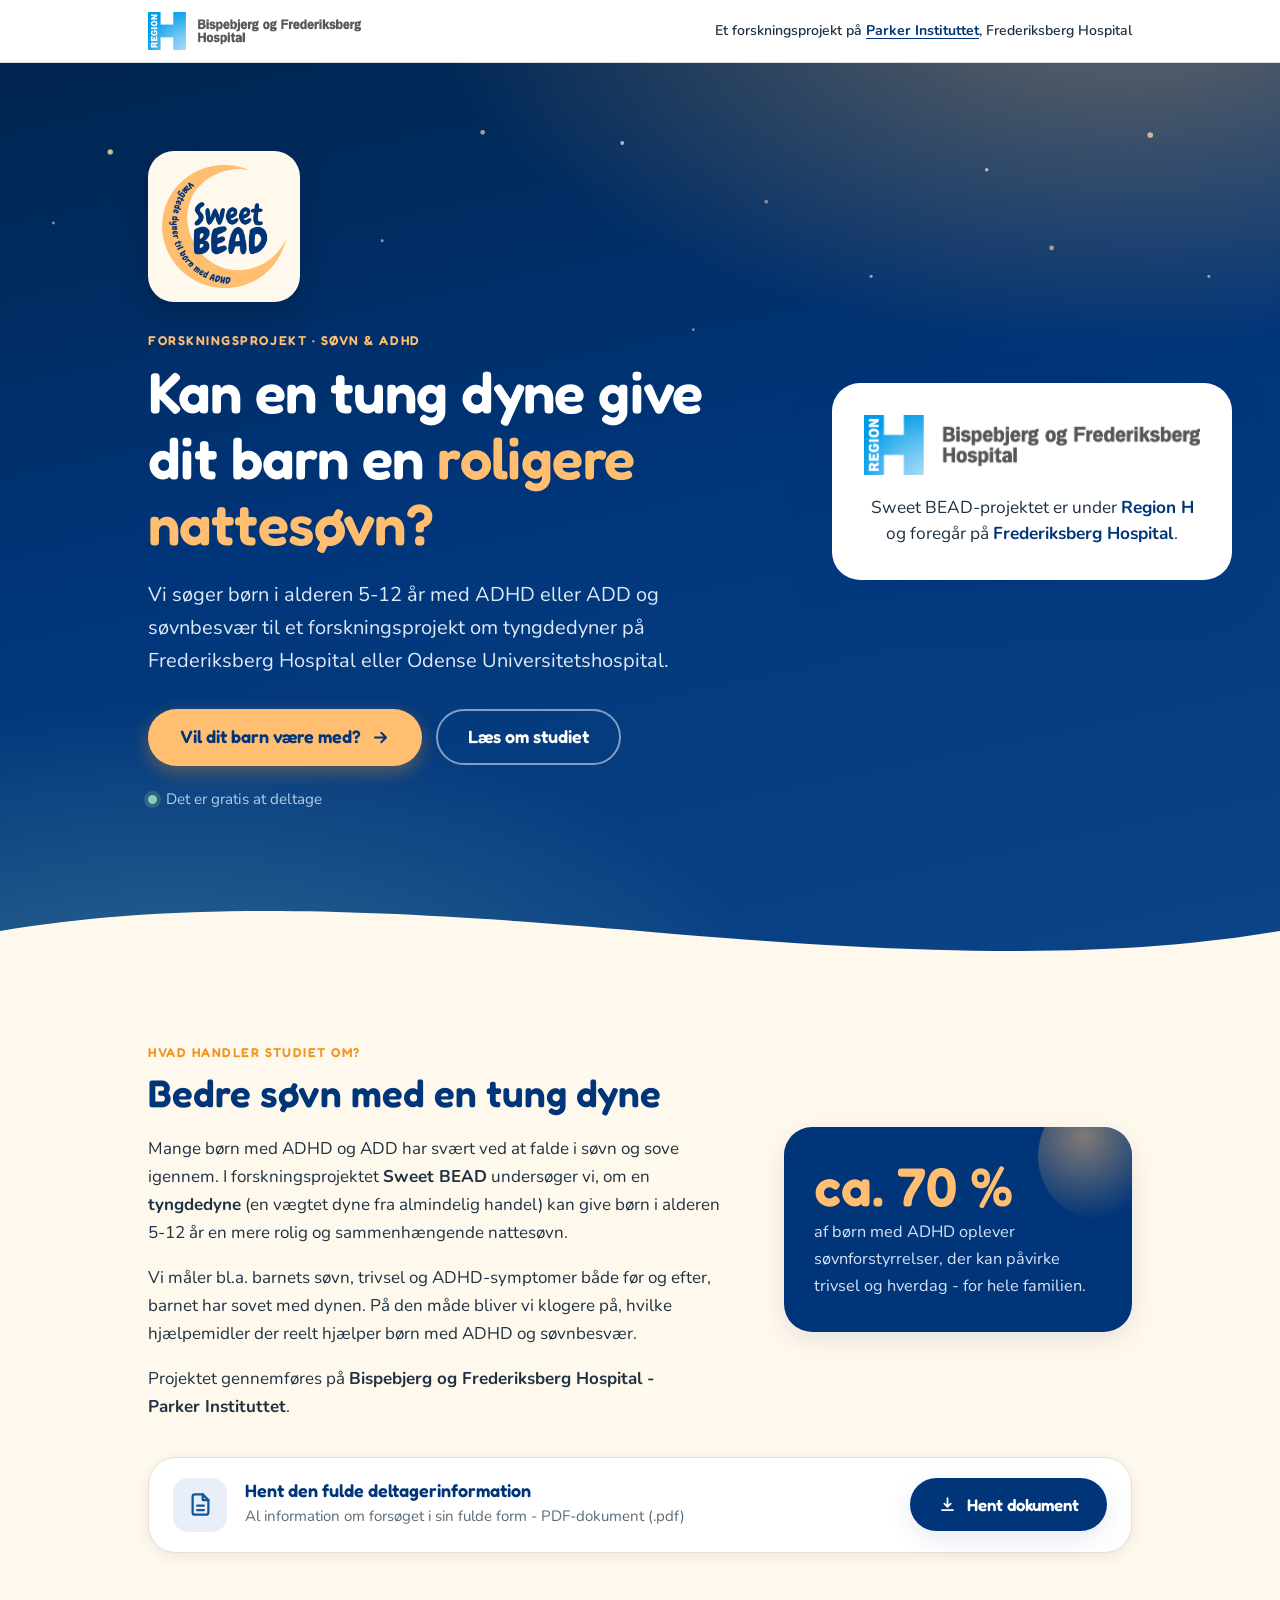
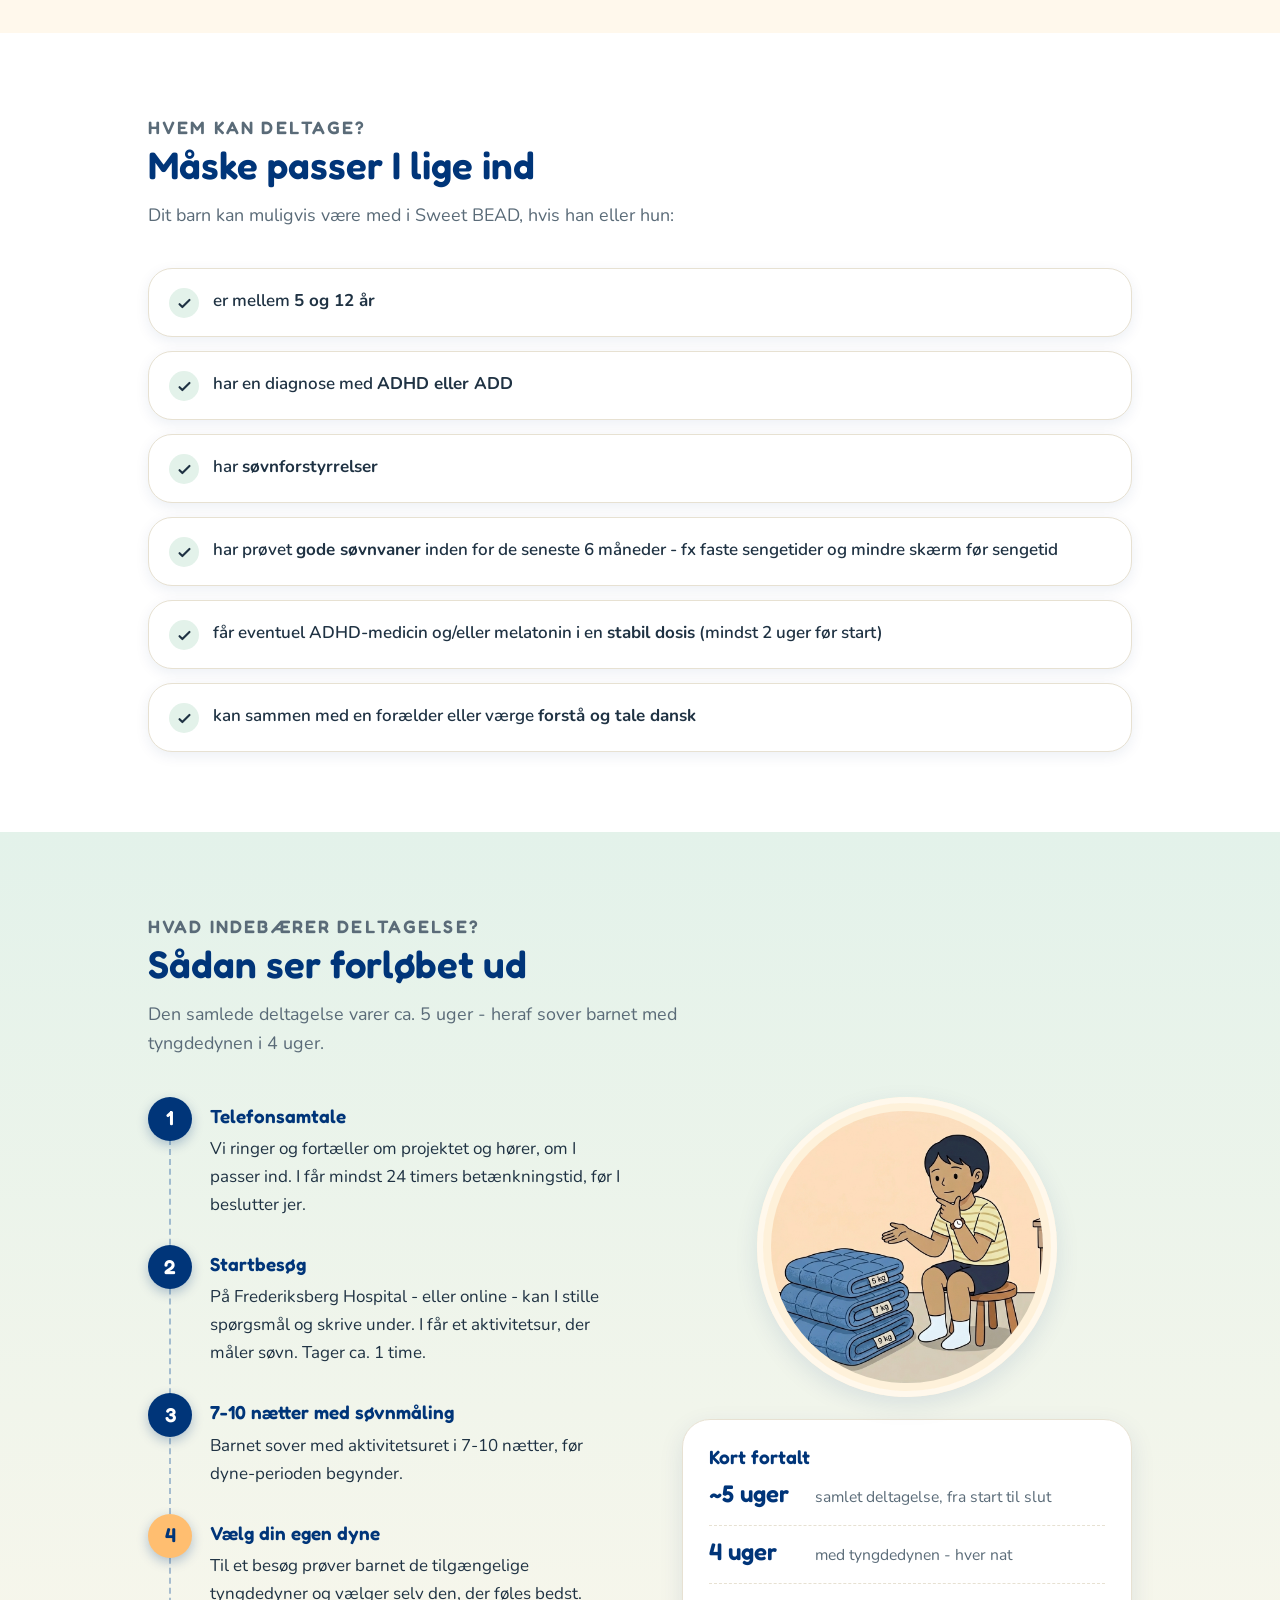
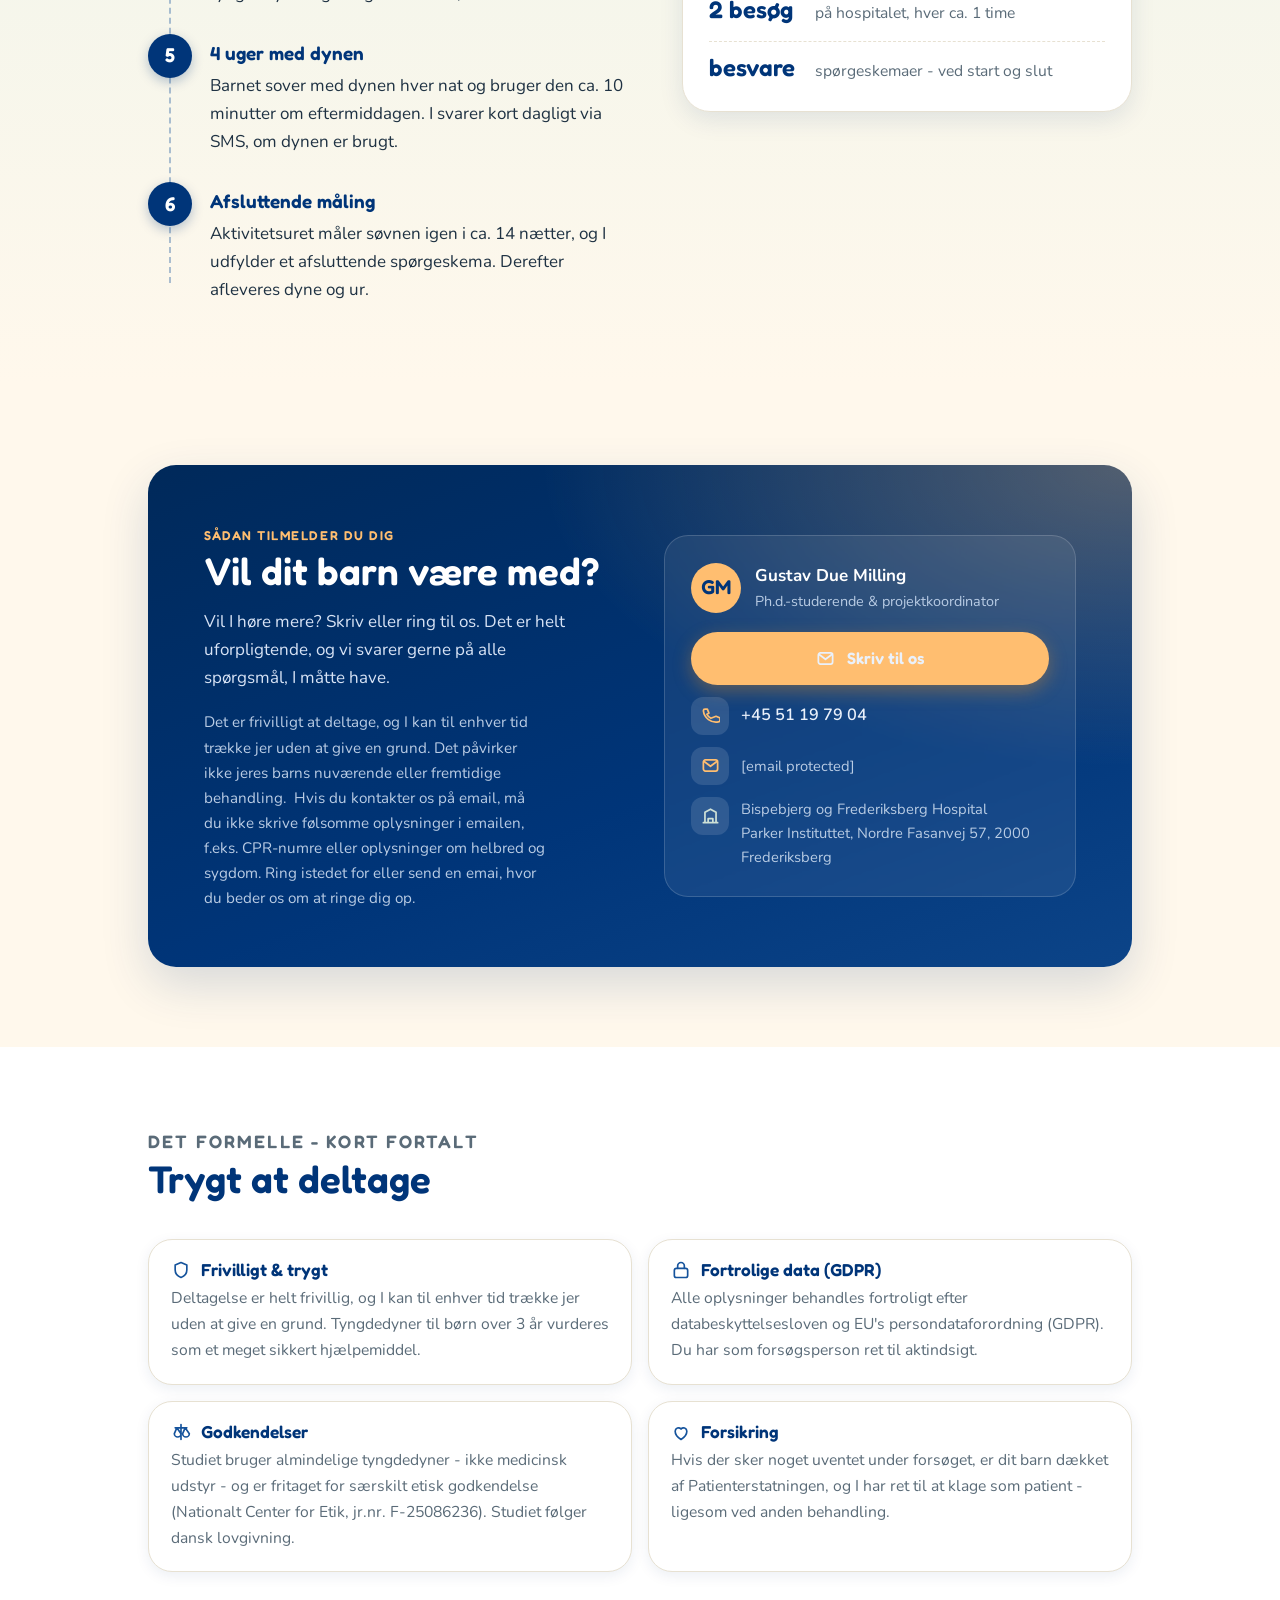
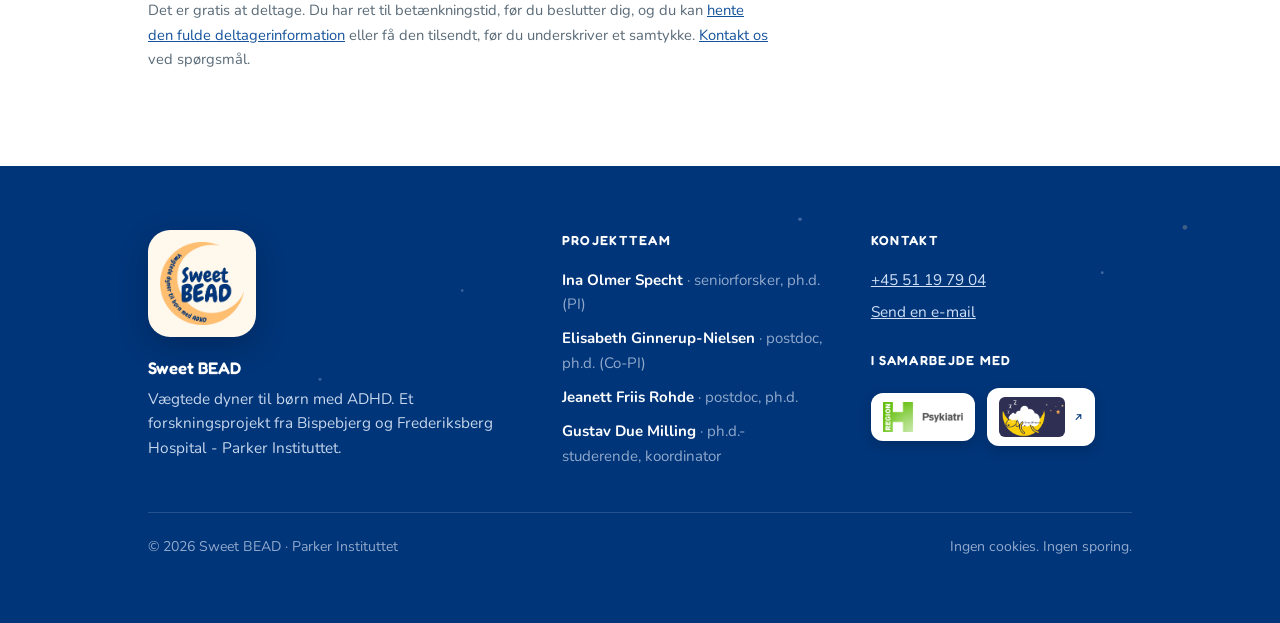
==== index.html @ 0e463bea "Add files via upload" ====
<!DOCTYPE html>
<html lang="da">
<head>
  <meta charset="UTF-8">
  <meta name="viewport" content="width=device-width, initial-scale=1.0">
  <title>Sweet BEAD - Forskningsprojekt om tyngdedyner til børn med ADHD</title>
  <meta name="description" content="Kan en tyngdedyne forbedre søvnen hos børn med ADHD? Sweet BEAD søger børn i alderen 5-12 år til et forskningsprojekt på Bispebjerg og Frederiksberg Hospital. Læs mere og tilmeld dig.">
  <meta name="color-scheme" content="light">
  <meta property="og:title" content="Sweet BEAD - vil dit barn være med?">
  <meta property="og:description" content="Forskningsprojekt om tyngdedyner og søvn hos børn med ADHD (5-12 år).">
  <meta property="og:type" content="website">
  <link rel="icon" href="assets/sweetbead-logo.png">
  <link rel="preconnect" href="https://fonts.googleapis.com">
  <link rel="preconnect" href="https://fonts.gstatic.com" crossorigin>
  <link href="https://fonts.googleapis.com/css2?family=Fredoka:wght@400;500;600;700&family=Nunito:ital,wght@0,400;0,600;0,700;0,800;1,400&display=swap" rel="stylesheet">
  <link rel="stylesheet" href="style.css">
</head>
<body>
  <a class="skip-link" href="#tilmeld">Spring til tilmelding</a>

  <!-- Co-brand strip -->
  <div class="cobrand">
    <div class="wrap" style="font-size: 16px">
      <img src="assets/bispebjerg-frederiksberg.png" alt="Bispebjerg og Frederiksberg Hospital">
      <span>Et forskningsprojekt på <a href="https://www.frederiksberghospital.dk/afdelinger-og-klinikker/parker-instituttet/Sider/default.aspx" target="_blank" rel="noopener noreferrer">Parker Instituttet</a>, Frederiksberg Hospital</span>
    </div>
  </div>

  <!-- Hero -->
  <header class="hero">
    <svg class="hero__stars" viewBox="0 0 1440 520" preserveAspectRatio="xMidYMid slice" aria-hidden="true" focusable="false">
      <g fill="#ffd9a6">
        <circle cx="124" cy="100" r="3" opacity=".9"/>
        <circle cx="1294" cy="81" r="3.2" opacity=".85"/>
        <circle cx="1183" cy="208" r="2.6" opacity=".7"/>
        <circle cx="303" cy="187" r="2.4" opacity=".6"/>
        <circle cx="543" cy="78" r="2.6" opacity=".75"/>
        <circle cx="862" cy="156" r="2.2" opacity=".55"/>
      </g>
      <g fill="#ffffff">
        <circle cx="220" cy="260" r="2" opacity=".7"/>
        <circle cx="430" cy="200" r="1.6" opacity=".6"/>
        <circle cx="700" cy="90" r="2.2" opacity=".7"/>
        <circle cx="980" cy="240" r="1.8" opacity=".6"/>
        <circle cx="1110" cy="120" r="2" opacity=".7"/>
        <circle cx="1360" cy="240" r="1.8" opacity=".55"/>
        <circle cx="60" cy="180" r="1.6" opacity=".55"/>
        <circle cx="780" cy="300" r="1.6" opacity=".5"/>
      </g>
    </svg>

    <div class="wrap">
      <div class="hero__intro">
        <span class="logo-badge hero__logo-wrap"><img class="hero__logo" src="assets/sweetbead-logo.png" alt="Sweet BEAD - vægtede dyner til børn med ADHD"></span>
        <p class="eyebrow">Forskningsprojekt · Søvn &amp; ADHD</p>
        <h1>Kan en tung dyne give dit barn en <span class="accent">roligere nattesøvn?</span></h1>
        <p class="hero__lead" style="max-width: 100%">Vi søger børn i alderen 5-12 år med ADHD eller ADD og søvnbesvær til et forskningsprojekt om tyngdedyner på Frederiksberg Hospital eller Odense Universitetshospital.</p>
        <div class="hero__cta">
          <a class="btn btn--primary btn--lg" href="#tilmeld">
            Vil dit barn være med?
            <svg viewBox="0 0 24 24" fill="none" stroke="currentColor" stroke-width="2.4" stroke-linecap="round" stroke-linejoin="round" aria-hidden="true"><path d="M5 12h14M13 6l6 6-6 6"/></svg>
          </a>
          <a class="btn btn--ghost btn--lg" href="#om">Læs om studiet</a>
        </div>
        <p class="hero__note">Det er gratis at deltage</p>
      </div>
      <aside class="hero__trust">
        <div class="trust-card" style="width: 400px">
          <img src="assets/bispebjerg-frederiksberg.png" alt="Region Hovedstaden - Bispebjerg og Frederiksberg Hospital">
          <p>Sweet BEAD-projektet er under <strong>Region&nbsp;H</strong> og foregår på <strong>Frederiksberg Hospital</strong>.</p>
        </div>
      </aside>
    </div>

    <svg class="hero__wave" viewBox="0 0 1440 70" preserveAspectRatio="none" aria-hidden="true" focusable="false">
      <path d="M0 70V36c180-30 380-30 720 0s540 30 720 0V70z" fill="#fff8ec"/>
    </svg>
  </header>

  <main id="indhold">

    <!-- Hvad handler studiet om -->
    <section class="band band--cream" id="om">
      <div class="wrap">
        <div class="about">
        <div class="about__text">
          <p class="eyebrow">Hvad handler studiet om?</p>
          <h2 class="about__h2" style="font-size:clamp(1.7rem,3.6vw,2.4rem);margin-bottom:.5em;">Bedre søvn med en tung dyne</h2>
          <p>Mange børn med ADHD og ADD har svært ved at falde i søvn og sove igennem. I forskningsprojektet <strong>Sweet BEAD</strong> undersøger vi, om en <strong>tyngdedyne</strong> (en vægtet dyne fra almindelig handel) kan give børn i alderen 5-12 år en mere rolig og sammenhængende nattesøvn.</p>
          <p>Vi måler bl.a. barnets søvn, trivsel og ADHD-symptomer både før og efter, barnet har sovet med dynen. På den måde bliver vi klogere på, hvilke hjælpemidler der reelt hjælper børn med ADHD og søvnbesvær.</p>
          <p>Projektet gennemføres på <strong>Bispebjerg og Frederiksberg Hospital - Parker Instituttet</strong>.</p>
        </div>
        <aside class="stat" aria-label="Baggrund">
          <span class="stat__num">ca. 70 %</span>
          <p>af børn med ADHD oplever søvnforstyrrelser, der kan påvirke trivsel og hverdag - for hele familien.</p>
        </aside>
        </div>
        <div class="download">
          <span class="doc-ico" aria-hidden="true"><svg viewBox="0 0 24 24" fill="none" stroke="currentColor" stroke-width="2" stroke-linecap="round" stroke-linejoin="round"><path d="M14 3H7a2 2 0 0 0-2 2v14a2 2 0 0 0 2 2h10a2 2 0 0 0 2-2V8z"/><path d="M14 3v5h5"/><path d="M9 13h6M9 17h6"/></svg></span>
          <div class="meta">
            <strong>Hent den fulde deltagerinformation</strong>
            <span>Al information om forsøget i sin fulde form - PDF-dokument (.pdf)</span>
          </div>
          <a class="btn btn--navy" href="assets/Deltagerinformation-Sweet-BEAD.pdf" target="_blank" rel="noopener">
            <svg viewBox="0 0 24 24" fill="none" stroke="currentColor" stroke-width="2.2" stroke-linecap="round" stroke-linejoin="round" aria-hidden="true"><path d="M12 4v11m0 0l-4-4m4 4l4-4M5 19h14"/></svg>
            Hent dokument
          </a>
        </div>
      </div>
    </section>

    <!-- Hvem kan deltage -->
    <section class="band band--white" id="hvem">
      <div class="wrap">
        <div class="section-head">
          <p class="eyebrow">Hvem kan deltage?</p>
          <h2>Måske passer I lige ind</h2>
          <p>Dit barn kan muligvis være med i Sweet BEAD, hvis han eller hun:</p>
        </div>
        <ul class="criteria">
          <li>
            <span class="check" aria-hidden="true"><svg viewBox="0 0 24 24" fill="none" stroke="currentColor" stroke-width="3" stroke-linecap="round" stroke-linejoin="round"><path d="M5 13l4 4L19 7"/></svg></span>
            <span>er mellem <strong>5 og 12 år</strong></span>
          </li>
          <li>
            <span class="check" aria-hidden="true"><svg viewBox="0 0 24 24" fill="none" stroke="currentColor" stroke-width="3" stroke-linecap="round" stroke-linejoin="round"><path d="M5 13l4 4L19 7"/></svg></span>
            <span>har en diagnose med <strong>ADHD eller ADD</strong></span>
          </li>
          <li>
            <span class="check" aria-hidden="true"><svg viewBox="0 0 24 24" fill="none" stroke="currentColor" stroke-width="3" stroke-linecap="round" stroke-linejoin="round"><path d="M5 13l4 4L19 7"/></svg></span>
            <span>har <strong>søvnforstyrrelser</strong></span>
          </li>
          <li>
            <span class="check" aria-hidden="true"><svg viewBox="0 0 24 24" fill="none" stroke="currentColor" stroke-width="3" stroke-linecap="round" stroke-linejoin="round"><path d="M5 13l4 4L19 7"/></svg></span>
            <span>har prøvet <strong>gode søvnvaner</strong> inden for de seneste 6 måneder - fx faste sengetider og mindre skærm før sengetid</span>
          </li>
          <li>
            <span class="check" aria-hidden="true"><svg viewBox="0 0 24 24" fill="none" stroke="currentColor" stroke-width="3" stroke-linecap="round" stroke-linejoin="round"><path d="M5 13l4 4L19 7"/></svg></span>
            <span>får eventuel ADHD-medicin og/eller melatonin i en <strong>stabil dosis</strong> (mindst 2 uger før start)</span>
          </li>
          <li>
            <span class="check" aria-hidden="true"><svg viewBox="0 0 24 24" fill="none" stroke="currentColor" stroke-width="3" stroke-linecap="round" stroke-linejoin="round"><path d="M5 13l4 4L19 7"/></svg></span>
            <span>kan sammen med en forælder eller værge <strong>forstå og tale dansk</strong></span>
          </li>
        </ul>
      </div>
    </section>

    <!-- Hvad indebærer deltagelse -->
    <section class="band band--mint" id="forlob">
      <div class="wrap">
        <div class="section-head">
          <p class="eyebrow">Hvad indebærer deltagelse?</p>
          <h2>Sådan ser forløbet ud</h2>
          <p>Den samlede deltagelse varer ca. 5 uger - heraf sover barnet med tyngdedynen i 4 uger.</p>
        </div>
        <div class="involve">
          <ol class="steps">
            <li>
              <span class="bubble" aria-hidden="true">1</span>
              <div>
                <p class="step-title">Telefonsamtale</p>
                <p>Vi ringer og fortæller om projektet og hører, om I passer ind. I får mindst 24 timers betænkningstid, før I beslutter jer.</p>
              </div>
            </li>
            <li>
              <span class="bubble" aria-hidden="true">2</span>
              <div>
                <p class="step-title">Startbesøg</p>
                <p>På Frederiksberg Hospital - eller online - kan I stille spørgsmål og skrive under. I får et aktivitetsur, der måler søvn. Tager ca. 1 time.</p>
              </div>
            </li>
            <li>
              <span class="bubble" aria-hidden="true">3</span>
              <div>
                <p class="step-title">7-10 nætter med søvnmåling</p>
                <p>Barnet sover med aktivitetsuret i 7-10 nætter, før dyne-perioden begynder. </p>
              </div>
            </li>
            <li>
              <span class="bubble" aria-hidden="true">4</span>
              <div>
                <p class="step-title">Vælg din egen dyne</p>
                <p>Til et besøg prøver barnet de tilgængelige tyngdedyner og vælger selv den, der føles bedst.</p>
              </div>
            </li>
            <li>
              <span class="bubble" aria-hidden="true">5</span>
              <div>
                <p class="step-title">4 uger med dynen</p>
                <p>Barnet sover med dynen hver nat og bruger den ca. 10 minutter om eftermiddagen. I svarer kort dagligt via SMS, om dynen er brugt.</p>
              </div>
            </li>
            <li>
              <span class="bubble" aria-hidden="true">6</span>
              <div>
                <p class="step-title">Afsluttende måling</p>
                <p>Aktivitetsuret måler søvnen igen i ca. 14 nætter, og I udfylder et afsluttende spørgeskema. Derefter afleveres dyne og ur.</p>
              </div>
            </li>
          </ol>
          <div class="involve__aside">
            <div class="well" style="box-shadow:var(--shadow-md), inset 0 0 0 6px var(--cream-50);width:100%;max-width:300px;margin-inline:auto;">
              <img src="assets/vaelg-dyne.png" alt="Illustration af et barn, der vælger mellem tre vægtede dyner.">
            </div>
            <div class="facts" style="width: 450px">
              <h3>Kort fortalt</h3>
              <dl>
                <div class="row"><dd>~5 uger</dd><dt>samlet deltagelse, fra start til slut</dt></div>
                <div class="row"><dd>4 uger</dd><dt>med tyngdedynen - hver nat</dt></div>
                <div class="row"><dd>2 besøg</dd><dt>på hospitalet, hver ca. 1 time</dt></div>
                <div class="row"><dd>besvare</dd><dt>spørgeskemaer - ved start og slut</dt></div>
              </dl>
            </div>
          </div>
        </div>
      </div>
    </section>

    <!-- Tilmeld / CTA -->
    <section class="band band--cream signup" id="tilmeld">
      <div class="wrap">
        <div class="signup__card">
          <div style="position:relative;z-index:1;">
            <p class="eyebrow">Sådan tilmelder du dig</p>
            <h2>Vil dit barn være med?</h2>
            <p>Vil I høre mere? Skriv eller ring til os. Det er helt uforpligtende, og vi svarer gerne på alle spørgsmål, I måtte have.</p>
            <p style="margin-top:1.2em;color:#b9cce4;font-size:.95rem;">Det er frivilligt at deltage, og I kan til enhver tid trække jer uden at give en grund. Det påvirker ikke jeres barns nuværende eller fremtidige behandling. 


Hvis du kontakter os på email, må du ikke skrive følsomme oplysninger i emailen, f.eks. CPR-numre eller oplysninger om helbred og sygdom. Ring istedet for eller send en emai, hvor du beder os om at ringe dig op.


</p>
          </div>
          <div class="contact-box" style="position:relative;z-index:1;">
            <div class="who">
              <span class="avatar" aria-hidden="true">GM</span>
              <div>
                <div class="name">Gustav Due Milling</div>
                <div class="role">Ph.d.-studerende &amp; projektkoordinator</div>
              </div>
            </div>
            <div class="contact-list">
              <a class="btn btn--primary btn--block" href="/cdn-cgi/l/email-protection#[base64]">
                <svg viewBox="0 0 24 24" fill="none" stroke="currentColor" stroke-width="2.2" stroke-linecap="round" stroke-linejoin="round" aria-hidden="true"><rect x="3" y="5" width="18" height="14" rx="2.5"/><path d="M4 7l8 6 8-6"/></svg>
                Skriv til os
              </a>
              <a href="tel:+4551197904">
                <span class="ico" aria-hidden="true"><svg viewBox="0 0 24 24" fill="none" stroke="currentColor" stroke-width="2.2" stroke-linecap="round" stroke-linejoin="round"><path d="M5 4h3l2 5-2.5 1.5a12 12 0 0 0 5 5L19 13l5 2v3a2 2 0 0 1-2 2A16 16 0 0 1 3 6a2 2 0 0 1 2-2z"/></svg></span>
                +45 51 19 79 04
              </a>
              <a href="/cdn-cgi/l/email-protection#[base64]" style="font-size:.92rem;font-weight:400;color:#b9cce4;">
                <span class="ico" aria-hidden="true"><svg viewBox="0 0 24 24" fill="none" stroke="currentColor" stroke-width="2.2" stroke-linecap="round" stroke-linejoin="round"><rect x="3" y="5" width="18" height="14" rx="2.5"/><path d="M4 7l8 6 8-6"/></svg></span>
                <span class="__cf_email__" data-cfemail="a3d0d4c6c6d7c1c6c2c78dc1cad0d3c6c1c9c6d1c48ec5d1c6c7c6d1cac8d0c1c6d1c48ecbccd0d3cad7c2cfc6d1e3d1c6c4cacccdcb8dc7c8">[email&#160;protected]</span>
              </a>
              <div class="inst">
                <span class="ico" aria-hidden="true"><svg viewBox="0 0 24 24" fill="none" stroke="currentColor" stroke-width="2.2" stroke-linecap="round" stroke-linejoin="round"><path d="M3 21h18M5 21V8l7-4 7 4v13M9 21v-5h6v5"/></svg></span>
                <span>Bispebjerg og Frederiksberg Hospital<br>Parker Instituttet, Nordre Fasanvej 57, 2000 Frederiksberg</span>
              </div>
            </div>
          </div>
        </div>
      </div>
    </section>

    <!-- Det formelle -->
    <section class="band band--white" id="formelt">
      <div class="wrap">
        <div class="section-head">
          <p class="eyebrow">Det formelle - kort fortalt</p>
          <h2>Trygt at deltage</h2>
        </div>
        <div class="formal">
          <div class="item">
            <h3><svg viewBox="0 0 24 24" fill="none" stroke="currentColor" stroke-width="2" stroke-linecap="round" stroke-linejoin="round" aria-hidden="true"><path d="M12 3l7 3v6c0 4.5-3 7.5-7 9-4-1.5-7-4.5-7-9V6z"/></svg> Frivilligt &amp; trygt</h3>
            <p>Deltagelse er helt frivillig, og I kan til enhver tid trække jer uden at give en grund. Tyngdedyner til børn over 3 år vurderes som et meget sikkert hjælpemiddel.</p>
          </div>
          <div class="item">
            <h3><svg viewBox="0 0 24 24" fill="none" stroke="currentColor" stroke-width="2" stroke-linecap="round" stroke-linejoin="round" aria-hidden="true"><rect x="4" y="10" width="16" height="11" rx="2.5"/><path d="M8 10V7a4 4 0 0 1 8 0v3"/></svg> Fortrolige data (GDPR)</h3>
            <p>Alle oplysninger behandles fortroligt efter databeskyttelsesloven og EU's persondataforordning (GDPR). Du har som forsøgsperson ret til aktindsigt.</p>
          </div>
          <div class="item">
            <h3><svg viewBox="0 0 24 24" fill="none" stroke="currentColor" stroke-width="2" stroke-linecap="round" stroke-linejoin="round" aria-hidden="true"><path d="M12 3v18M5 7h14M7 7l-3 7a4 4 0 0 0 8 0zM17 7l-3 7a4 4 0 0 0 8 0z"/></svg> Godkendelser</h3>
            <p>Studiet bruger almindelige tyngdedyner - ikke medicinsk udstyr - og er fritaget for særskilt etisk godkendelse (Nationalt Center for Etik, jr.nr. F-25086236). Studiet følger dansk lovgivning.</p>
          </div>
          <div class="item">
            <h3><svg viewBox="0 0 24 24" fill="none" stroke="currentColor" stroke-width="2" stroke-linecap="round" stroke-linejoin="round" aria-hidden="true"><path d="M12 21s-7-4.5-7-10a4 4 0 0 1 7-2.6A4 4 0 0 1 19 11c0 5.5-7 10-7 10z"/></svg> Forsikring</h3>
            <p>Hvis der sker noget uventet under forsøget, er dit barn dækket af Patienterstatningen, og I har ret til at klage som patient - ligesom ved anden behandling.</p>
          </div>
        </div>
        <p class="formal-foot">Det er gratis at deltage. Du har ret til betænkningstid, før du beslutter dig, og du kan <a href="assets/Deltagerinformation-Sweet-BEAD.pdf" target="_blank" rel="noopener">hente den fulde deltagerinformation</a> eller få den tilsendt, før du underskriver et samtykke. <a href="#tilmeld">Kontakt os</a> ved spørgsmål.</p>
      </div>
    </section>

  </main>

  <!-- Footer -->
  <footer class="site">
    <svg class="stars" viewBox="0 0 1440 360" preserveAspectRatio="xMidYMid slice" aria-hidden="true" focusable="false">
      <g fill="#7f9ccb">
        <circle cx="180" cy="80" r="1.8"/>
        <circle cx="520" cy="140" r="1.4"/>
        <circle cx="900" cy="60" r="2"/>
        <circle cx="1240" cy="120" r="1.6"/>
        <circle cx="1080" cy="220" r="1.4"/>
        <circle cx="360" cy="240" r="1.6"/>
      </g>
      <g fill="#ffd9a6" opacity=".5">
        <circle cx="1333" cy="69" r="2.6"/>
        <circle cx="263" cy="158" r="2.2"/>
      </g>
    </svg>
    <div class="wrap">
      <div class="foot-grid">
        <div>
          <span class="logo-badge"><img class="brand-logo" src="assets/sweetbead-logo.png" alt="Sweet BEAD"></span>
          <p style="color:#fff;font-family:var(--font-display);font-weight:600;font-size:1.05rem;margin-bottom:.3em;">Sweet BEAD</p>
          <p>Vægtede dyner til børn med ADHD. Et forskningsprojekt fra Bispebjerg og Frederiksberg Hospital - Parker Instituttet.</p>
        </div>
        <div>
          <h4>Projektteam</h4>
          <ul class="team">
            <li class="lead">Ina Olmer Specht <span>· seniorforsker, ph.d. (PI)</span></li>
            <li class="lead">Elisabeth Ginnerup-Nielsen <span>· postdoc, ph.d. (Co-PI)</span></li>
            <li class="lead">Jeanett Friis Rohde <span>· postdoc, ph.d.</span></li>
            <li class="lead">Gustav Due Milling <span>· ph.d.-studerende, koordinator</span></li>
          </ul>
        </div>
        <div>
          <h4>Kontakt</h4>
          <p><a href="tel:+4551197904">+45 51 19 79 04</a></p>
          <p><a href="/cdn-cgi/l/email-protection#[base64]">Send en e-mail</a></p>
          <h4 style="margin-top:26px;">I samarbejde med</h4>
          <div class="foot-logos">
            <span class="chip"><img src="assets/region-psykiatri.png" alt="Region Hovedstadens Psykiatri"></span>
            <a class="chip chip--sd chip--link" href="https://www.frederiksberghospital.dk/afdelinger-og-klinikker/parker-instituttet/forskning/forskning-i-afdelingen/sider/sweet-dreams.aspx" target="_blank" rel="noopener noreferrer" aria-label="Sweet Dreams - åbner i nyt vindue"><img src="assets/sweet-dreams.png" alt="Sweet Dreams"></a>
          </div>
        </div>
      </div>
      <div class="foot-bottom">
        <span>© 2026 Sweet BEAD · Parker Instituttet</span>
        <span class="tag">Ingen cookies. Ingen sporing.</span>
      </div>
    </div>
  </footer>

<script data-cfasync="false" src="/cdn-cgi/scripts/5c5dd728/cloudflare-static/email-decode.min.js"></script></body>
</html>
---- style.css ----
/* ===========================================================================
   Sweet BEAD — recruitment site
   Visual DNA from the Sweet BEAD Design System: navy + peach moon, cream paper,
   sage/mint dusk, Fredoka (display) + Nunito (body), very rounded, soft navy
   shadows, dashed "stitch" lines, moon-bubble numbers, circular cream wells.
   =========================================================================== */

/* --- Tokens --------------------------------------------------------------- */
:root {
  --navy:        #003579;
  --navy-700:    #0a3d7a;
  --navy-600:    #15539c;
  --navy-050:    #e8eff8;
  --peach:       #ffbe70;
  --peach-700:   #f0961f;
  --peach-100:   #ffeed4;
  --cream:       #fef1da;
  --cream-50:    #fff8ec;
  --sage:        #90aeb0;
  --sage-100:    #dde8e7;
  --mint:        #8ccdb0;
  --mint-100:    #e3f2ea;
  --mint-strong: #3f9e74;

  --ink:         #1f3243;
  --ink-muted:   #5a6b78;
  --line:        #e7e1d2;
  --line-cool:   #d8e0e6;
  --white:       #ffffff;

  --font-display: 'Fredoka', 'Baloo 2', 'Segoe UI Rounded', system-ui, sans-serif;
  --font-body:    'Nunito', system-ui, -apple-system, 'Segoe UI', sans-serif;

  --shadow-sm:  0 4px 14px rgba(0,53,121,.08);
  --shadow-md:  0 8px 24px rgba(0,53,121,.10);
  --shadow-lg:  0 18px 48px rgba(0,53,121,.16);

  --r-card: 28px;
  --r-lg:   24px;
  --r-pill: 999px;

  --maxw: 1080px;
  --pad:  clamp(20px, 5vw, 48px);
}

/* --- Reset / base --------------------------------------------------------- */
*, *::before, *::after { box-sizing: border-box; }
html { scroll-behavior: smooth; -webkit-text-size-adjust: 100%; }
body {
  margin: 0;
  font-family: var(--font-body);
  font-size: 1.0625rem;          /* 17px */
  line-height: 1.65;
  color: var(--ink);
  background: var(--cream-50);
  -webkit-font-smoothing: antialiased;
  text-rendering: optimizeLegibility;
}
img { max-width: 100%; display: block; }
h1, h2, h3 { font-family: var(--font-display); color: var(--navy); line-height: 1.15; margin: 0; font-weight: 600; }
p { margin: 0 0 1em; text-wrap: pretty; }
a { color: var(--navy-600); }
strong { font-weight: 700; }

/* Skip link */
.skip-link {
  position: absolute; left: 16px; top: -56px;
  background: var(--navy); color: #fff; padding: 12px 18px;
  border-radius: 0 0 14px 14px; z-index: 100; font-weight: 700;
  transition: top .18s cubic-bezier(.33,0,.2,1);
}
.skip-link:focus { top: 0; }

:focus-visible {
  outline: 3px solid rgba(21,83,156,.55);
  outline-offset: 3px;
  border-radius: 6px;
}

.wrap { max-width: var(--maxw); margin: 0 auto; padding-inline: var(--pad); }

/* Eyebrow label */
.eyebrow {
  display: inline-block;
  font-family: var(--font-display);
  font-weight: 600;
  font-size: .8rem;
  letter-spacing: .12em;
  text-transform: uppercase;
  color: var(--peach-700);
  margin: 0 0 .5rem;
}

/* =========================================================================
   Co-brand strip (top)
   ========================================================================= */
.cobrand {
  background: var(--white);
  border-bottom: 1px solid var(--line-cool);
}
.cobrand .wrap {
  display: flex; align-items: center; gap: 14px;
  padding-block: 12px;
}
.cobrand img { height: 38px; width: auto; }
.cobrand span {
  font-size: .88rem; color: var(--ink); font-weight: 600;
  margin-left: auto; text-align: right;
}
.cobrand span a {
  color: var(--navy); font-weight: 700;
  text-decoration: underline; text-underline-offset: 3px;
}
.cobrand span a:hover { color: var(--navy-600); }

/* =========================================================================
   Hero — night sky
   ========================================================================= */
.hero {
  position: relative;
  overflow: hidden;

  color: var(--cream-50);
  background:
    radial-gradient(120% 90% at 88% -10%, rgba(255,190,112,.42), rgba(255,190,112,0) 46%),
    radial-gradient(90% 70% at 12% 110%, rgba(140,205,176,.30), rgba(140,205,176,0) 55%),
    linear-gradient(168deg, #00254f 0%, #003579 46%, #0c4488 100%);
}
.hero__stars {
  position: absolute; inset: 0; pointer-events: none;
  opacity: .9;
}
.hero .wrap {
  position: relative; z-index: 2;
  display: grid;
  grid-template-columns: 1fr 300px;
  gap: clamp(28px, 5vw, 60px);
  align-items: center;
  padding-block: clamp(48px, 8vw, 88px);
}
.hero__intro { max-width: 720px; }

/* Hero trust card */
.hero__trust { justify-self: center; width: 100%; max-width: 400px; }
.trust-card {
  background: var(--white);
  border-radius: var(--r-card);
  padding: 32px 30px;
  box-shadow: var(--shadow-lg);
  text-align: center;
}
.trust-card img {
  height: 60px; width: auto; margin: 0 auto 20px;
}
.trust-card p {
  margin: 0; color: var(--ink); font-size: 1.08rem; line-height: 1.55;
}
.trust-card strong { color: var(--navy); }
.logo-badge {
  display: inline-flex;
  background: var(--cream-50);
  border-radius: 26px;
  padding: 14px;
  box-shadow: 0 10px 30px rgba(0,0,0,.22);
}
.hero__logo {
  display: block;
  width: clamp(96px, 12vw, 124px);
  height: auto;
}
.hero__logo-wrap { display: flex; width: fit-content; margin-bottom: 24px; }
.hero .eyebrow { color: var(--peach); }
.hero h1 {
  color: #fff;
  font-size: clamp(2.2rem, 5.4vw, 3.6rem);
  font-weight: 600;
  letter-spacing: -0.01em;
  margin-bottom: .35em;
}
.hero h1 .accent { color: var(--peach); }
.hero__lead {
  font-size: clamp(1.05rem, 1.9vw, 1.25rem);
  color: #dfeaf8;
  max-width: 30ch;
  margin-bottom: 1.6em;
}
.hero__cta { display: flex; flex-wrap: wrap; gap: 14px; align-items: center; }
.hero__note {
  margin-top: 1.4em; margin-bottom: 0;
  font-size: .95rem; color: #b9cce4;
  display: flex; align-items: center; gap: 9px;
}
.hero__note::before {
  content: ""; width: 9px; height: 9px; border-radius: 50%;
  background: var(--mint); flex: none;
  box-shadow: 0 0 0 4px rgba(140,205,176,.22);
}

/* Illustration well */
.hero__art { justify-self: center; }
.well {
  position: relative;
  background: var(--cream);
  border-radius: 50%;
  padding: 14px;
  box-shadow: var(--shadow-lg), inset 0 0 0 6px var(--cream-50);
  width: clamp(220px, 32vw, 340px);
  aspect-ratio: 1;
}
.well img { width: 100%; height: 100%; object-fit: cover; border-radius: 50%; }

/* Wave divider under hero */
.hero__wave { position: relative; z-index: 2; display: block; width: 100%; height: auto; margin-top: -1px; }

/* =========================================================================
   Section rhythm
   ========================================================================= */
section.band { padding-block: clamp(48px, 8vw, 80px); }
section.band:first-of-type { margin-top: -3px; position: relative; z-index: 1; }
.band--cream { background: var(--cream-50); }
.band--white { background: var(--white); }
.band--mint  { background: linear-gradient(180deg, var(--mint-100), var(--cream-50)); }

.section-head { max-width: 60ch; margin-bottom: clamp(22px, 4vw, 38px); }
.section-head h2 {
  font-size: clamp(1.7rem, 3.6vw, 2.4rem);
  margin-bottom: .35em;
}
.section-head p { color: var(--ink-muted); font-size: 1.12rem; margin: 0; }

/* About layout */
.about {
  display: grid;
  grid-template-columns: 1.25fr .75fr;
  gap: clamp(28px, 5vw, 56px);
  align-items: center;
}
.about__text p:last-child { margin-bottom: 0; }

/* Download card */
.download {
  margin-top: clamp(24px, 4vw, 36px);
  display: flex; align-items: center; gap: 18px; flex-wrap: wrap;
  background: var(--white);
  border: 1px solid var(--line);
  border-radius: var(--r-card);
  padding: 20px 24px;
  box-shadow: var(--shadow-sm);
}
.download .doc-ico {
  flex: none; width: 54px; height: 54px; border-radius: 15px;
  background: var(--navy-050); color: var(--navy-600);
  display: grid; place-items: center;
}
.download .doc-ico svg { width: 27px; height: 27px; }
.download .meta { flex: 1; min-width: 220px; }
.download .meta strong {
  display: block; color: var(--navy);
  font-family: var(--font-display); font-weight: 600; font-size: 1.12rem; line-height: 1.25;
}
.download .meta span { font-size: .94rem; color: var(--ink-muted); }
.download .btn { margin-left: auto; }
@media (max-width: 560px) {
  .download .btn { margin-left: 0; width: 100%; justify-content: center; }
}

/* Stat callout */
.stat {
  background: var(--navy);
  color: var(--cream-50);
  border-radius: var(--r-card);
  padding: 32px 30px;
  box-shadow: var(--shadow-md);
  position: relative;
  overflow: hidden;
}
.stat::after {
  content: ""; position: absolute; right: -36px; top: -36px;
  width: 130px; height: 130px; border-radius: 50%;
  background: radial-gradient(circle at 35% 35%, rgba(255,190,112,.5), rgba(255,190,112,0) 70%);
}
.stat__num {
  font-family: var(--font-display); font-weight: 600;
  font-size: clamp(2.6rem, 6vw, 3.4rem); line-height: 1; color: var(--peach);
  display: block; margin-bottom: 6px;
}
.stat p { margin: 0; color: #d7e3f5; font-size: 1.02rem; }

/* =========================================================================
   "Hvem kan deltage" — criteria
   ========================================================================= */
.criteria {
  list-style: none; margin: 0; padding: 0;
  display: grid; gap: 14px;
}
.criteria li {
  display: flex; gap: 14px; align-items: flex-start;
  background: var(--white);
  border: 1px solid var(--line);
  border-radius: var(--r-lg);
  padding: 18px 20px;
  box-shadow: var(--shadow-sm);
}
.check {
  flex: none; width: 30px; height: 30px; border-radius: 50%;
  background: var(--mint-100); color: var(--mint-strong);
  display: grid; place-items: center; margin-top: 1px;
}
.check svg { width: 17px; height: 17px; }
.criteria li span { font-weight: 600; color: var(--ink); }

/* small print note card */
.note-card {
  margin-top: 22px;
  background: var(--peach-100);
  border: 1px solid #f3d9a8;
  border-radius: var(--r-lg);
  padding: 18px 22px;
  color: #6a4d18;
  display: flex; gap: 14px; align-items: flex-start;
}
.note-card svg { flex: none; width: 22px; height: 22px; color: var(--peach-700); margin-top: 2px; }
.note-card p { margin: 0; font-size: .98rem; }
.note-card strong { color: #5a3f12; }

/* =========================================================================
   "Hvad indebærer" — steps (text list w/ moon bubbles)
   ========================================================================= */
.involve {
  display: grid;
  grid-template-columns: 1fr .8fr;
  gap: clamp(28px, 5vw, 56px);
  align-items: start;
}
.steps { list-style: none; margin: 0; padding: 0; position: relative; }
.steps::before {
  content: ""; position: absolute; left: 21px; top: 22px; bottom: 22px;
  width: 0; border-left: 2px dashed var(--navy-600); opacity: .35;
}
.steps li {
  position: relative;
  display: grid; grid-template-columns: 44px 1fr; gap: 18px;
  align-items: start;
  padding-bottom: 26px;
}
.steps li:last-child { padding-bottom: 0; }
.bubble {
  z-index: 1;
  width: 44px; height: 44px; border-radius: 50%;
  background: var(--navy); color: #fff;
  font-family: var(--font-display); font-weight: 600; font-size: 1.25rem;
  display: grid; place-items: center;
  box-shadow: 0 4px 12px rgba(0,53,121,.28);
}
.steps li:nth-child(4) .bubble { background: var(--peach); color: var(--navy); }
.steps .step-title { font-family: var(--font-display); font-weight: 600; color: var(--navy); font-size: 1.18rem; margin: 4px 0 3px; }
.steps p { margin: 0; color: var(--ink); }

.involve__aside {
  position: sticky; top: 24px;
  display: grid; gap: 22px;
}
.facts {
  background: var(--white);
  border: 1px solid var(--line);
  border-radius: var(--r-card);
  padding: 26px;
  box-shadow: var(--shadow-md);
}
.facts h3 { font-size: 1.2rem; margin-bottom: 14px; }
.facts dl { margin: 0; display: grid; gap: 14px; }
.facts .row { display: flex; gap: 14px; align-items: baseline; padding-bottom: 14px; border-bottom: 1px dashed var(--line); }
.facts .row:last-child { border-bottom: 0; padding-bottom: 0; }
.facts dt { flex: none; }
.facts dd {
  margin: 0; font-family: var(--font-display); font-weight: 600; color: var(--navy);
  font-size: 1.5rem; line-height: 1; width: 92px; flex: none;
}
.facts dt { color: var(--ink-muted); font-size: .98rem; }

.involve__art { display: none; }

/* =========================================================================
   CTA — tilmeld
   ========================================================================= */
.signup { position: relative; }
.signup__card {
  background:
    radial-gradient(120% 120% at 100% 0%, rgba(255,190,112,.32), rgba(255,190,112,0) 50%),
    linear-gradient(160deg, #00295a, #003579 60%, #0c4488);
  color: var(--cream-50);
  border-radius: var(--r-card);
  padding: clamp(30px, 5vw, 56px);
  box-shadow: var(--shadow-lg);
  display: grid;
  grid-template-columns: 1fr 1fr;
  gap: clamp(28px, 5vw, 48px);
  align-items: center;
  position: relative;
  overflow: hidden;
}
.signup__card h2 { color: #fff; font-size: clamp(1.7rem, 3.8vw, 2.4rem); margin-bottom: .4em; }
.signup__card .eyebrow { color: var(--peach); }
.signup__card p { color: #d7e3f5; margin-bottom: 0; max-width: 38ch; }

.contact-box {
  background: rgba(255,255,255,.07);
  border: 1px solid rgba(255,255,255,.16);
  border-radius: var(--r-lg);
  padding: 26px;
  backdrop-filter: blur(2px);
}
.contact-box .who { display: flex; align-items: center; gap: 14px; margin-bottom: 18px; }
.contact-box .avatar {
  width: 50px; height: 50px; border-radius: 50%; flex: none;
  background: var(--peach); color: var(--navy);
  display: grid; place-items: center; font-family: var(--font-display); font-weight: 600; font-size: 1.25rem;
}
.contact-box .who .name { font-weight: 700; color: #fff; }
.contact-box .who .role { font-size: .9rem; color: #b9cce4; }
.contact-list { display: grid; gap: 12px; }
.contact-list a, .contact-list .inst {
  display: flex; align-items: center; gap: 12px;
  color: #eaf1fb; text-decoration: none; font-weight: 600;
  font-size: 1.02rem; word-break: break-word;
}
.contact-list a:hover { color: #fff; }
.contact-list .ico {
  flex: none; width: 38px; height: 38px; border-radius: 12px;
  background: rgba(255,255,255,.12); display: grid; place-items: center; color: var(--peach);
}
.contact-list .ico svg { width: 19px; height: 19px; }
.contact-list .inst { font-weight: 400; color: #b9cce4; font-size: .92rem; align-items: flex-start; }
.contact-list .inst .ico { color: #cde0d6; }

/* =========================================================================
   Buttons
   ========================================================================= */
.btn {
  display: inline-flex; align-items: center; gap: 10px;
  font-family: var(--font-display); font-weight: 600;
  font-size: 1.05rem; line-height: 1;
  padding: 15px 26px; border-radius: var(--r-pill);
  border: 2px solid transparent; cursor: pointer; text-decoration: none;
  min-height: 48px;
  transition: transform .14s cubic-bezier(.33,0,.2,1), filter .14s, background .14s;
}
.btn svg { width: 19px; height: 19px; }
.btn--primary { background: var(--peach); color: var(--navy); box-shadow: 0 6px 18px rgba(240,150,31,.35); }
.btn--primary:hover { filter: brightness(1.05); }
.btn--primary:active { transform: scale(.97); }
.btn--ghost { background: transparent; color: #fff; border-color: rgba(255,255,255,.5); }
.btn--ghost:hover { background: rgba(255,255,255,.1); }
.btn--ghost:active { transform: scale(.97); }
.btn--navy { background: var(--navy); color: #fff; box-shadow: var(--shadow-md); }
.btn--navy:hover { background: var(--navy-700); }
.btn--block { width: 100%; justify-content: center; }
.btn--lg { font-size: 1.12rem; padding: 17px 30px; }

/* =========================================================================
   Formelt (small print)
   ========================================================================= */
.formal {
  display: grid; grid-template-columns: repeat(2, 1fr); gap: 16px;
  margin-bottom: 26px;
}
.formal .item {
  background: var(--white); border: 1px solid var(--line);
  border-radius: var(--r-lg); padding: 20px 22px; box-shadow: var(--shadow-sm);
}
.formal .item h3 { font-size: 1.08rem; margin-bottom: 6px; display: flex; align-items: center; gap: 10px; }
.formal .item h3 svg { width: 20px; height: 20px; color: var(--navy-600); flex: none; }
.formal .item p { margin: 0; font-size: .98rem; color: var(--ink-muted); }
.formal-foot { font-size: .92rem; color: var(--ink-muted); max-width: 70ch; }

/* =========================================================================
   Footer
   ========================================================================= */
footer.site {
  background: var(--navy);
  color: #c6d6ec;
  position: relative;
  overflow: hidden;
}
footer.site .stars { position: absolute; inset: 0; opacity: .5; pointer-events: none; }
footer.site .wrap { position: relative; z-index: 2; padding-block: clamp(44px, 6vw, 64px); }
.foot-grid {
  display: grid; grid-template-columns: 1.4fr 1fr 1fr; gap: clamp(28px, 5vw, 48px);
}
footer.site h4 {
  font-family: var(--font-display); color: #fff; font-weight: 600;
  font-size: .82rem; letter-spacing: .1em; text-transform: uppercase;
  margin: 0 0 16px;
}
footer.site .brand-logo { display: block; width: 84px; }
footer.site .logo-badge { margin-bottom: 18px; padding: 12px; border-radius: 22px; }
footer.site p { font-size: .96rem; line-height: 1.6; margin: 0 0 .5em; }
footer.site a { color: #cfe0f6; }
.team { list-style: none; margin: 0; padding: 0; display: grid; gap: 9px; font-size: .94rem; }
.team .lead { color: #fff; font-weight: 700; }
.team span { color: #91a9cc; font-weight: 400; }

.foot-logos { display: flex; flex-wrap: wrap; gap: 12px; align-items: center; }
.foot-logos .chip {
  background: #fff; border-radius: 12px; padding: 9px 12px;
  display: grid; place-items: center; box-shadow: 0 4px 12px rgba(0,0,0,.18);
}
.foot-logos .chip img { height: 30px; width: auto; }
.foot-logos .chip--sd img { height: 40px; border-radius: 6px; }

/* Clickable Sweet Dreams chip */
.foot-logos .chip--link {
  position: relative;
  cursor: pointer;
  text-decoration: none;
  padding-right: 30px;
  transition: transform .14s cubic-bezier(.33,0,.2,1), box-shadow .14s;
}
.foot-logos .chip--link::after {
  content: "";
  position: absolute; right: 11px; top: 50%;
  width: 11px; height: 11px;
  transform: translateY(-50%);
  background: no-repeat center/contain
    url("data:image/svg+xml,%3Csvg xmlns='http://www.w3.org/2000/svg' viewBox='0 0 24 24' fill='none' stroke='%23003579' stroke-width='2.4' stroke-linecap='round' stroke-linejoin='round'%3E%3Cpath d='M7 17L17 7M9 7h8v8'/%3E%3C/svg%3E");
}
.foot-logos .chip--link:hover {
  transform: translateY(-2px);
  box-shadow: 0 8px 18px rgba(0,0,0,.26);
}
.foot-logos .chip--link:focus-visible {
  outline: 3px solid var(--peach);
  outline-offset: 3px;
}

.foot-bottom {
  border-top: 1px solid rgba(255,255,255,.14);
  margin-top: clamp(30px, 5vw, 44px); padding-top: 22px;
  display: flex; flex-wrap: wrap; gap: 8px 18px; align-items: center;
  font-size: .88rem; color: #91a9cc;
}
.foot-bottom .tag { margin-left: auto; }

/* =========================================================================
   Responsive
   ========================================================================= */
@media (max-width: 880px) {
  .hero .wrap { grid-template-columns: 1fr; padding-block: clamp(40px, 9vw, 56px); }
  .hero__trust { grid-row: 2; max-width: 360px; margin-top: 4px; }
  .hero__lead { max-width: none; }
  .about { grid-template-columns: 1fr; }
  .involve { grid-template-columns: 1fr; }
  .involve__aside { position: static; }
  .signup__card { grid-template-columns: 1fr; }
  .formal { grid-template-columns: 1fr; }
  .foot-grid { grid-template-columns: 1fr 1fr; }
}
@media (max-width: 560px) {
  body { font-size: 1rem; }
  .cobrand .wrap { flex-wrap: wrap; }
  .cobrand span { margin-left: 0; width: 100%; text-align: left; }
  .hero__cta { flex-direction: column; align-items: stretch; }
  .hero__cta .btn { justify-content: center; }
  .foot-grid { grid-template-columns: 1fr; }
  .foot-bottom .tag { margin-left: 0; width: 100%; }
  .facts dd { font-size: 1.3rem; width: 78px; }
}

@media (prefers-reduced-motion: reduce) {
  html { scroll-behavior: auto; }
  * { transition: none !important; animation: none !important; }
}
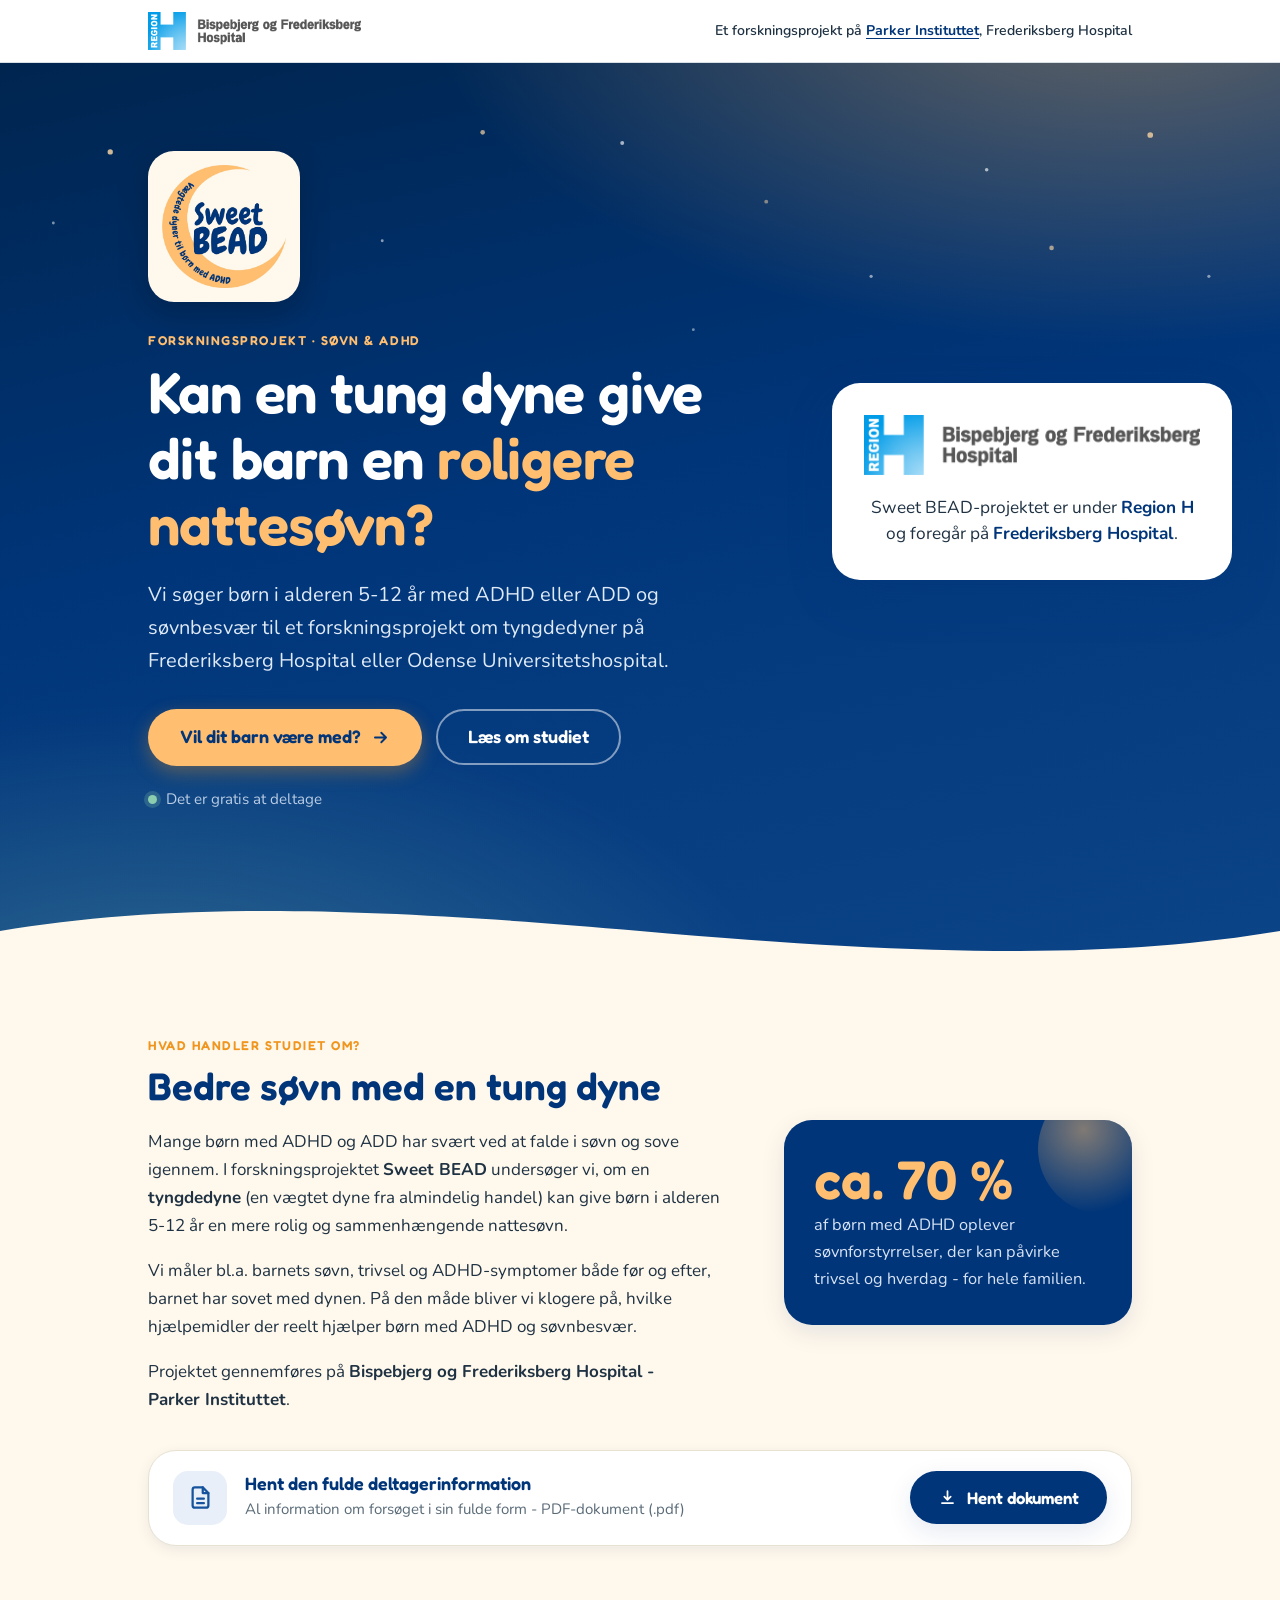
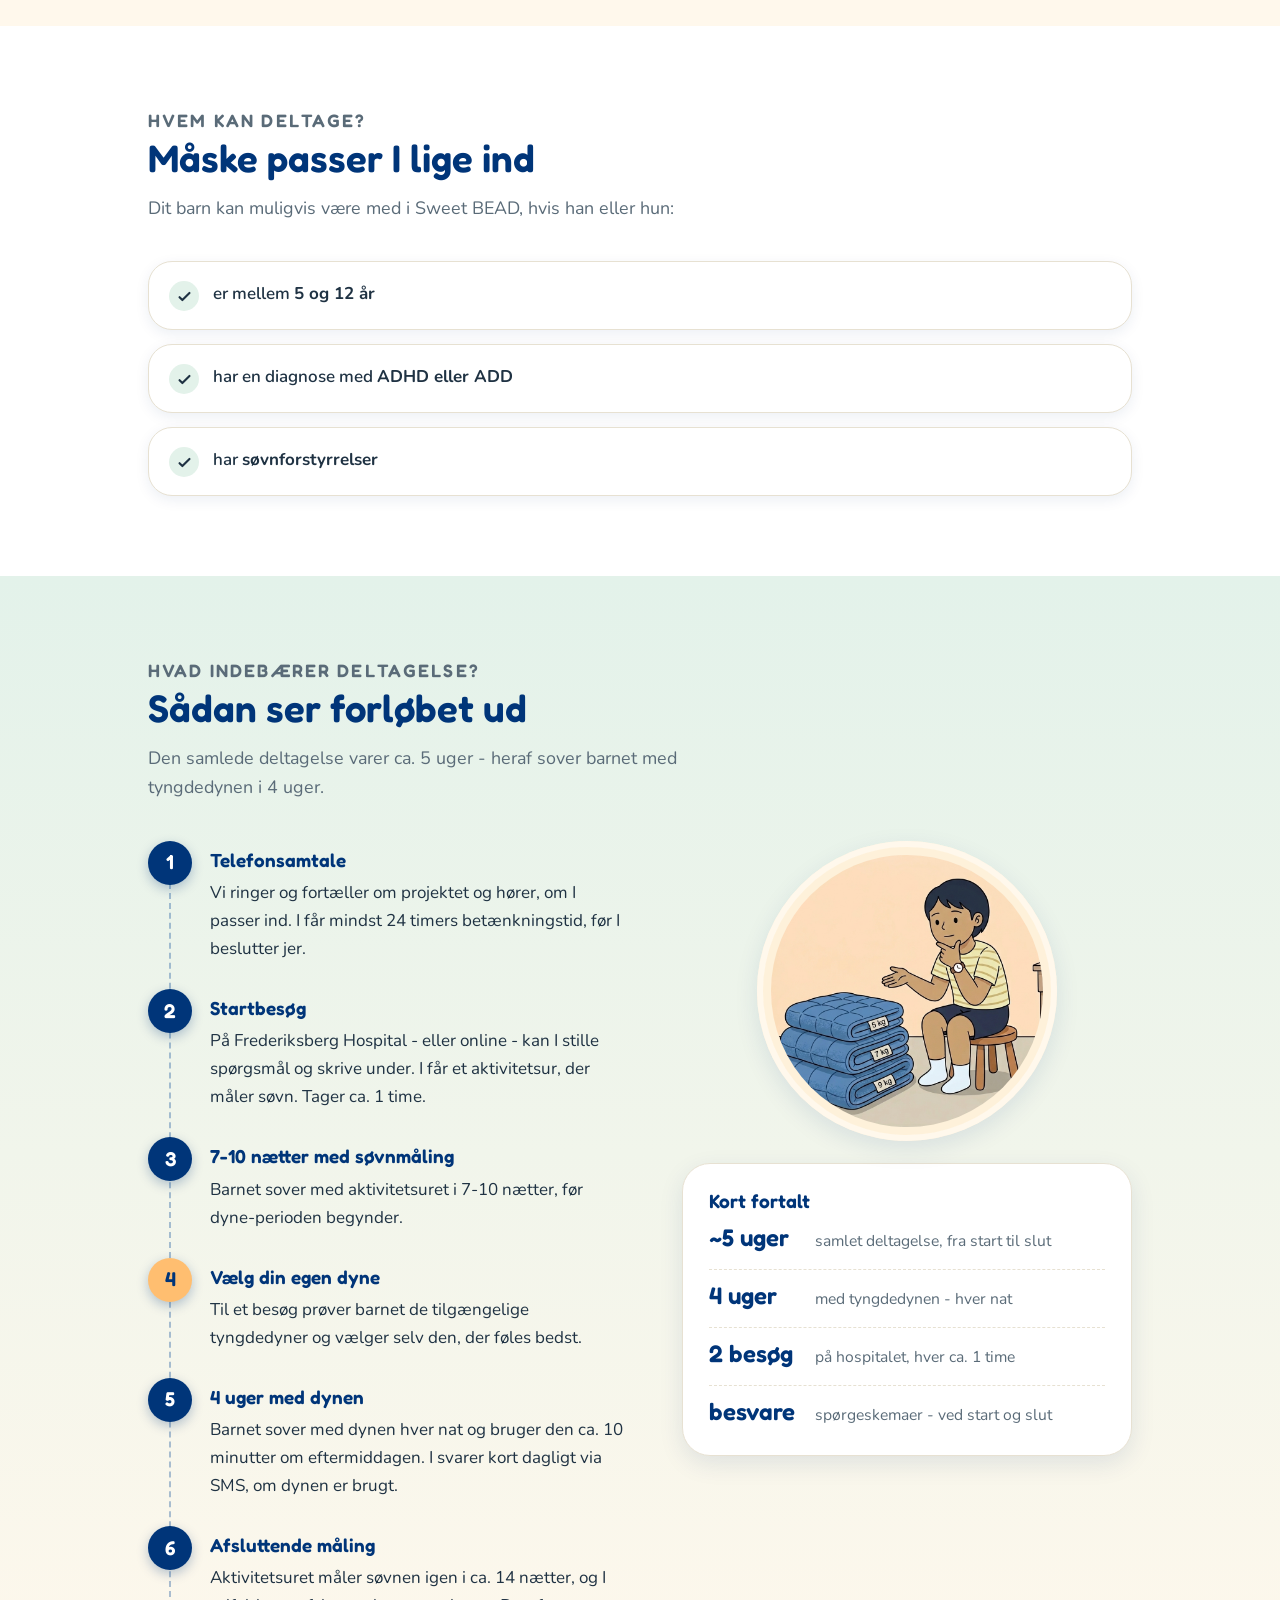
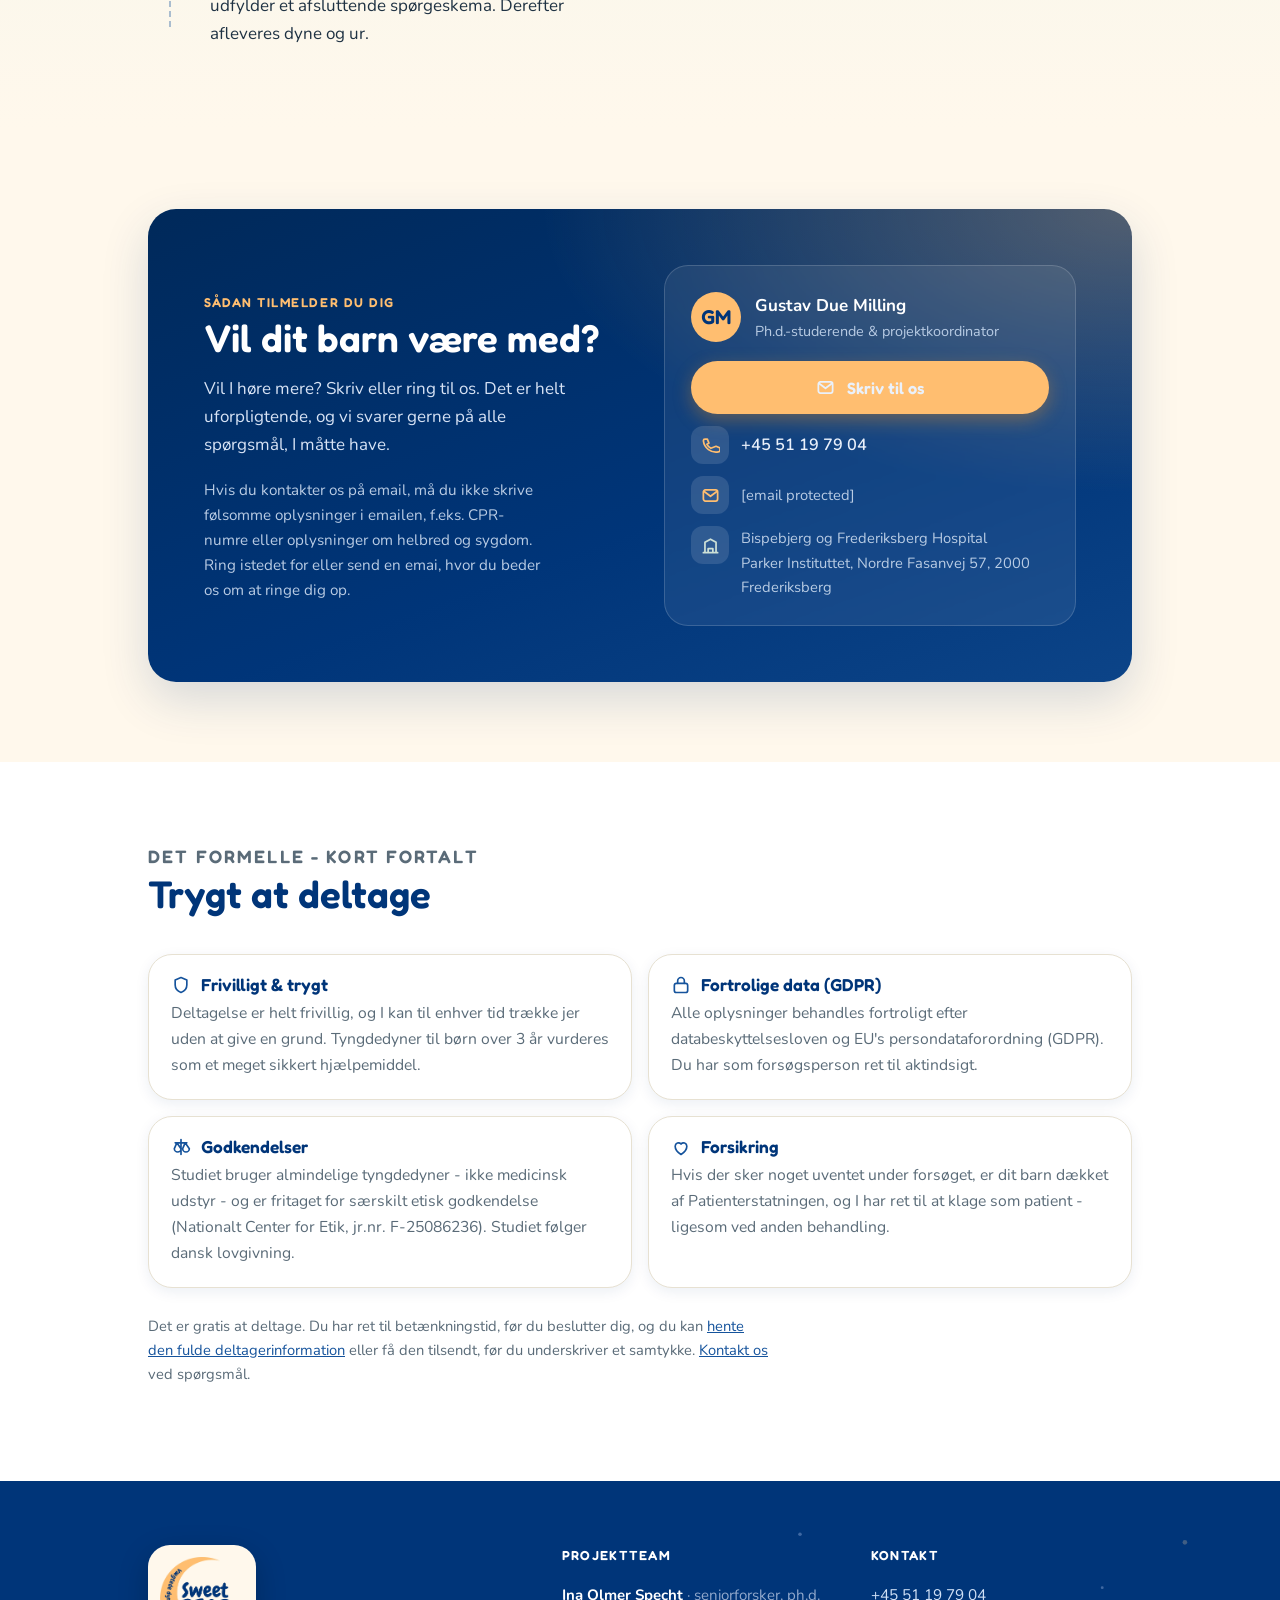
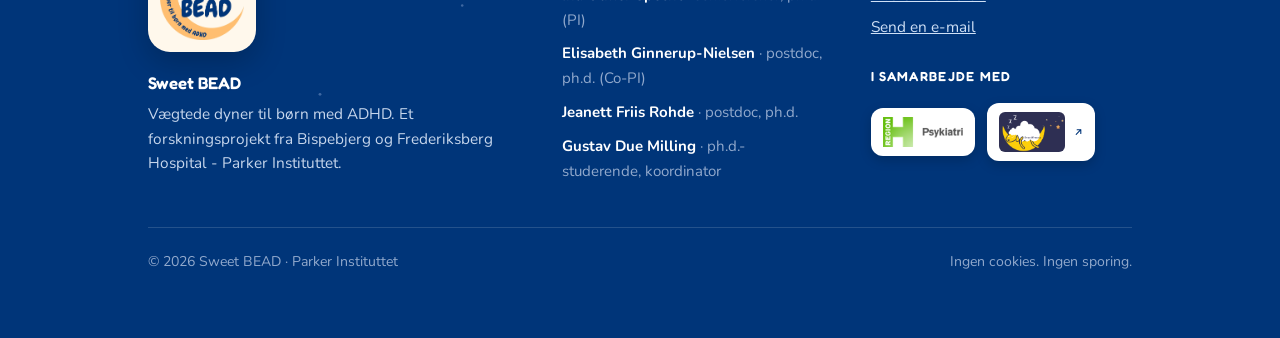
==== commit f6ab248a: "Add files via upload" ====
--- a/index.html
+++ b/index.html
@@ -13,7 +13,7 @@
   <link rel="preconnect" href="https://fonts.googleapis.com">
   <link rel="preconnect" href="https://fonts.gstatic.com" crossorigin>
   <link href="https://fonts.googleapis.com/css2?family=Fredoka:wght@400;500;600;700&family=Nunito:ital,wght@0,400;0,600;0,700;0,800;1,400&display=swap" rel="stylesheet">
-  <link rel="stylesheet" href="style.css">
+  <link rel="stylesheet" href="style.css?v=4">
 </head>
 <body>
   <a class="skip-link" href="#tilmeld">Spring til tilmelding</a>
@@ -130,19 +130,7 @@
             <span class="check" aria-hidden="true"><svg viewBox="0 0 24 24" fill="none" stroke="currentColor" stroke-width="3" stroke-linecap="round" stroke-linejoin="round"><path d="M5 13l4 4L19 7"/></svg></span>
             <span>har <strong>søvnforstyrrelser</strong></span>
           </li>
-          <li>
-            <span class="check" aria-hidden="true"><svg viewBox="0 0 24 24" fill="none" stroke="currentColor" stroke-width="3" stroke-linecap="round" stroke-linejoin="round"><path d="M5 13l4 4L19 7"/></svg></span>
-            <span>har prøvet <strong>gode søvnvaner</strong> inden for de seneste 6 måneder - fx faste sengetider og mindre skærm før sengetid</span>
-          </li>
-          <li>
-            <span class="check" aria-hidden="true"><svg viewBox="0 0 24 24" fill="none" stroke="currentColor" stroke-width="3" stroke-linecap="round" stroke-linejoin="round"><path d="M5 13l4 4L19 7"/></svg></span>
-            <span>får eventuel ADHD-medicin og/eller melatonin i en <strong>stabil dosis</strong> (mindst 2 uger før start)</span>
-          </li>
-          <li>
-            <span class="check" aria-hidden="true"><svg viewBox="0 0 24 24" fill="none" stroke="currentColor" stroke-width="3" stroke-linecap="round" stroke-linejoin="round"><path d="M5 13l4 4L19 7"/></svg></span>
-            <span>kan sammen med en forælder eller værge <strong>forstå og tale dansk</strong></span>
-          </li>
-        </ul>
+          </ul>
       </div>
     </section>
 
@@ -225,13 +213,7 @@
             <p class="eyebrow">Sådan tilmelder du dig</p>
             <h2>Vil dit barn være med?</h2>
             <p>Vil I høre mere? Skriv eller ring til os. Det er helt uforpligtende, og vi svarer gerne på alle spørgsmål, I måtte have.</p>
-            <p style="margin-top:1.2em;color:#b9cce4;font-size:.95rem;">Det er frivilligt at deltage, og I kan til enhver tid trække jer uden at give en grund. Det påvirker ikke jeres barns nuværende eller fremtidige behandling. 
-
-
-Hvis du kontakter os på email, må du ikke skrive følsomme oplysninger i emailen, f.eks. CPR-numre eller oplysninger om helbred og sygdom. Ring istedet for eller send en emai, hvor du beder os om at ringe dig op.
-
-
-</p>
+            <p style="margin-top:1.2em;color:#b9cce4;font-size:.95rem;">Hvis du kontakter os på email, må du ikke skrive følsomme oplysninger i emailen, f.eks. CPR-numre eller oplysninger om helbred og sygdom. Ring istedet for eller send en emai, hvor du beder os om at ringe dig op.</p>
           </div>
           <div class="contact-box" style="position:relative;z-index:1;">
             <div class="who">
@@ -242,7 +224,7 @@
               </div>
             </div>
             <div class="contact-list">
-              <a class="btn btn--primary btn--block" href="/cdn-cgi/l/email-protection#[base64]">
+              <a class="btn btn--primary btn--block" href="/cdn-cgi/l/email-protection#[base64]">
                 <svg viewBox="0 0 24 24" fill="none" stroke="currentColor" stroke-width="2.2" stroke-linecap="round" stroke-linejoin="round" aria-hidden="true"><rect x="3" y="5" width="18" height="14" rx="2.5"/><path d="M4 7l8 6 8-6"/></svg>
                 Skriv til os
               </a>
@@ -250,9 +232,9 @@
                 <span class="ico" aria-hidden="true"><svg viewBox="0 0 24 24" fill="none" stroke="currentColor" stroke-width="2.2" stroke-linecap="round" stroke-linejoin="round"><path d="M5 4h3l2 5-2.5 1.5a12 12 0 0 0 5 5L19 13l5 2v3a2 2 0 0 1-2 2A16 16 0 0 1 3 6a2 2 0 0 1 2-2z"/></svg></span>
                 +45 51 19 79 04
               </a>
-              <a href="/cdn-cgi/l/email-protection#[base64]" style="font-size:.92rem;font-weight:400;color:#b9cce4;">
+              <a href="/cdn-cgi/l/email-protection#[base64]" style="font-size:.92rem;font-weight:400;color:#b9cce4;">
                 <span class="ico" aria-hidden="true"><svg viewBox="0 0 24 24" fill="none" stroke="currentColor" stroke-width="2.2" stroke-linecap="round" stroke-linejoin="round"><rect x="3" y="5" width="18" height="14" rx="2.5"/><path d="M4 7l8 6 8-6"/></svg></span>
-                <span class="__cf_email__" data-cfemail="a3d0d4c6c6d7c1c6c2c78dc1cad0d3c6c1c9c6d1c48ec5d1c6c7c6d1cac8d0c1c6d1c48ecbccd0d3cad7c2cfc6d1e3d1c6c4cacccdcb8dc7c8">[email&#160;protected]</span>
+                <span class="__cf_email__" data-cfemail="314246545445535450551f5358424154535b5443561c574354555443585a42535443561c595e42415845505d544371435456585e5f591f555a">[email&#160;protected]</span>
               </a>
               <div class="inst">
                 <span class="ico" aria-hidden="true"><svg viewBox="0 0 24 24" fill="none" stroke="currentColor" stroke-width="2.2" stroke-linecap="round" stroke-linejoin="round"><path d="M3 21h18M5 21V8l7-4 7 4v13M9 21v-5h6v5"/></svg></span>
@@ -330,7 +312,7 @@
         <div>
           <h4>Kontakt</h4>
           <p><a href="tel:+4551197904">+45 51 19 79 04</a></p>
-          <p><a href="/cdn-cgi/l/email-protection#[base64]">Send en e-mail</a></p>
+          <p><a href="/cdn-cgi/l/email-protection#[base64]">Send en e-mail</a></p>
           <h4 style="margin-top:26px;">I samarbejde med</h4>
           <div class="foot-logos">
             <span class="chip"><img src="assets/region-psykiatri.png" alt="Region Hovedstadens Psykiatri"></span>
--- a/style.css
+++ b/style.css
@@ -210,13 +210,14 @@
 .well img { width: 100%; height: 100%; object-fit: cover; border-radius: 50%; }
 
 /* Wave divider under hero */
-.hero__wave { position: relative; z-index: 2; display: block; width: 100%; height: auto; margin-top: -1px; }
+header.hero, main { display: block; margin: 0; padding: 0; }
+.hero__wave { position: relative; z-index: 2; display: block; width: 100%; height: auto; margin-top: -1px; margin-bottom: -2px; line-height: 0; }
 
 /* =========================================================================
    Section rhythm
    ========================================================================= */
 section.band { padding-block: clamp(48px, 8vw, 80px); }
-section.band:first-of-type { margin-top: -3px; position: relative; z-index: 1; }
+section.band:first-of-type { margin-top: -8px; position: relative; z-index: 1; }
 .band--cream { background: var(--cream-50); }
 .band--white { background: var(--white); }
 .band--mint  { background: linear-gradient(180deg, var(--mint-100), var(--cream-50)); }
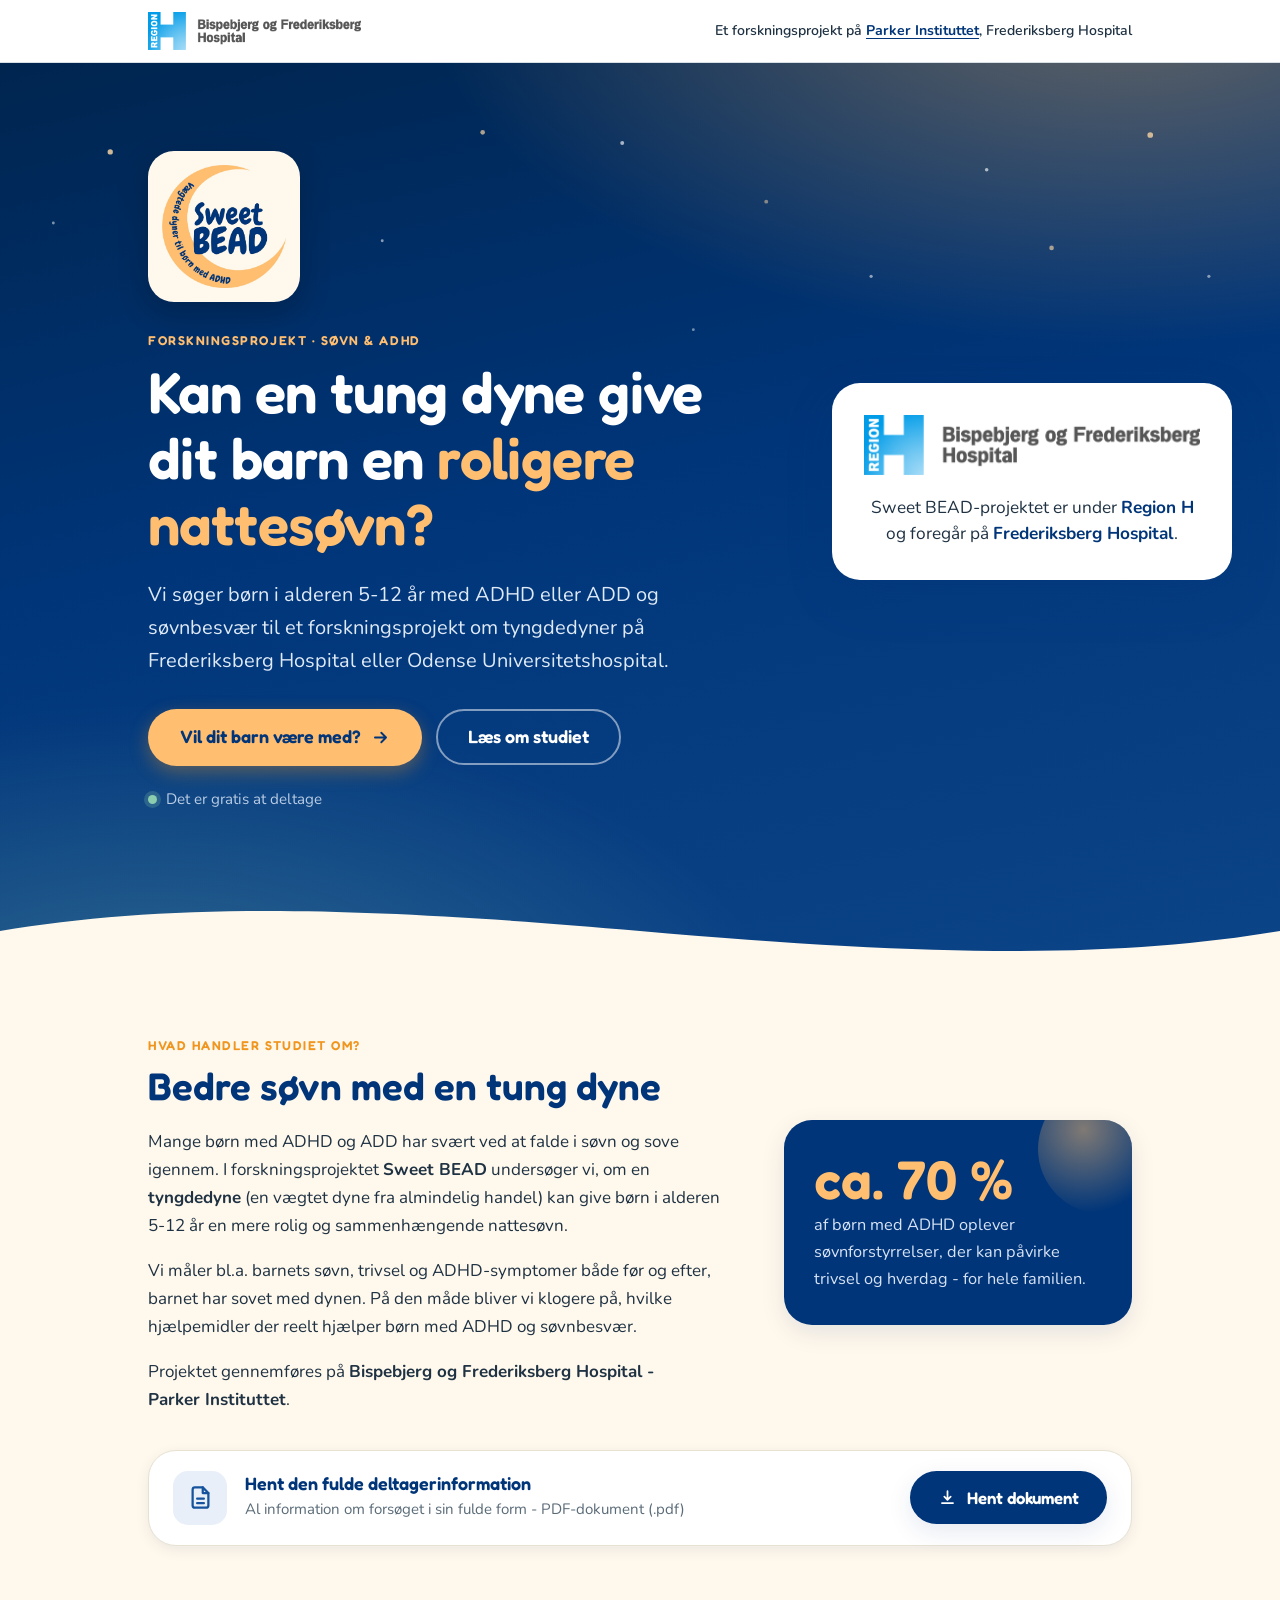
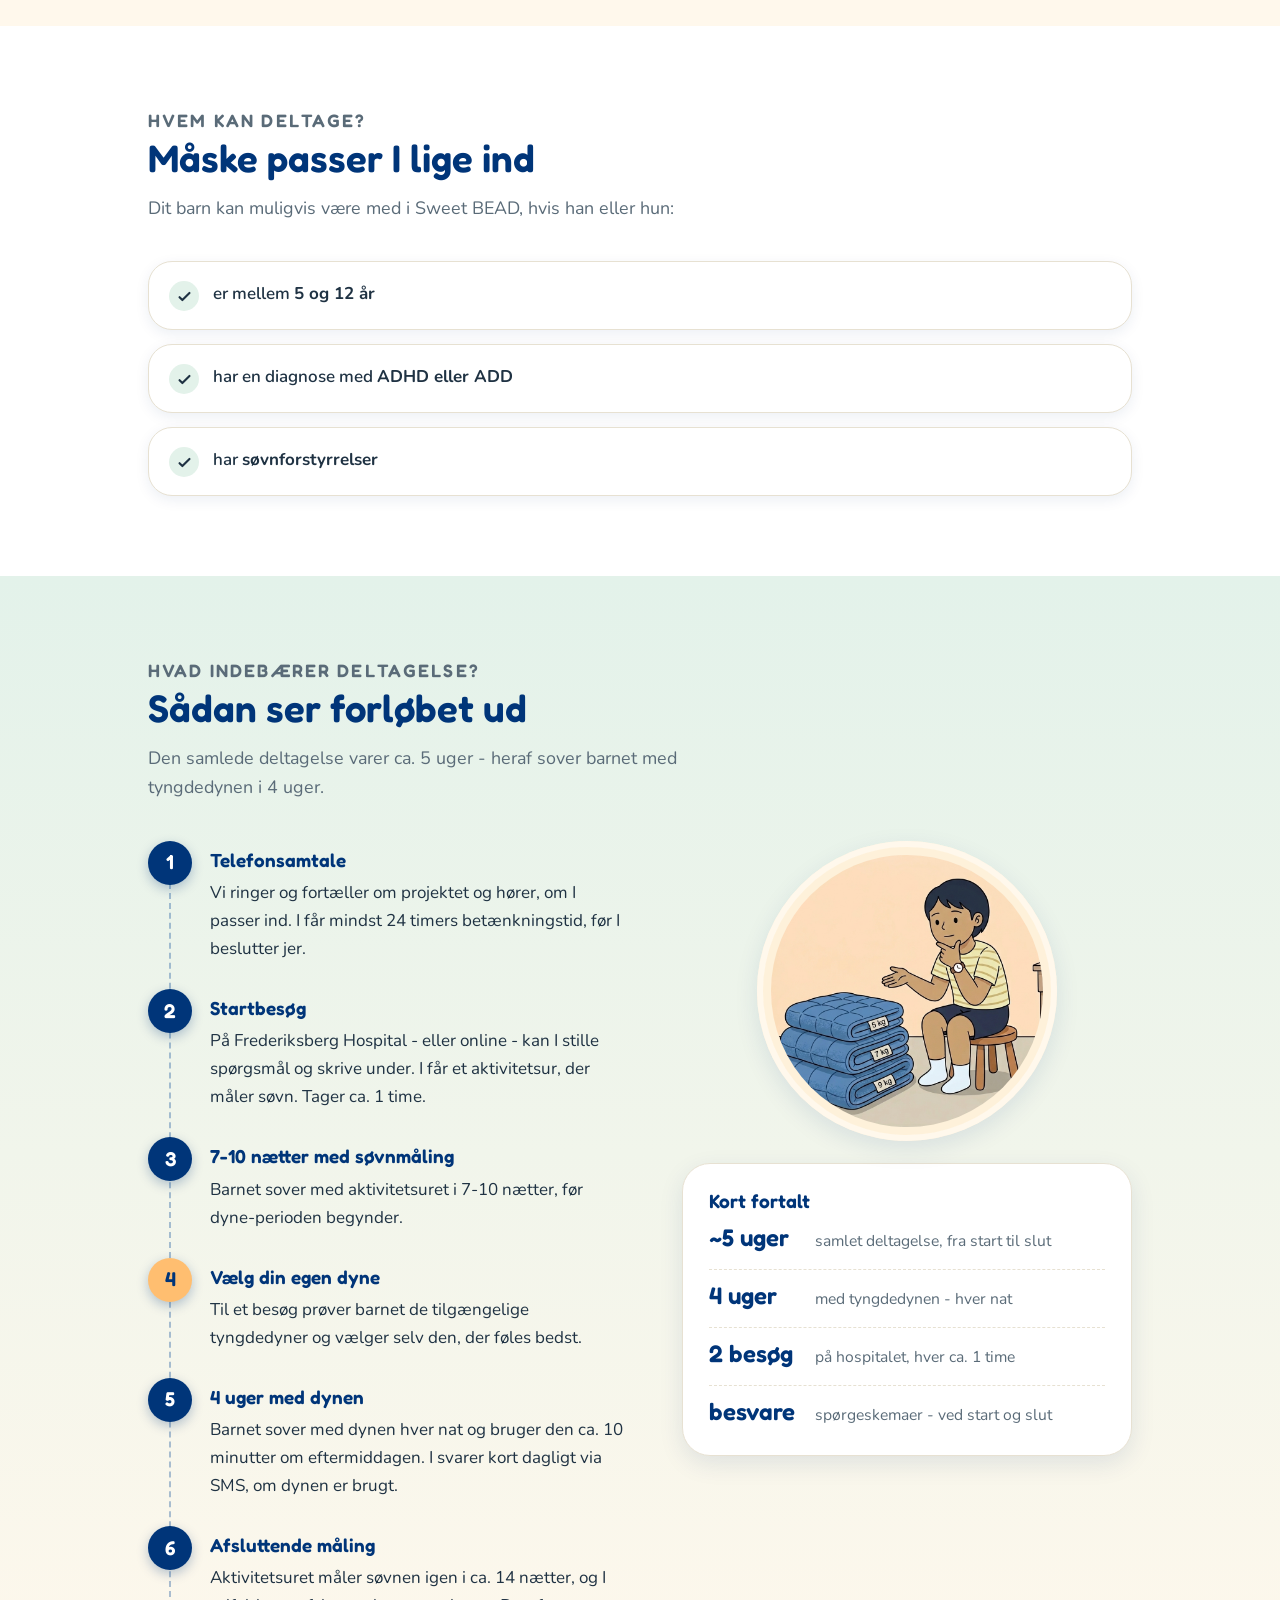
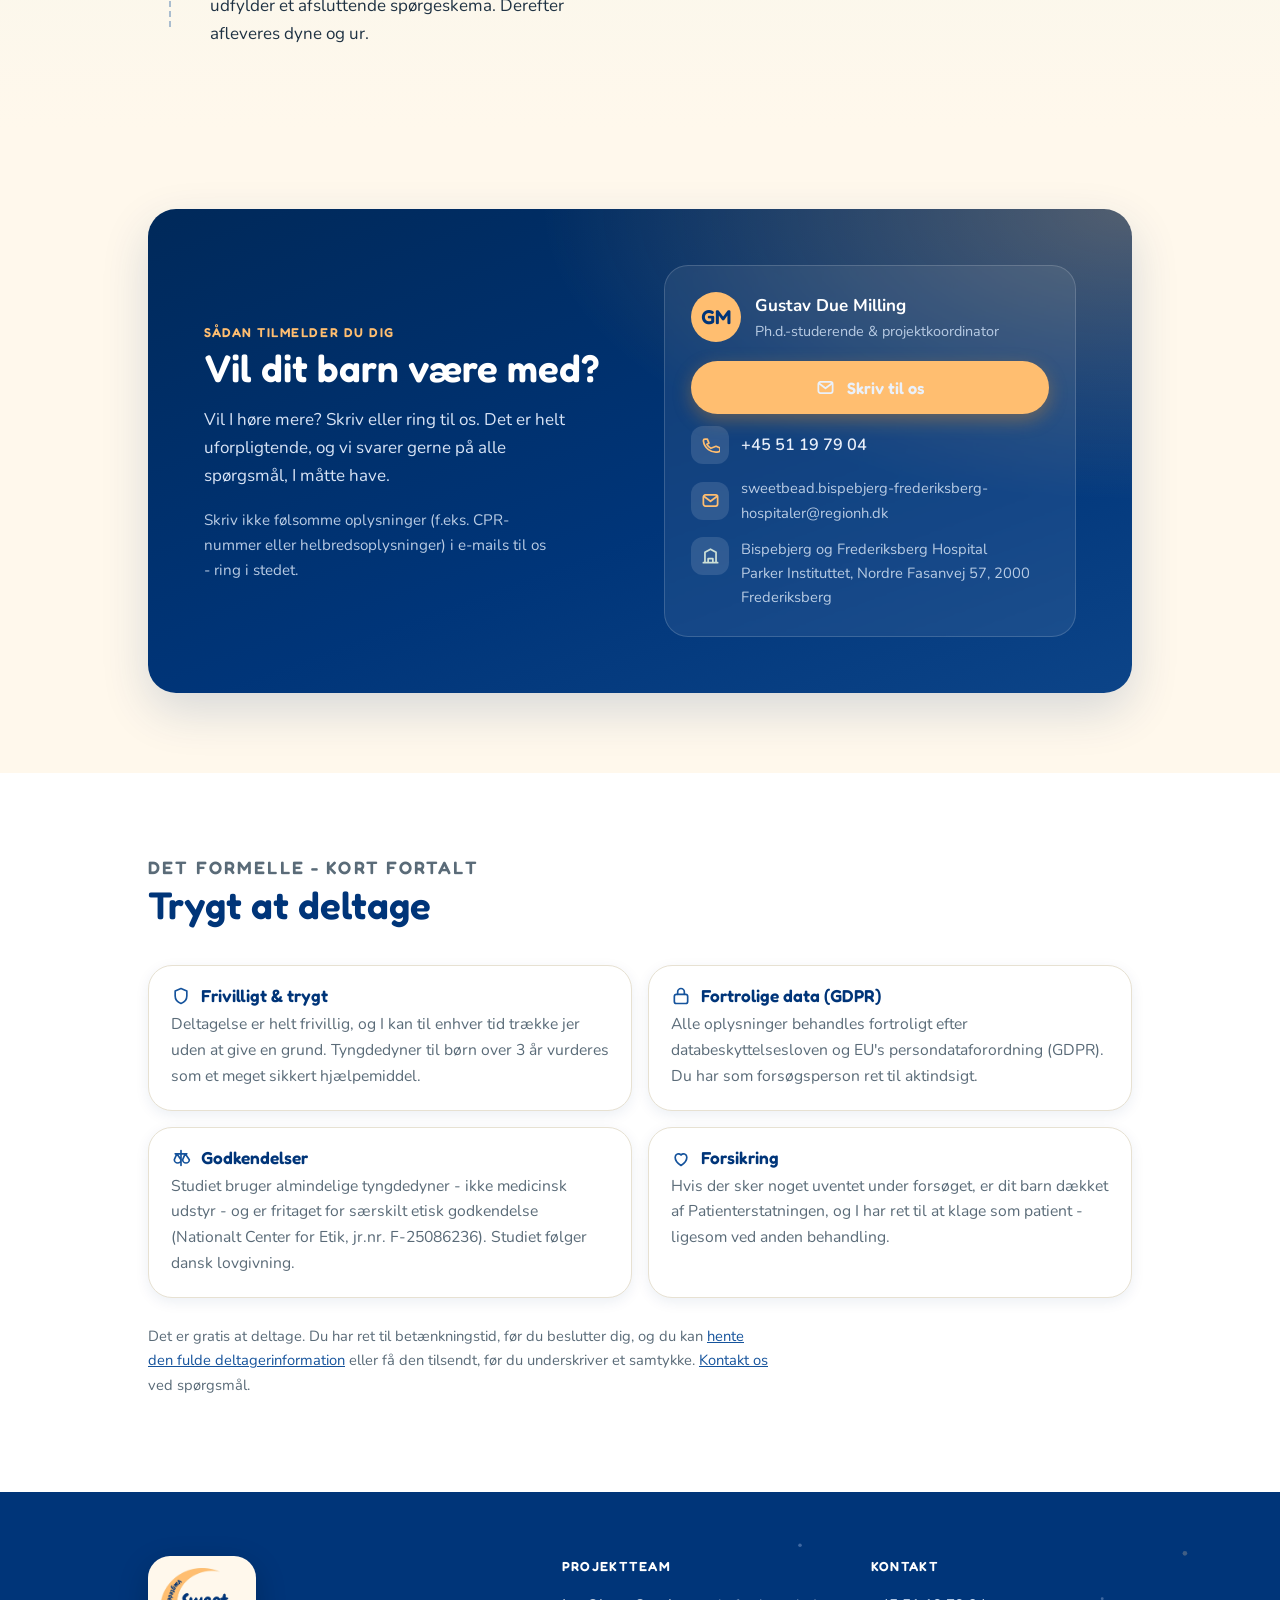
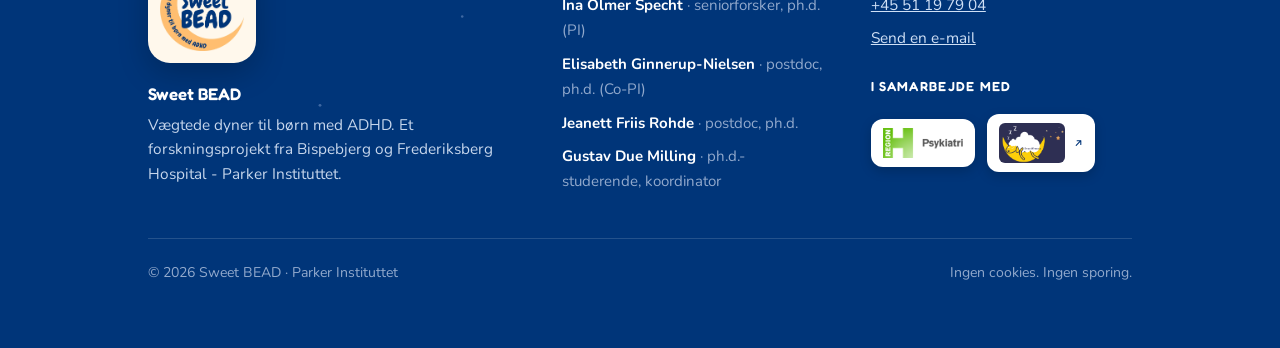
==== commit 96e47636: "Add files via upload" ====
--- a/index.html
+++ b/index.html
@@ -213,7 +213,7 @@
             <p class="eyebrow">Sådan tilmelder du dig</p>
             <h2>Vil dit barn være med?</h2>
             <p>Vil I høre mere? Skriv eller ring til os. Det er helt uforpligtende, og vi svarer gerne på alle spørgsmål, I måtte have.</p>
-            <p style="margin-top:1.2em;color:#b9cce4;font-size:.95rem;">Hvis du kontakter os på email, må du ikke skrive følsomme oplysninger i emailen, f.eks. CPR-numre eller oplysninger om helbred og sygdom. Ring istedet for eller send en emai, hvor du beder os om at ringe dig op.</p>
+            <p style="margin-top:1.2em;color:#b9cce4;font-size:.95rem;">Skriv ikke følsomme oplysninger (f.eks. CPR-nummer eller helbredsoplysninger) i e-mails til os - ring i stedet.</p>
           </div>
           <div class="contact-box" style="position:relative;z-index:1;">
             <div class="who">
@@ -224,7 +224,7 @@
               </div>
             </div>
             <div class="contact-list">
-              <a class="btn btn--primary btn--block" href="/cdn-cgi/l/email-protection#[base64]">
+              <a class="btn btn--primary btn--block js-mail" data-u="sweetbead.bispebjerg-frederiksberg-hospitaler" data-d="regionh.dk" data-subject="Interesse i Sweet BEAD-studiet" href="#tilmeld">
                 <svg viewBox="0 0 24 24" fill="none" stroke="currentColor" stroke-width="2.2" stroke-linecap="round" stroke-linejoin="round" aria-hidden="true"><rect x="3" y="5" width="18" height="14" rx="2.5"/><path d="M4 7l8 6 8-6"/></svg>
                 Skriv til os
               </a>
@@ -232,9 +232,9 @@
                 <span class="ico" aria-hidden="true"><svg viewBox="0 0 24 24" fill="none" stroke="currentColor" stroke-width="2.2" stroke-linecap="round" stroke-linejoin="round"><path d="M5 4h3l2 5-2.5 1.5a12 12 0 0 0 5 5L19 13l5 2v3a2 2 0 0 1-2 2A16 16 0 0 1 3 6a2 2 0 0 1 2-2z"/></svg></span>
                 +45 51 19 79 04
               </a>
-              <a href="/cdn-cgi/l/email-protection#[base64]" style="font-size:.92rem;font-weight:400;color:#b9cce4;">
+              <a class="js-mail" data-u="sweetbead.bispebjerg-frederiksberg-hospitaler" data-d="regionh.dk" data-subject="Interesse i Sweet BEAD-studiet" data-show="1" href="#tilmeld" style="font-size:.92rem;font-weight:400;color:#b9cce4;">
                 <span class="ico" aria-hidden="true"><svg viewBox="0 0 24 24" fill="none" stroke="currentColor" stroke-width="2.2" stroke-linecap="round" stroke-linejoin="round"><rect x="3" y="5" width="18" height="14" rx="2.5"/><path d="M4 7l8 6 8-6"/></svg></span>
-                <span class="__cf_email__" data-cfemail="314246545445535450551f5358424154535b5443561c574354555443585a42535443561c595e42415845505d544371435456585e5f591f555a">[email&#160;protected]</span>
+                <span class="js-mail-text">Vis e-mailadresse</span>
               </a>
               <div class="inst">
                 <span class="ico" aria-hidden="true"><svg viewBox="0 0 24 24" fill="none" stroke="currentColor" stroke-width="2.2" stroke-linecap="round" stroke-linejoin="round"><path d="M3 21h18M5 21V8l7-4 7 4v13M9 21v-5h6v5"/></svg></span>
@@ -312,7 +312,7 @@
         <div>
           <h4>Kontakt</h4>
           <p><a href="tel:+4551197904">+45 51 19 79 04</a></p>
-          <p><a href="/cdn-cgi/l/email-protection#[base64]">Send en e-mail</a></p>
+          <p><a class="js-mail" data-u="sweetbead.bispebjerg-frederiksberg-hospitaler" data-d="regionh.dk" data-subject="Interesse i Sweet BEAD-studiet" href="#tilmeld">Send en e-mail</a></p>
           <h4 style="margin-top:26px;">I samarbejde med</h4>
           <div class="foot-logos">
             <span class="chip"><img src="assets/region-psykiatri.png" alt="Region Hovedstadens Psykiatri"></span>
@@ -327,5 +327,22 @@
     </div>
   </footer>
 
-<script data-cfasync="false" src="/cdn-cgi/scripts/5c5dd728/cloudflare-static/email-decode.min.js"></script></body>
+  <script>
+    (function () {
+      var links = document.querySelectorAll('.js-mail');
+      for (var i = 0; i < links.length; i++) {
+        var a = links[i];
+        var addr = a.getAttribute('data-u') + '@' + a.getAttribute('data-d');
+        var href = 'mailto:' + addr;
+        var subj = a.getAttribute('data-subject');
+        if (subj) { href += '?subject=' + encodeURIComponent(subj); }
+        a.setAttribute('href', href);
+        if (a.getAttribute('data-show')) {
+          var t = a.querySelector('.js-mail-text');
+          if (t) { t.textContent = addr; }
+        }
+      }
+    })();
+  </script>
+</body>
 </html>
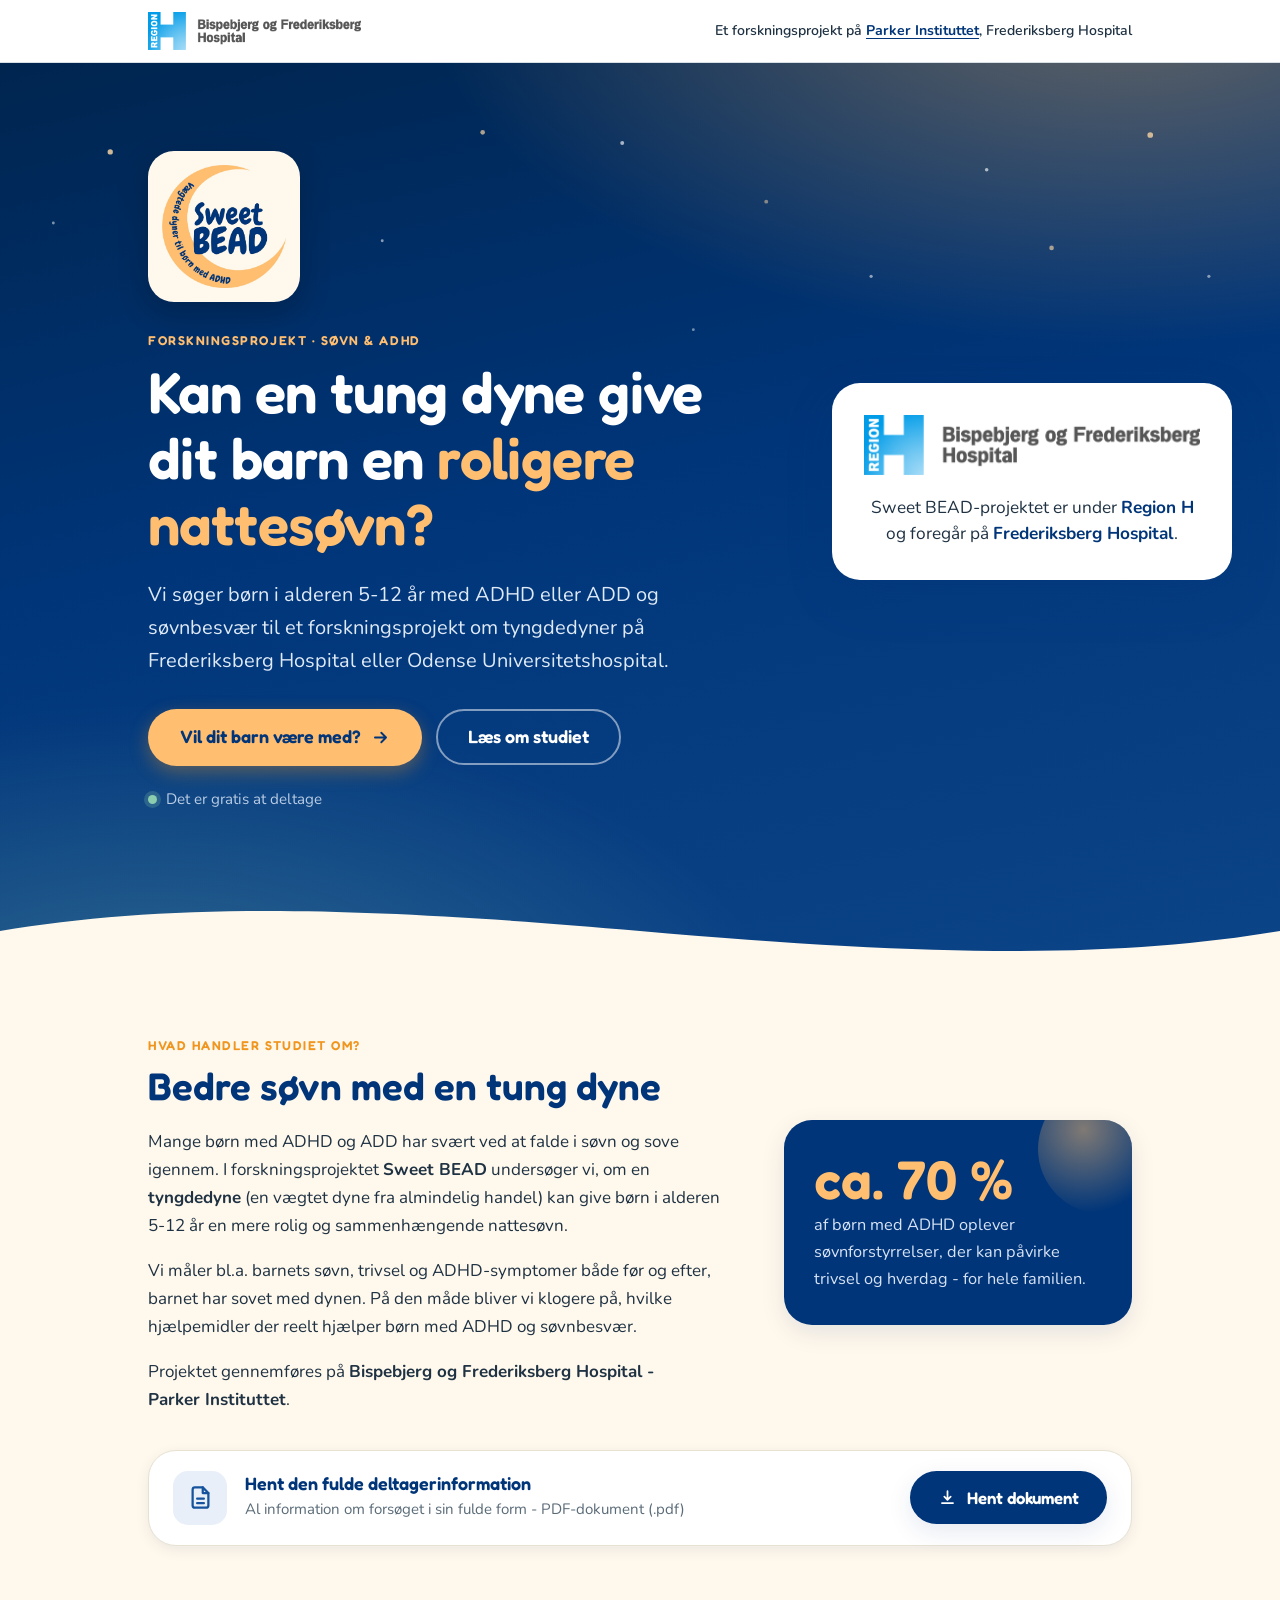
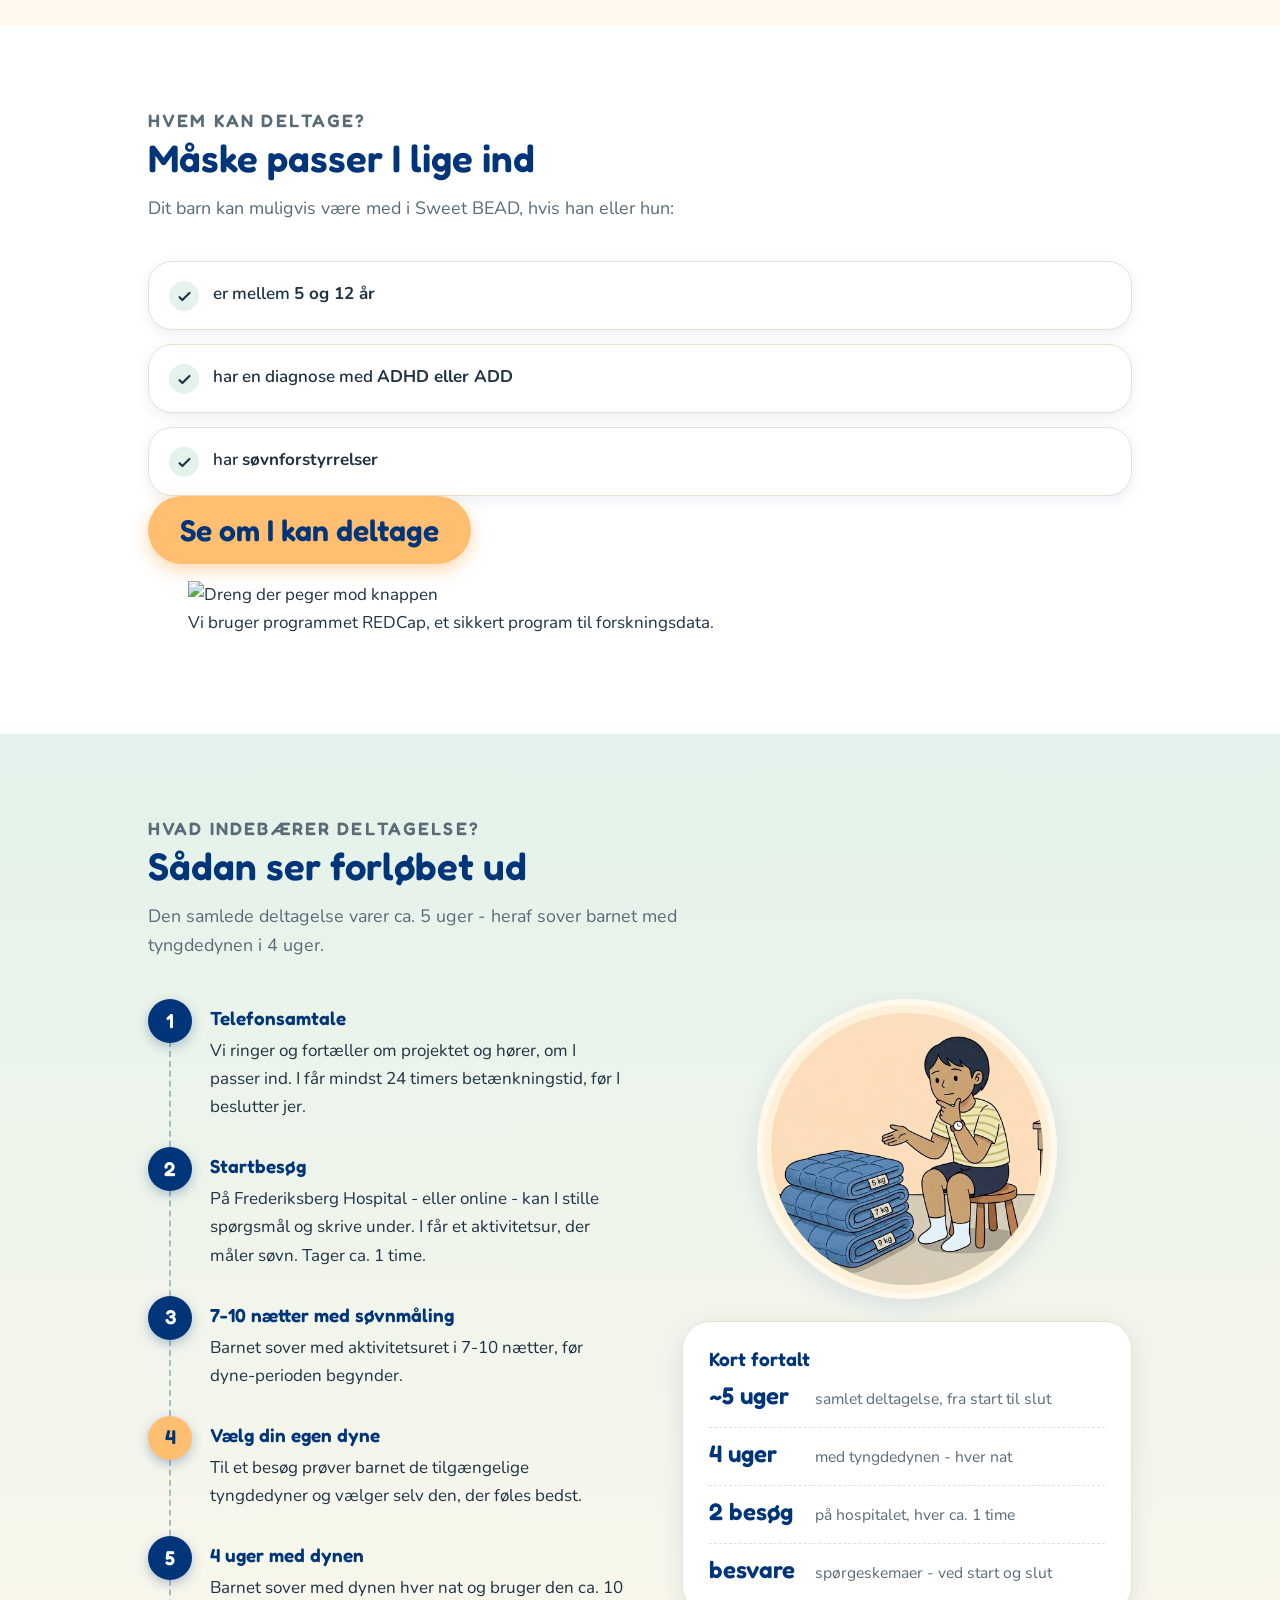
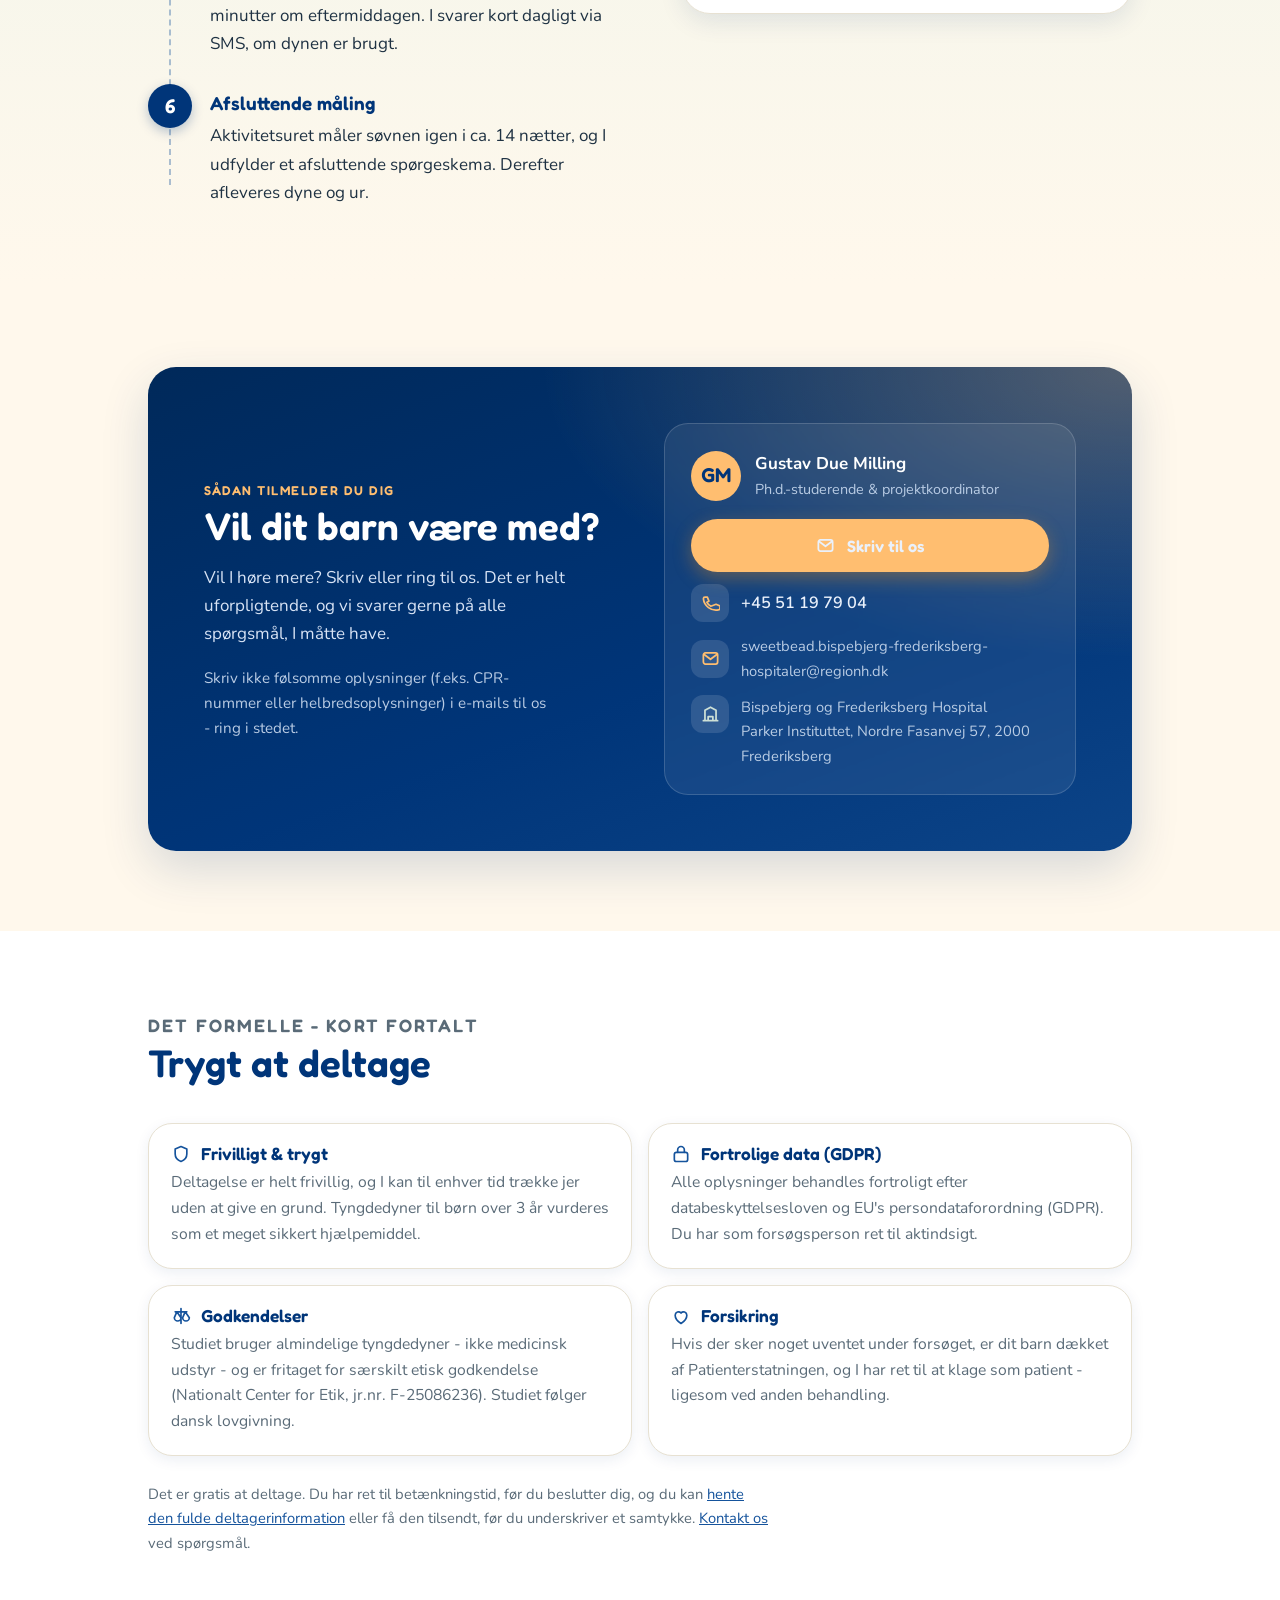
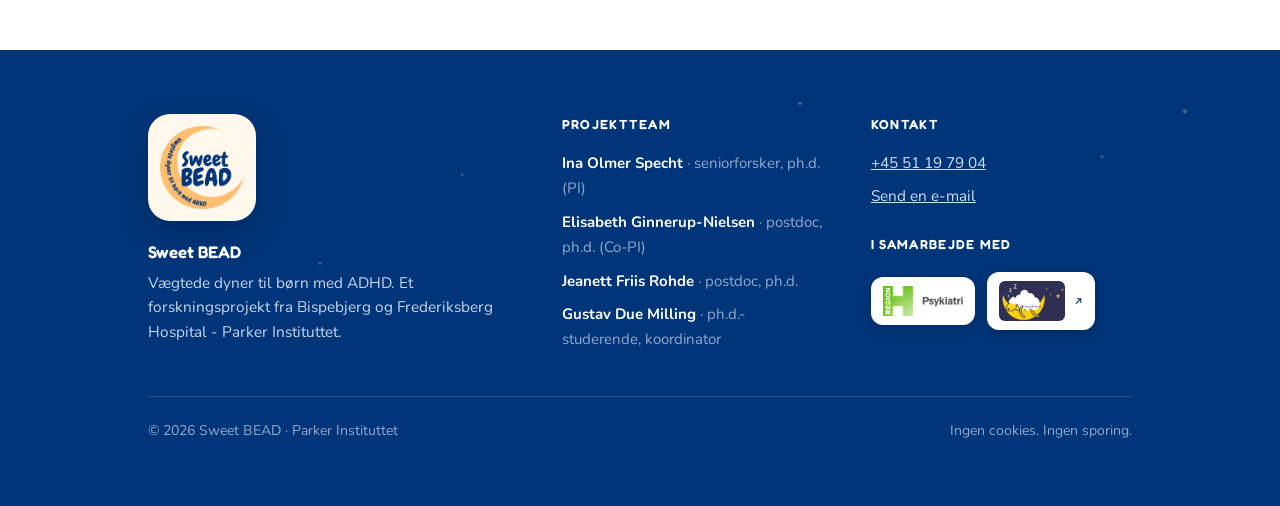
==== commit cf9d2799: "Add files via upload" ====
--- a/index.html
+++ b/index.html
@@ -131,6 +131,13 @@
             <span>har <strong>søvnforstyrrelser</strong></span>
           </li>
           </ul>
+        <div class="criteria-cta">
+          <a class="btn btn--primary btn--lg" href="https://redcap.regionh.dk/surveys/?s=R7CNFXFAAY9P3TEJ" target="_blank" rel="noopener" style="font-size: 30px">Se om I kan deltage</a>
+          <figure class="guy-pointer">
+            <img src="uploads/guy-pointing-cut.png" alt="Dreng der peger mod knappen" />
+            <div class="speech-bubble">Vi bruger programmet REDCap, et sikkert program til forskningsdata.</div>
+          </figure>
+        </div>
       </div>
     </section>
 
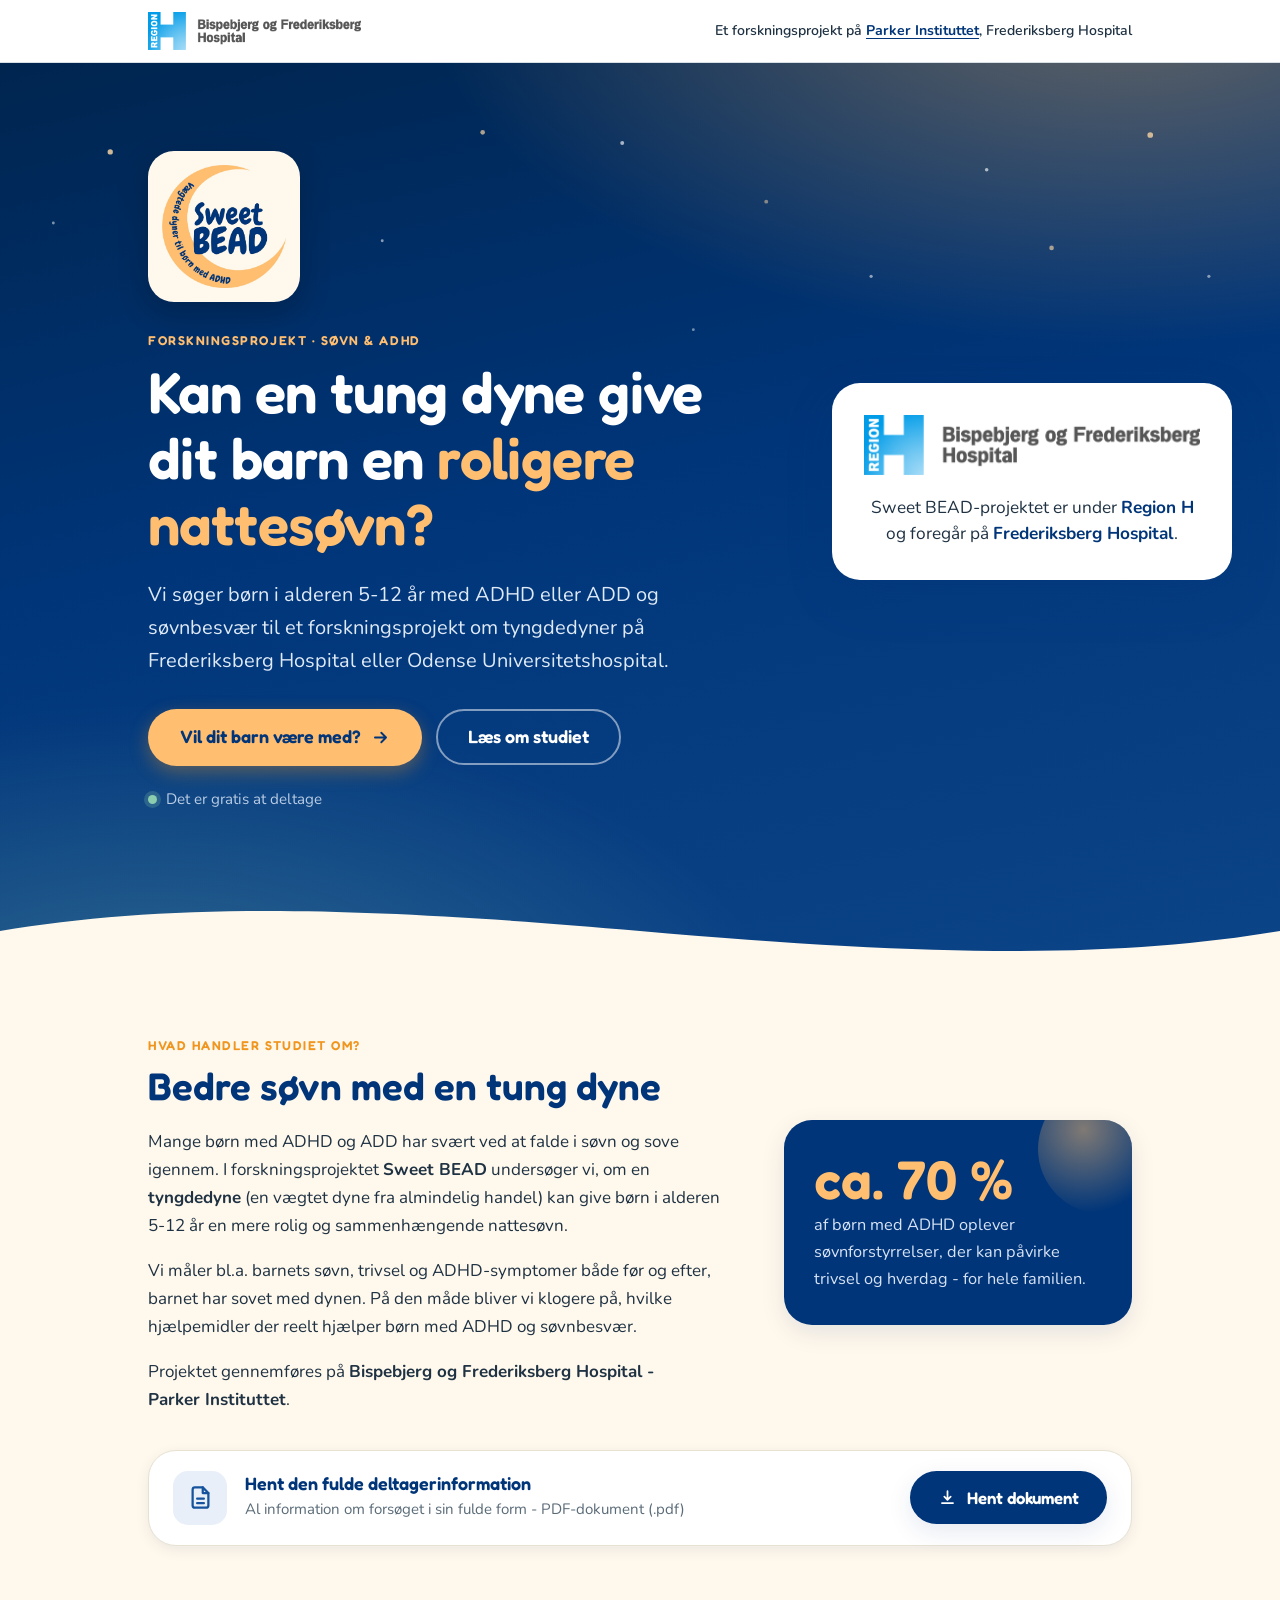
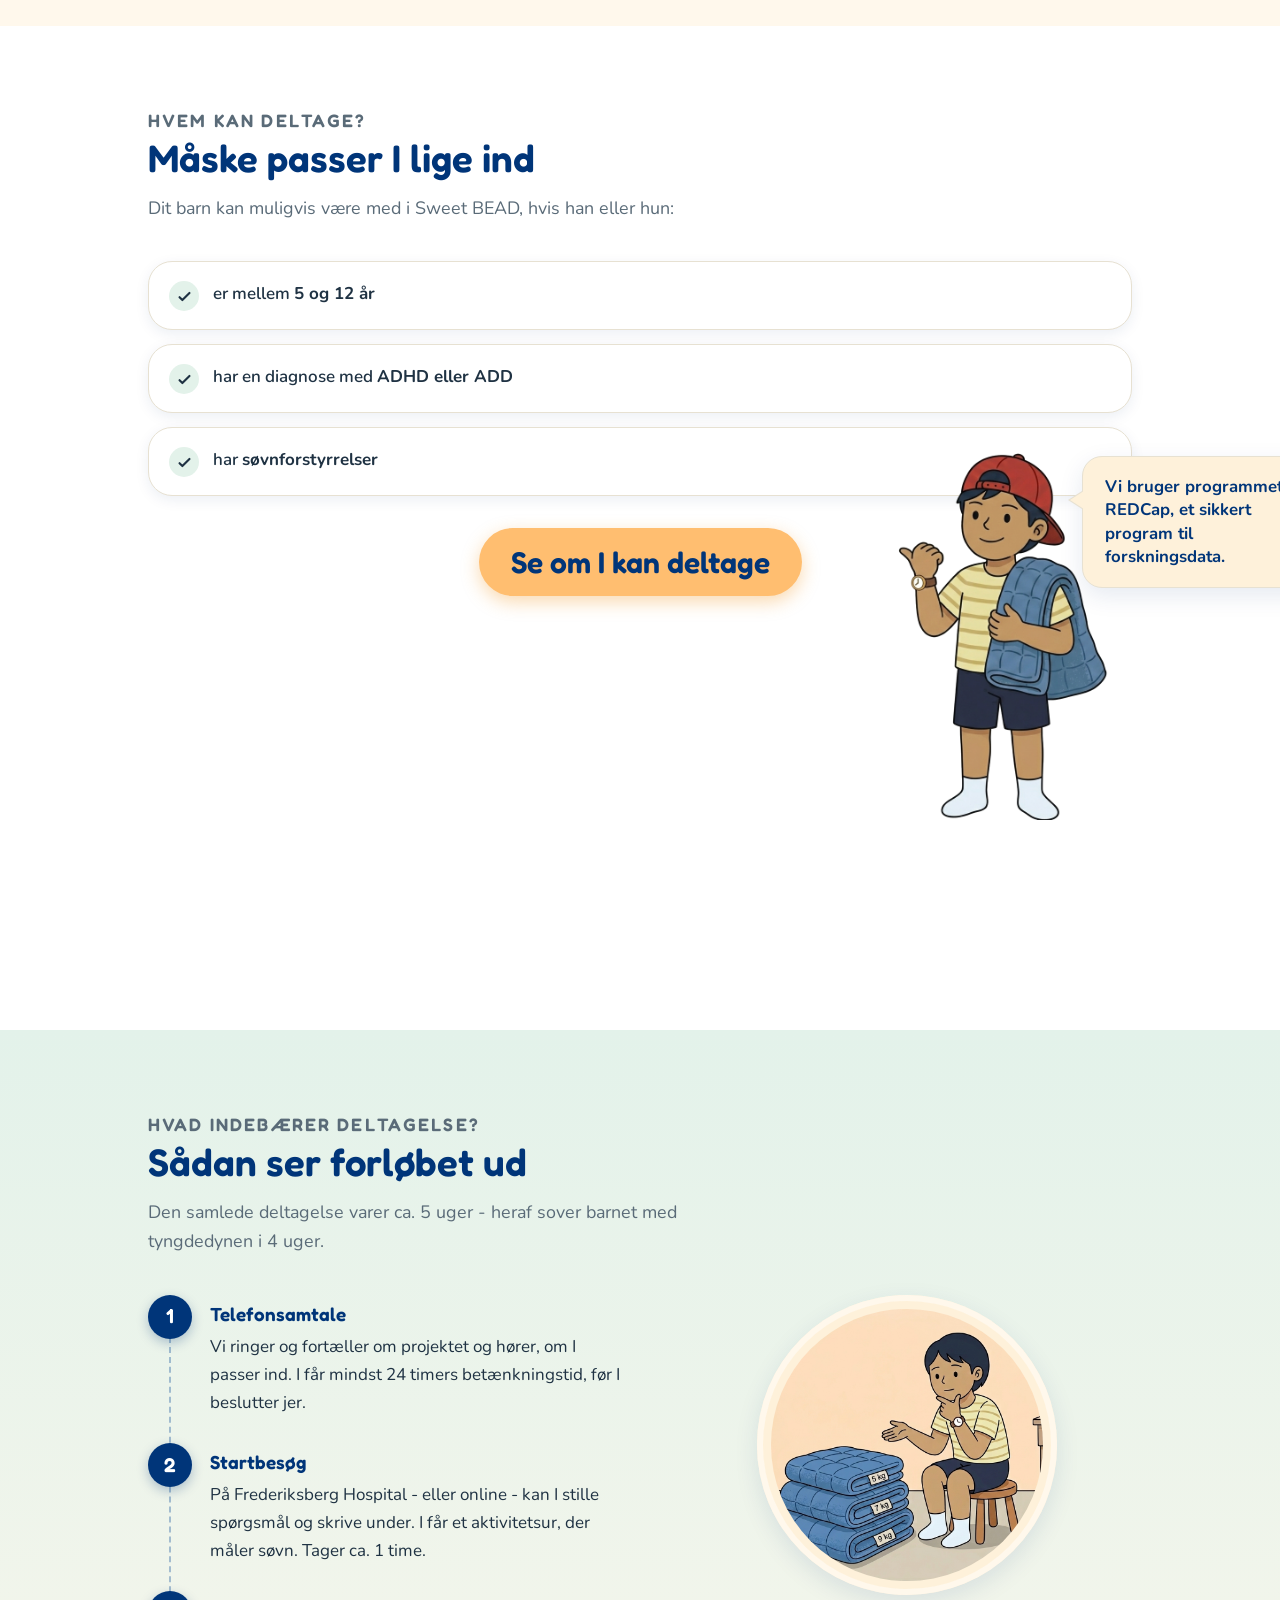
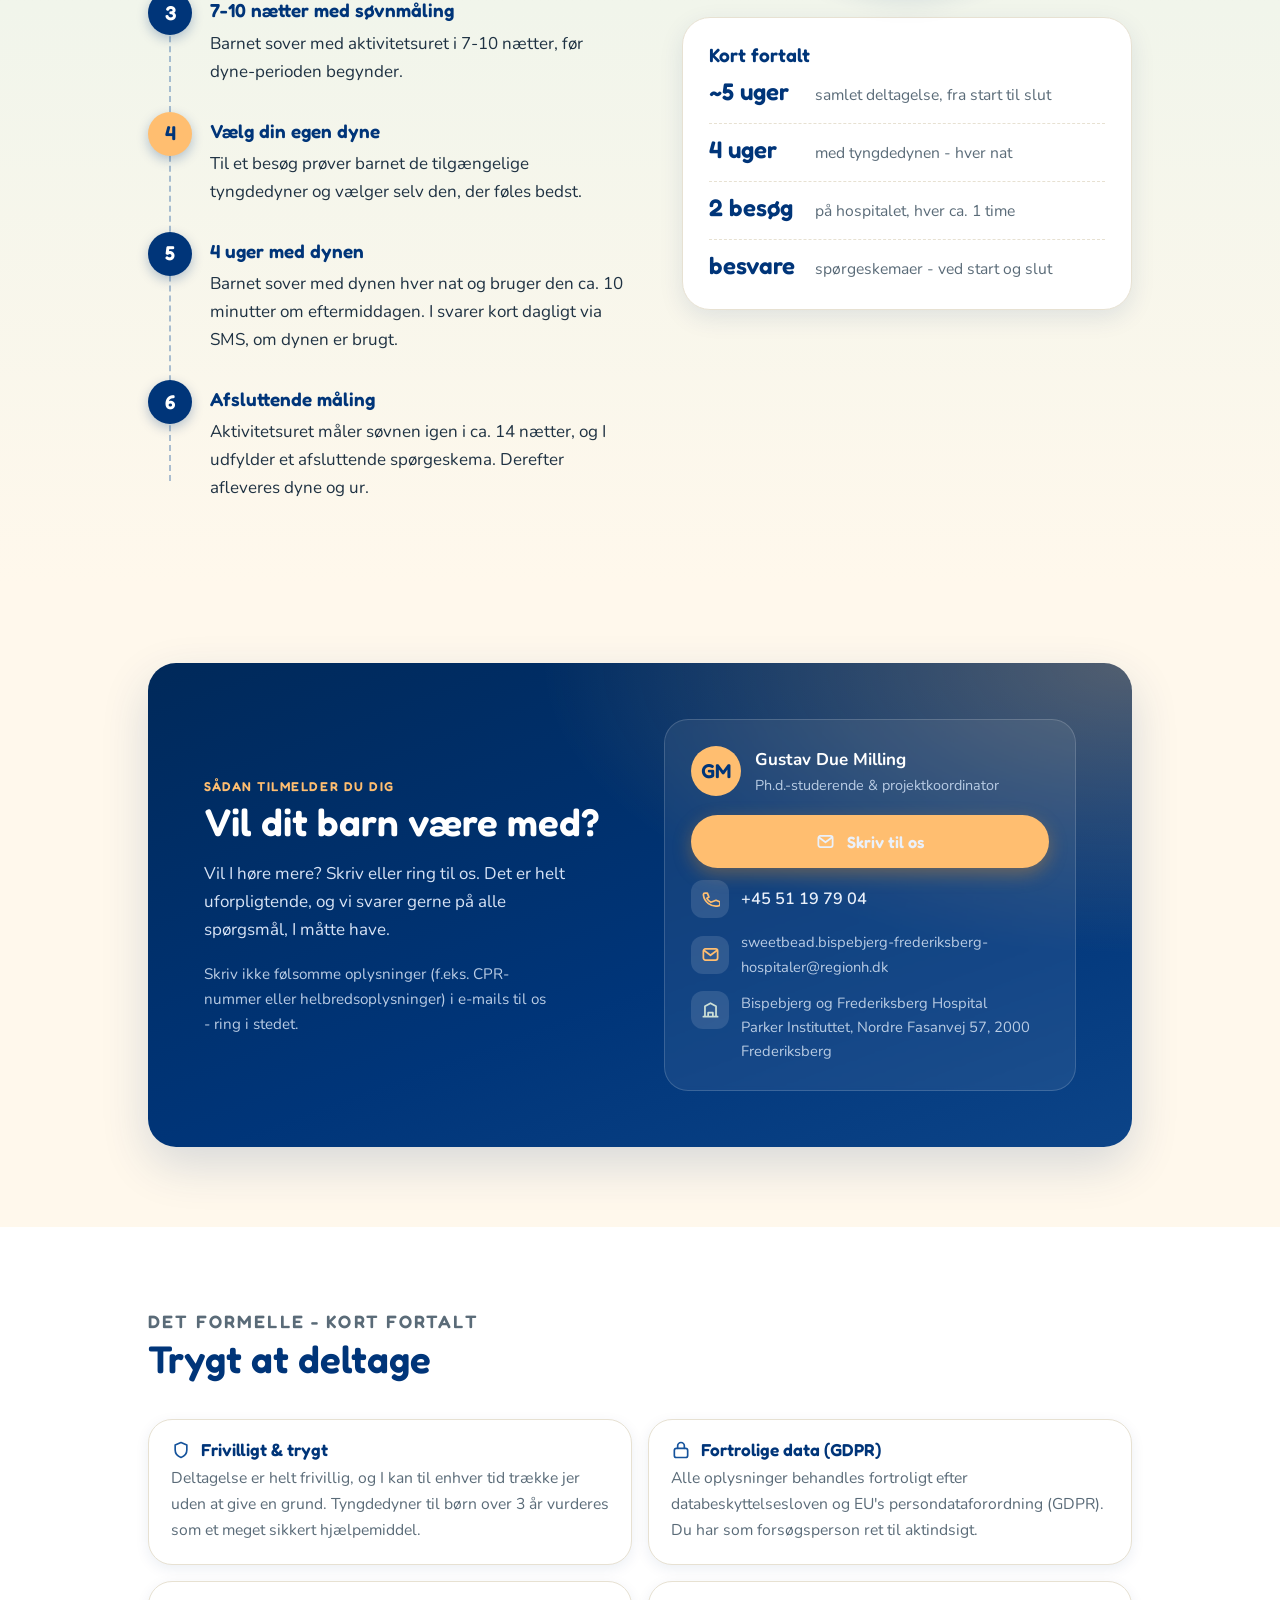
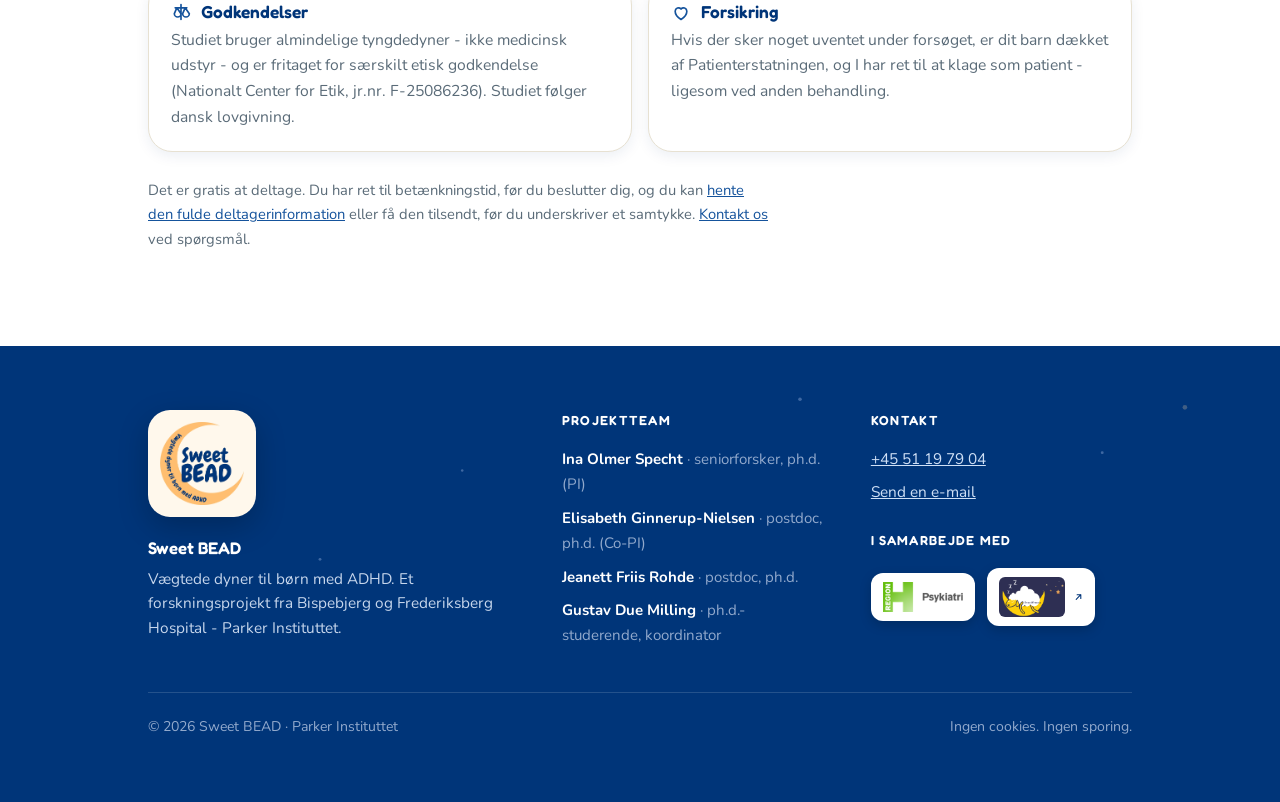
==== commit 611bf73c: "Add files via upload" ====
--- a/index.html
+++ b/index.html
@@ -134,7 +134,7 @@
         <div class="criteria-cta">
           <a class="btn btn--primary btn--lg" href="https://redcap.regionh.dk/surveys/?s=R7CNFXFAAY9P3TEJ" target="_blank" rel="noopener" style="font-size: 30px">Se om I kan deltage</a>
           <figure class="guy-pointer">
-            <img src="uploads/guy-pointing-cut.png" alt="Dreng der peger mod knappen" />
+            <img src="assets/guy-pointing-cut.png" alt="Dreng der peger mod knappen" />
             <div class="speech-bubble">Vi bruger programmet REDCap, et sikkert program til forskningsdata.</div>
           </figure>
         </div>
--- a/style.css
+++ b/style.css
@@ -457,6 +457,41 @@
 .btn--navy:hover { background: var(--navy-700); }
 .btn--block { width: 100%; justify-content: center; }
 .btn--lg { font-size: 1.12rem; padding: 17px 30px; }
+.criteria-cta { position: relative; display: flex; justify-content: center; align-items: flex-start; margin-top: 24px; padding-top: 8px; min-height: 430px; }
+.guy-pointer { position: absolute; right: 24px; bottom: 130px; margin: 0; }
+.guy-pointer img { display: block; width: 270px; height: auto; }
+.speech-bubble {
+  position: absolute;
+  top: 18px;
+  left: 244px;
+  width: 240px;
+  background: var(--cream, #FEF1DA);
+  border: 1.5px solid #E7E1D2;
+  color: var(--navy, #003579);
+  border-radius: 20px;
+  padding: 18px 22px;
+  font-size: 1.05rem;
+  line-height: 1.4;
+  font-weight: 700;
+  box-shadow: 0 8px 24px rgba(0,53,121,.10);
+}
+.speech-bubble::before {
+  content: "";
+  position: absolute;
+  left: -13px;
+  top: 34px;
+  border-width: 9px 14px 9px 0;
+  border-style: solid;
+  border-color: transparent var(--cream, #FEF1DA) transparent transparent;
+  filter: drop-shadow(-1.5px 0 0 #E7E1D2);
+}
+@media (max-width: 960px) {
+  .criteria-cta { position: static; flex-direction: column; min-height: 0; gap: 24px; }
+  .guy-pointer { position: static; }
+  .guy-pointer img { width: 220px; }
+  .speech-bubble { position: static; width: auto; max-width: 320px; margin: 16px auto 0; }
+  .speech-bubble::before { display: none; }
+}
 
 /* =========================================================================
    Formelt (small print)
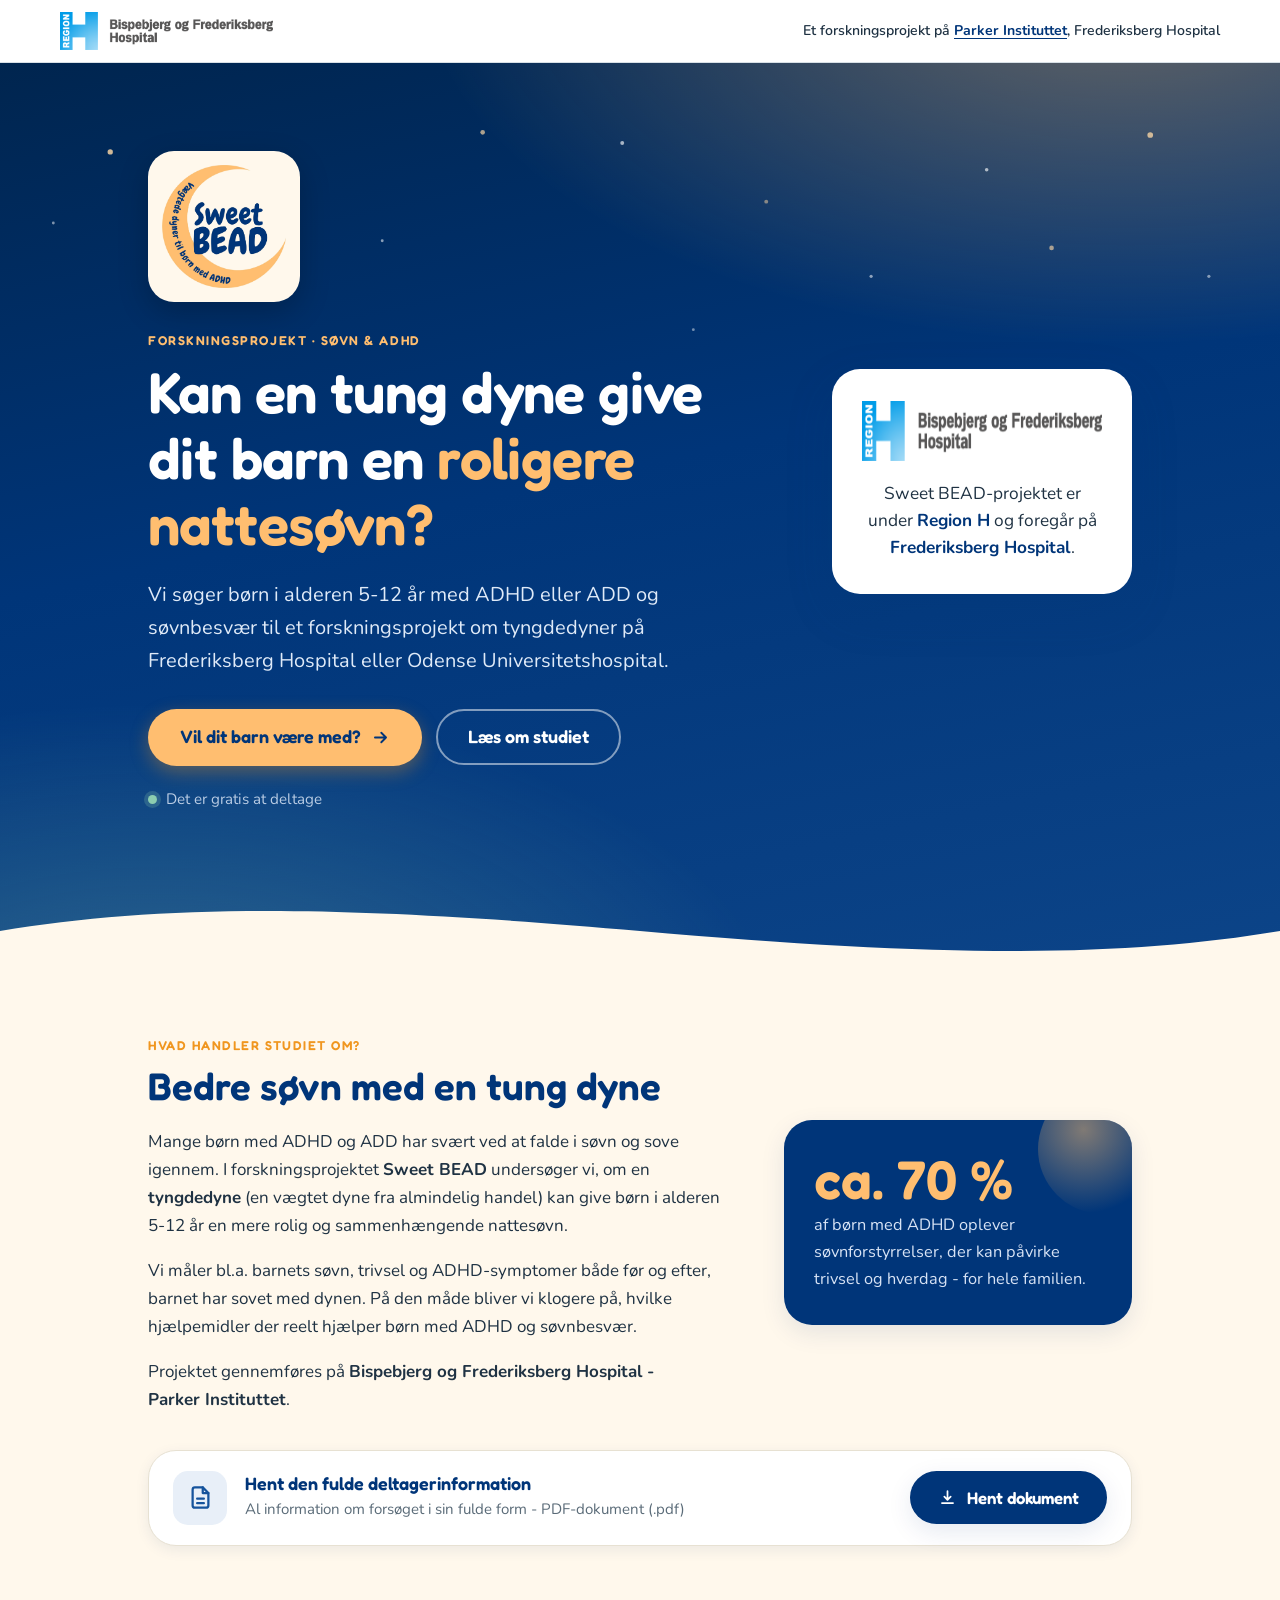
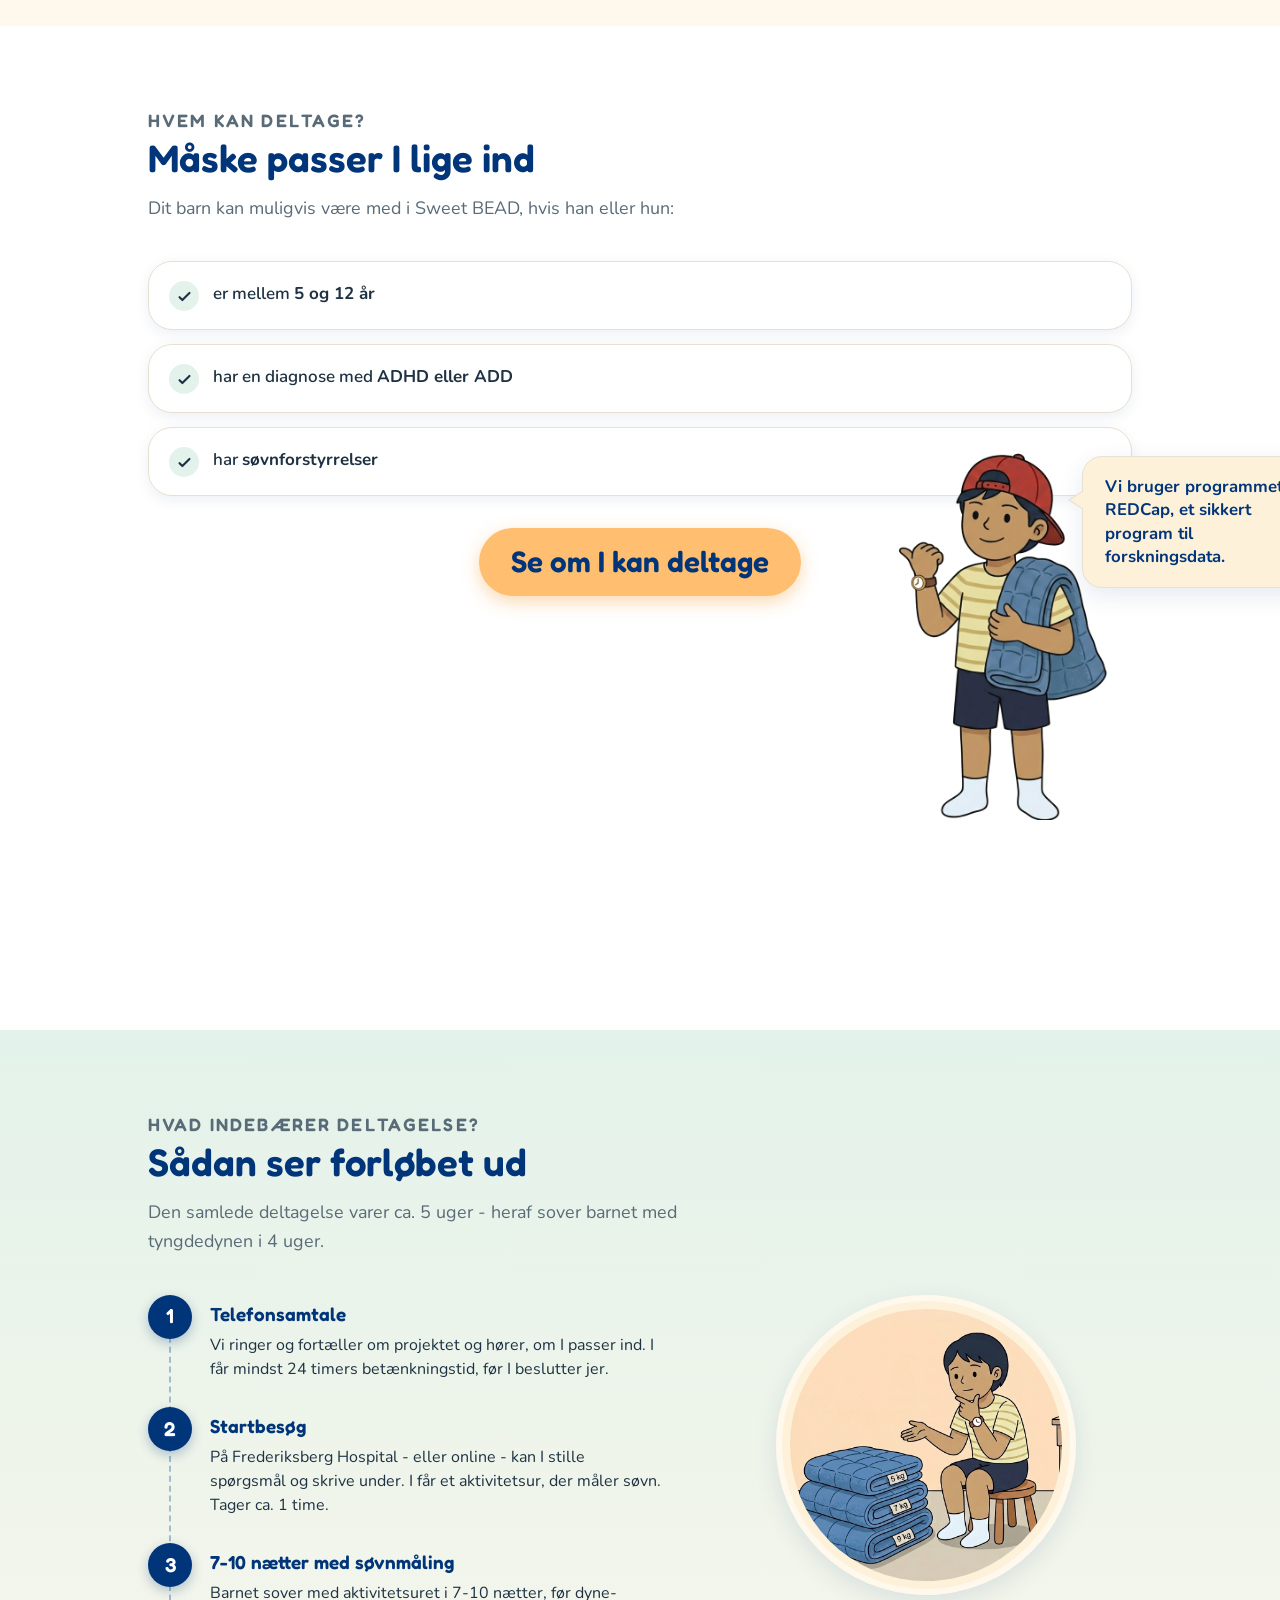
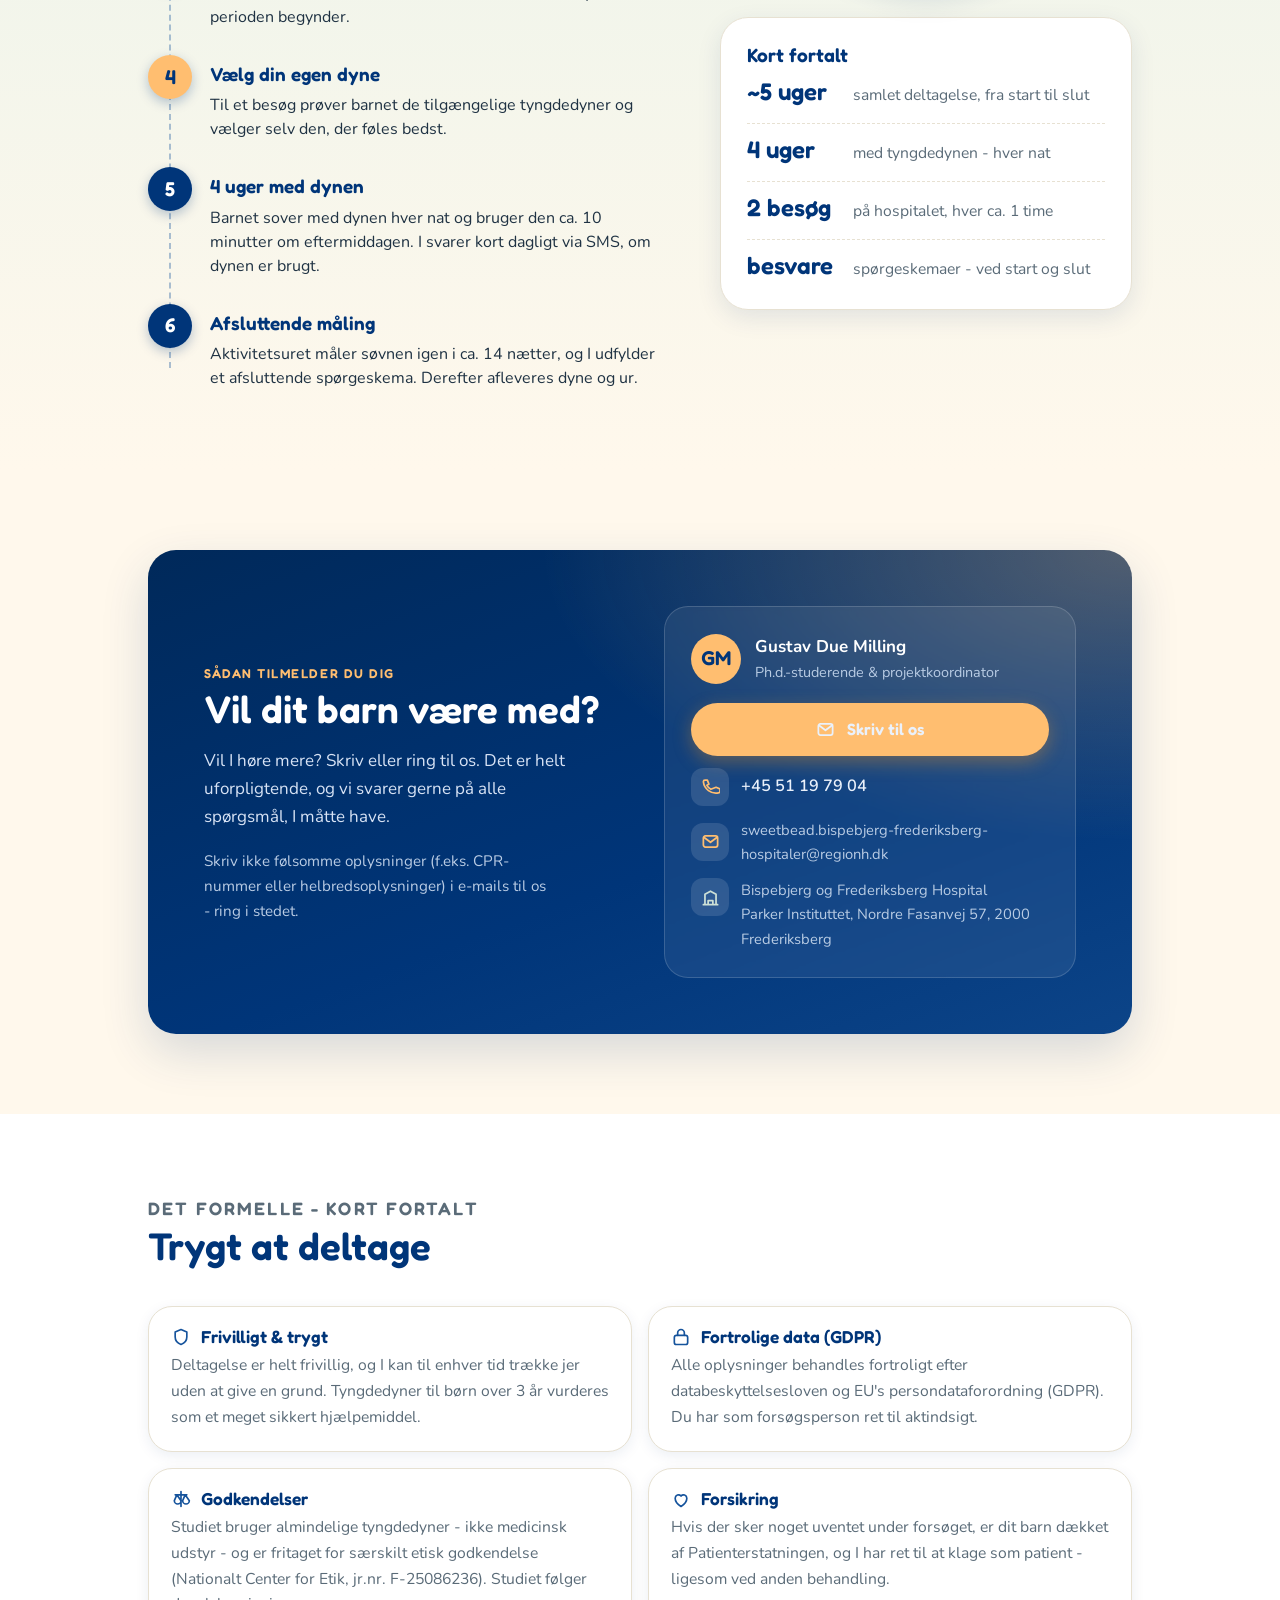
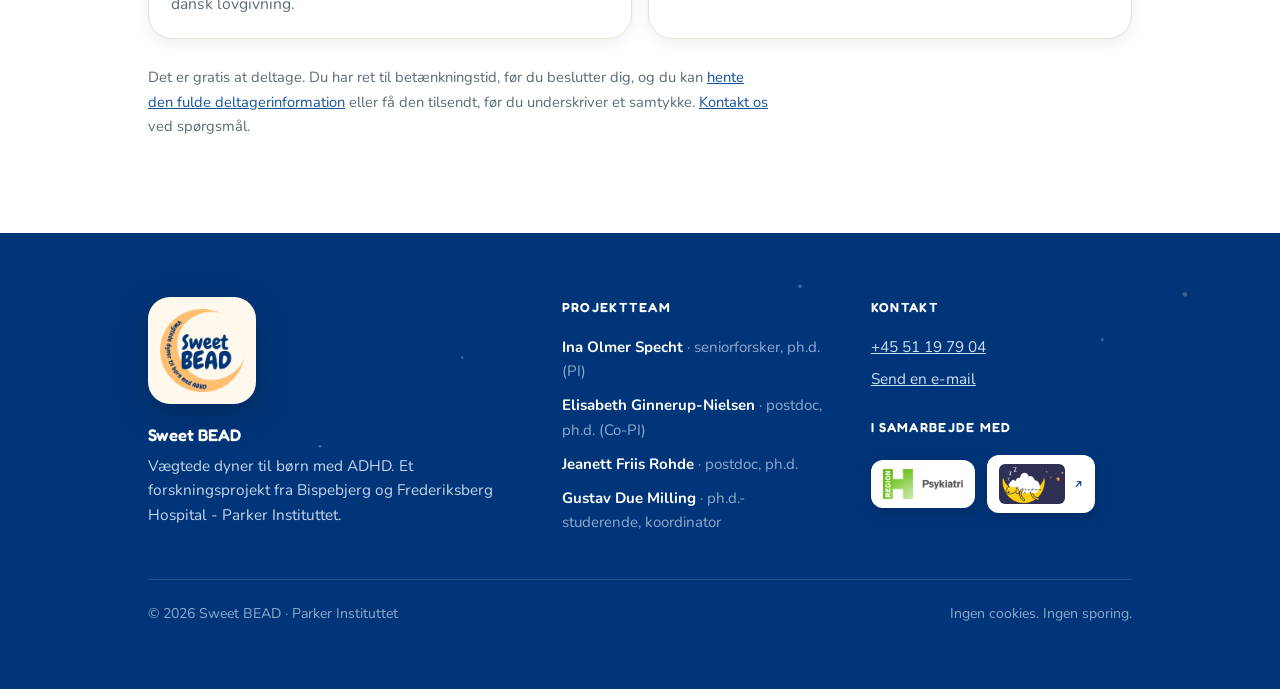
==== commit 406b02c4: "Fix mobile layout: prevent horizontal overflow and oversize CTA Cap trust-card and facts-box widths " ====
--- a/index.html
+++ b/index.html
@@ -13,7 +13,7 @@
   <link rel="preconnect" href="https://fonts.googleapis.com">
   <link rel="preconnect" href="https://fonts.gstatic.com" crossorigin>
   <link href="https://fonts.googleapis.com/css2?family=Fredoka:wght@400;500;600;700&family=Nunito:ital,wght@0,400;0,600;0,700;0,800;1,400&display=swap" rel="stylesheet">
-  <link rel="stylesheet" href="style.css?v=4">
+  <link rel="stylesheet" href="style.css">
 </head>
 <body>
   <a class="skip-link" href="#tilmeld">Spring til tilmelding</a>
@@ -65,7 +65,7 @@
         <p class="hero__note">Det er gratis at deltage</p>
       </div>
       <aside class="hero__trust">
-        <div class="trust-card" style="width: 400px">
+        <div class="trust-card" style="width: 100%; max-width: 400px">
           <img src="assets/bispebjerg-frederiksberg.png" alt="Region Hovedstaden - Bispebjerg og Frederiksberg Hospital">
           <p>Sweet BEAD-projektet er under <strong>Region&nbsp;H</strong> og foregår på <strong>Frederiksberg Hospital</strong>.</p>
         </div>
@@ -132,7 +132,7 @@
           </li>
           </ul>
         <div class="criteria-cta">
-          <a class="btn btn--primary btn--lg" href="https://redcap.regionh.dk/surveys/?s=R7CNFXFAAY9P3TEJ" target="_blank" rel="noopener" style="font-size: 30px">Se om I kan deltage</a>
+          <a class="btn btn--primary btn--lg" href="https://redcap.regionh.dk/surveys/?s=R7CNFXFAAY9P3TEJ" target="_blank" rel="noopener" style="font-size: clamp(1.25rem, 4.5vw, 1.85rem)">Se om I kan deltage</a>
           <figure class="guy-pointer">
             <img src="assets/guy-pointing-cut.png" alt="Dreng der peger mod knappen" />
             <div class="speech-bubble">Vi bruger programmet REDCap, et sikkert program til forskningsdata.</div>
@@ -198,7 +198,7 @@
             <div class="well" style="box-shadow:var(--shadow-md), inset 0 0 0 6px var(--cream-50);width:100%;max-width:300px;margin-inline:auto;">
               <img src="assets/vaelg-dyne.png" alt="Illustration af et barn, der vælger mellem tre vægtede dyner.">
             </div>
-            <div class="facts" style="width: 450px">
+            <div class="facts" style="width: 100%; max-width: 450px">
               <h3>Kort fortalt</h3>
               <dl>
                 <div class="row"><dd>~5 uger</dd><dt>samlet deltagelse, fra start til slut</dt></div>
--- a/style.css
+++ b/style.css
@@ -45,9 +45,11 @@
 
 /* --- Reset / base --------------------------------------------------------- */
 *, *::before, *::after { box-sizing: border-box; }
-html { scroll-behavior: smooth; -webkit-text-size-adjust: 100%; }
+html { scroll-behavior: smooth; -webkit-text-size-adjust: 100%; overflow-x: hidden; }
 body {
   margin: 0;
+  overflow-x: hidden;
+  max-width: 100%;
   font-family: var(--font-body);
   font-size: 1.0625rem;          /* 17px */
   line-height: 1.65;
@@ -57,7 +59,7 @@
   text-rendering: optimizeLegibility;
 }
 img { max-width: 100%; display: block; }
-h1, h2, h3 { font-family: var(--font-display); color: var(--navy); line-height: 1.15; margin: 0; font-weight: 600; }
+h1, h2, h3 { font-family: var(--font-display); color: var(--navy); line-height: 1.15; margin: 0; font-weight: 600; overflow-wrap: break-word; }
 p { margin: 0 0 1em; text-wrap: pretty; }
 a { color: var(--navy-600); }
 strong { font-weight: 700; }
@@ -98,9 +100,24 @@
   background: var(--white);
   border-bottom: 1px solid var(--line-cool);
 }
+.cobrand {
+  padding: 0 12px;
+}
 .cobrand .wrap {
   display: flex; align-items: center; gap: 14px;
   padding-block: 12px;
+  margin: 0 auto;
+  max-width: 100%;
+}
+@media (max-width: 640px) {
+  .cobrand {
+    padding: 0 16px;
+  }
+  .cobrand .wrap {
+    flex-direction: column; gap: 10px; text-align: center;
+  }
+  .cobrand img { height: 32px; }
+  .cobrand span { margin-left: 0; text-align: center; font-size: .95rem; }
 }
 .cobrand img { height: 38px; width: auto; }
 .cobrand span {
@@ -142,12 +159,17 @@
 
 /* Hero trust card */
 .hero__trust { justify-self: center; width: 100%; max-width: 400px; }
+@media (max-width: 880px) {
+  .hero__trust { margin-inline: auto; }
+}
 .trust-card {
   background: var(--white);
   border-radius: var(--r-card);
   padding: 32px 30px;
   box-shadow: var(--shadow-lg);
   text-align: center;
+  margin-left: auto;
+  margin-right: auto;
 }
 .trust-card img {
   height: 60px; width: auto; margin: 0 auto 20px;
@@ -356,6 +378,21 @@
 .steps li:nth-child(4) .bubble { background: var(--peach); color: var(--navy); }
 .steps .step-title { font-family: var(--font-display); font-weight: 600; color: var(--navy); font-size: 1.18rem; margin: 4px 0 3px; }
 .steps p { margin: 0; color: var(--ink); }
+.steps li p:last-child { font-size: 1rem; line-height: 1.5; }
+@media (max-width: 768px) {
+  .involve {
+    grid-template-columns: 1fr;
+  }
+  .steps li {
+    gap: 16px;
+  }
+  .steps .step-title { font-size: 1.25rem; }
+  .steps li p:last-child { font-size: 1.1rem; line-height: 1.6; }
+}
+@media (max-width: 560px) {
+  .steps .step-title { font-size: 1.15rem; }
+  .steps li p:last-child { font-size: 1rem; }
+}
 
 .involve__aside {
   position: sticky; top: 24px;
@@ -401,6 +438,12 @@
   overflow: hidden;
 }
 .signup__card h2 { color: #fff; font-size: clamp(1.7rem, 3.8vw, 2.4rem); margin-bottom: .4em; }
+@media (max-width: 560px) {
+  .signup__card {
+    padding: 24px;
+    gap: 20px;
+  }
+}
 .signup__card .eyebrow { color: var(--peach); }
 .signup__card p { color: #d7e3f5; margin-bottom: 0; max-width: 38ch; }
 
@@ -410,6 +453,11 @@
   border-radius: var(--r-lg);
   padding: 26px;
   backdrop-filter: blur(2px);
+}
+@media (max-width: 560px) {
+  .contact-box {
+    padding: 20px;
+  }
 }
 .contact-box .who { display: flex; align-items: center; gap: 14px; margin-bottom: 18px; }
 .contact-box .avatar {
@@ -582,7 +630,7 @@
    ========================================================================= */
 @media (max-width: 880px) {
   .hero .wrap { grid-template-columns: 1fr; padding-block: clamp(40px, 9vw, 56px); }
-  .hero__trust { grid-row: 2; max-width: 360px; margin-top: 4px; }
+  .hero__trust { grid-row: 2; max-width: 360px; margin: 4px auto 0; }
   .hero__lead { max-width: none; }
   .about { grid-template-columns: 1fr; }
   .involve { grid-template-columns: 1fr; }
@@ -600,6 +648,9 @@
   .foot-grid { grid-template-columns: 1fr; }
   .foot-bottom .tag { margin-left: 0; width: 100%; }
   .facts dd { font-size: 1.3rem; width: 78px; }
+  /* Slightly tighter large buttons + full-width primary CTA for easy tapping */
+  .btn--lg { padding: 15px 22px; }
+  .criteria-cta .btn--primary { width: 100%; justify-content: center; }
 }
 
 @media (prefers-reduced-motion: reduce) {
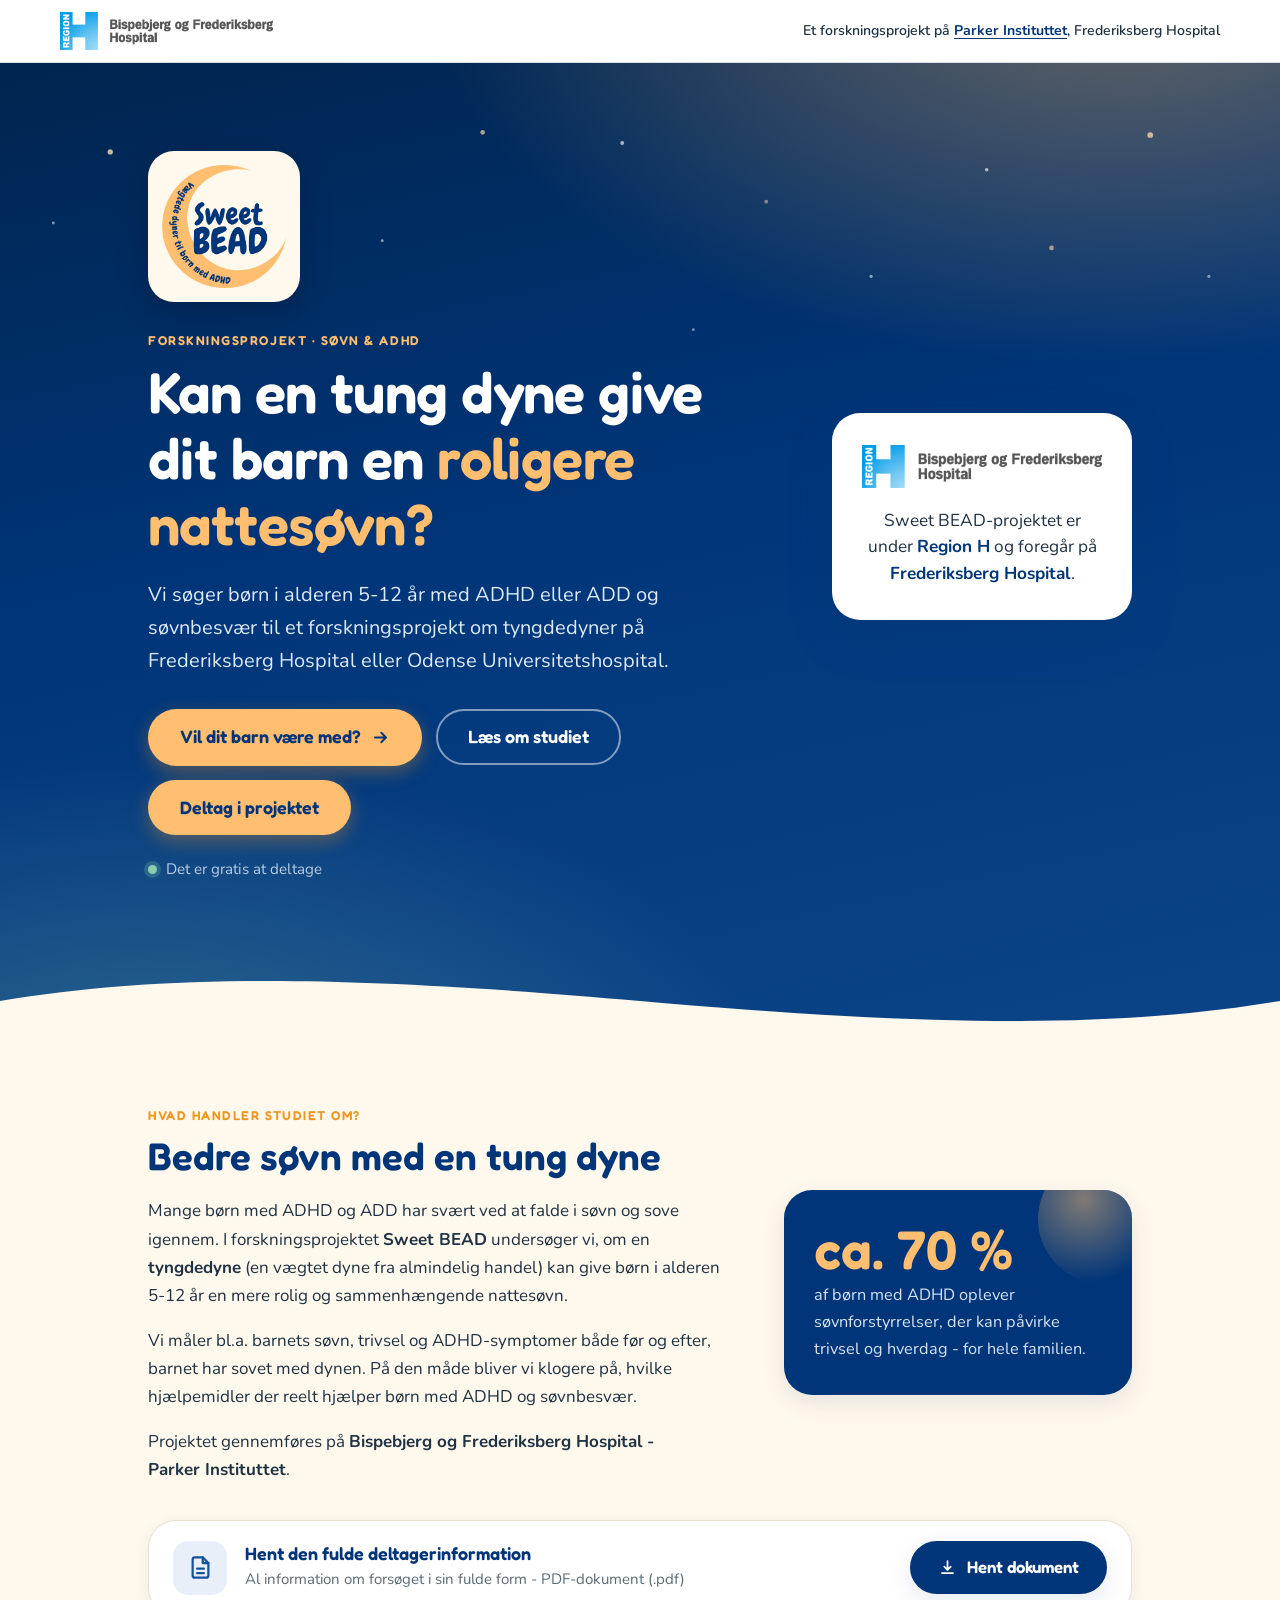
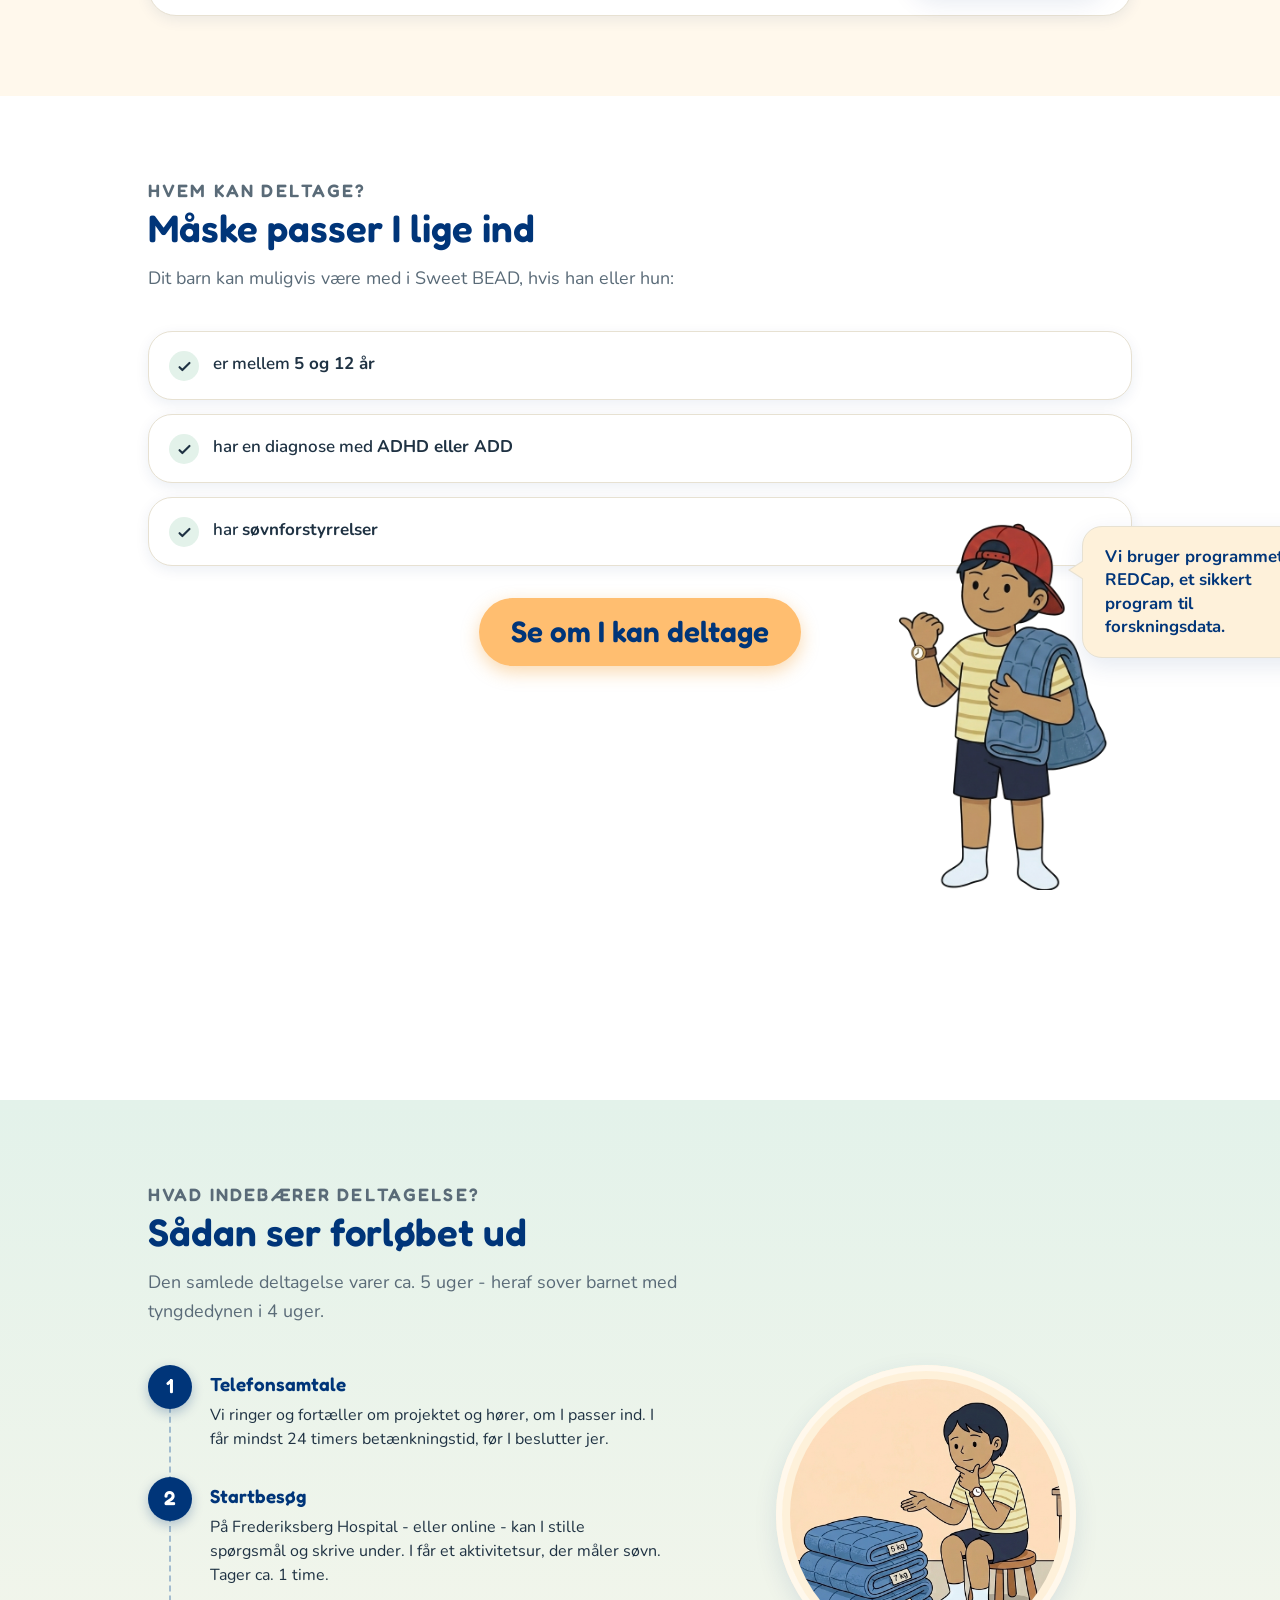
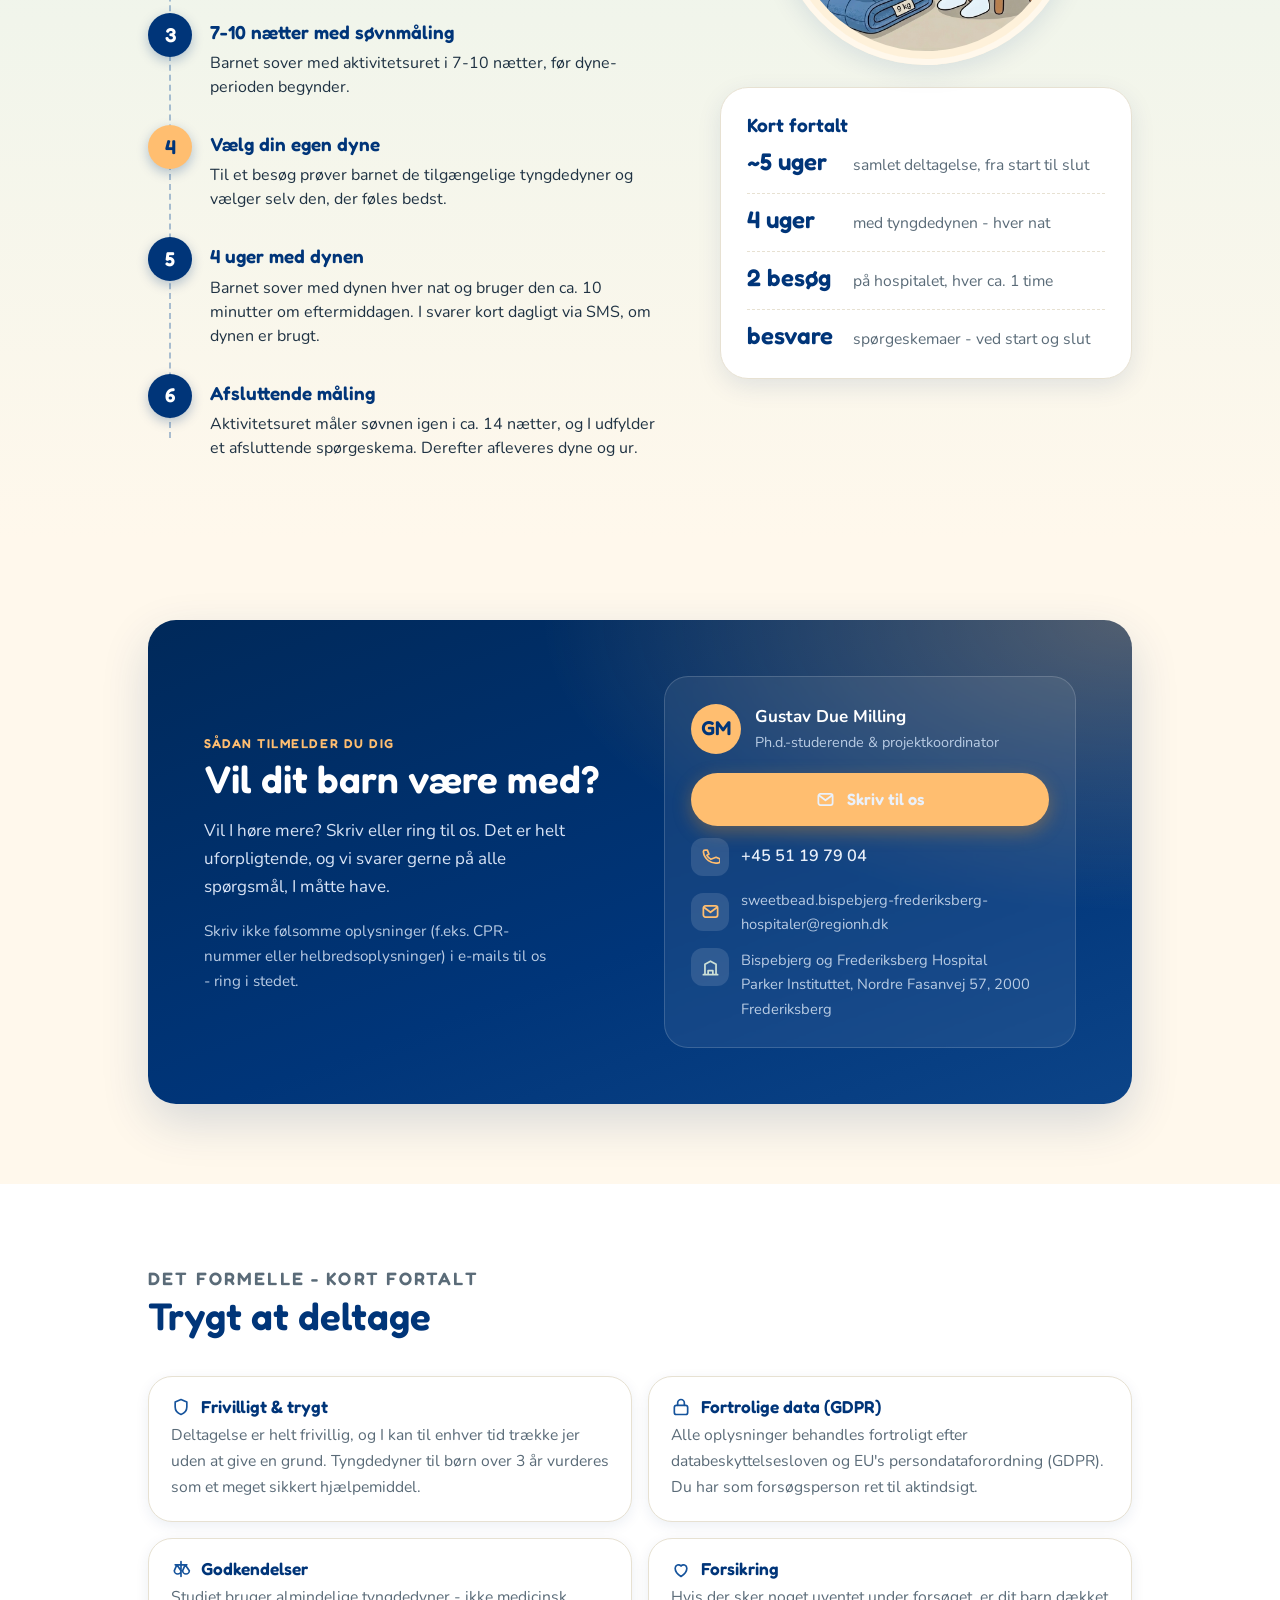
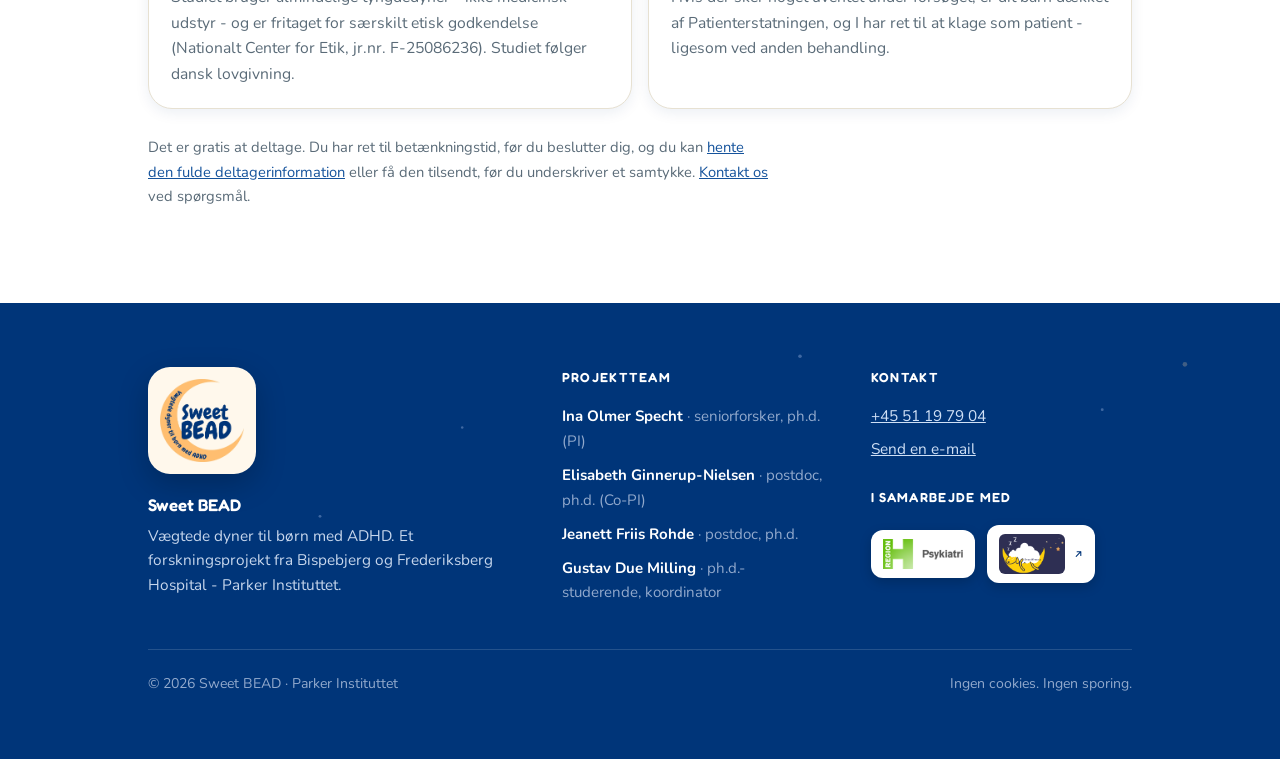
==== commit 481b34b4: "Add Deltag i projektet CTA button to hero Adds a yellow primary button to the right of the Laes om s" ====
--- a/index.html
+++ b/index.html
@@ -61,6 +61,7 @@
             <svg viewBox="0 0 24 24" fill="none" stroke="currentColor" stroke-width="2.4" stroke-linecap="round" stroke-linejoin="round" aria-hidden="true"><path d="M5 12h14M13 6l6 6-6 6"/></svg>
           </a>
           <a class="btn btn--ghost btn--lg" href="#om">Læs om studiet</a>
+          <a class="btn btn--primary btn--lg" href="https://redcap.regionh.dk/surveys/?s=R7CNFXFAAY9P3TEJ" target="_blank" rel="noopener">Deltag i projektet</a>
         </div>
         <p class="hero__note">Det er gratis at deltage</p>
       </div>
--- a/style.css
+++ b/style.css
@@ -172,7 +172,7 @@
   margin-right: auto;
 }
 .trust-card img {
-  height: 60px; width: auto; margin: 0 auto 20px;
+  height: auto; max-height: 60px; width: auto; margin: 0 auto 20px;
 }
 .trust-card p {
   margin: 0; color: var(--ink); font-size: 1.08rem; line-height: 1.55;
@@ -535,8 +535,8 @@
 }
 @media (max-width: 960px) {
   .criteria-cta { position: static; flex-direction: column; min-height: 0; gap: 24px; }
-  .guy-pointer { position: static; }
-  .guy-pointer img { width: 220px; }
+  .guy-pointer { position: static; width: 100%; }
+  .guy-pointer img { width: 220px; margin-left: auto; margin-right: 0; }
   .speech-bubble { position: static; width: auto; max-width: 320px; margin: 16px auto 0; }
   .speech-bubble::before { display: none; }
 }
@@ -642,7 +642,7 @@
 @media (max-width: 560px) {
   body { font-size: 1rem; }
   .cobrand .wrap { flex-wrap: wrap; }
-  .cobrand span { margin-left: 0; width: 100%; text-align: left; }
+  .cobrand span { margin-left: 0; width: 100%; text-align: center; }
   .hero__cta { flex-direction: column; align-items: stretch; }
   .hero__cta .btn { justify-content: center; }
   .foot-grid { grid-template-columns: 1fr; }
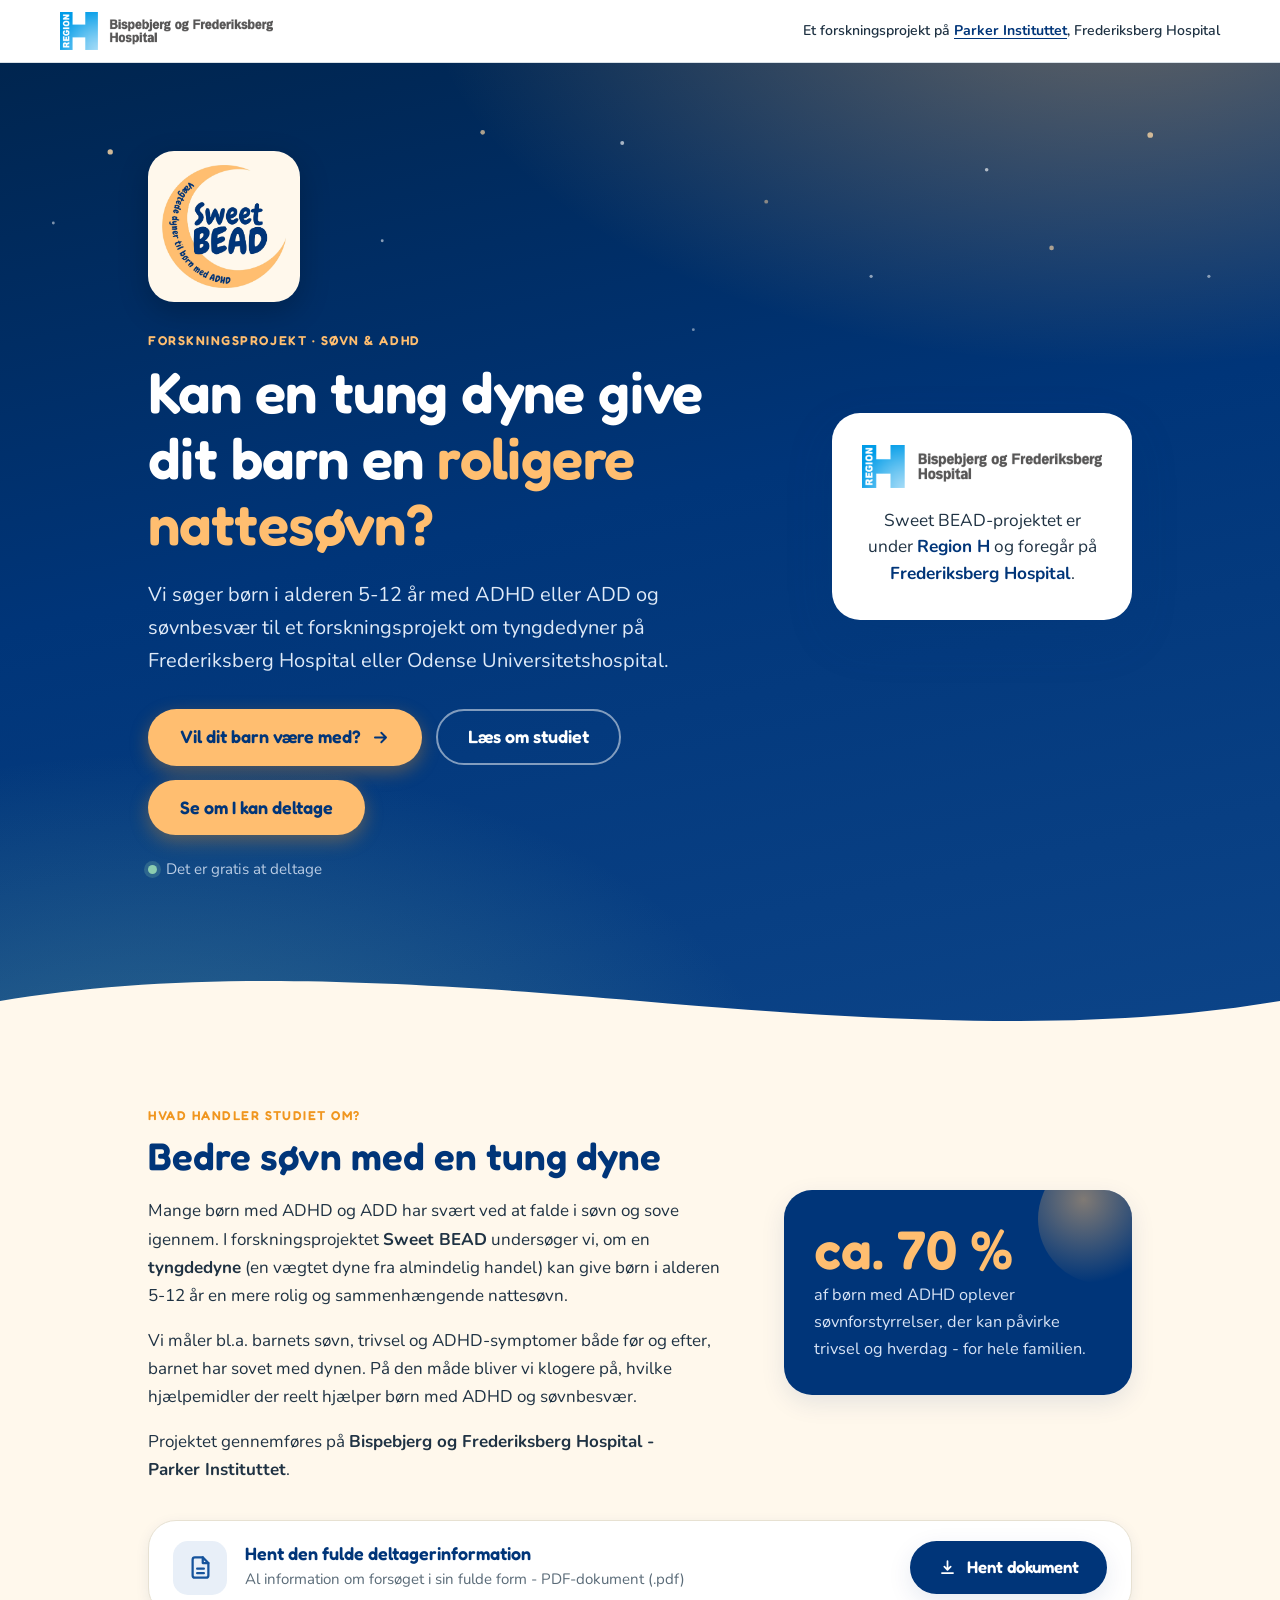
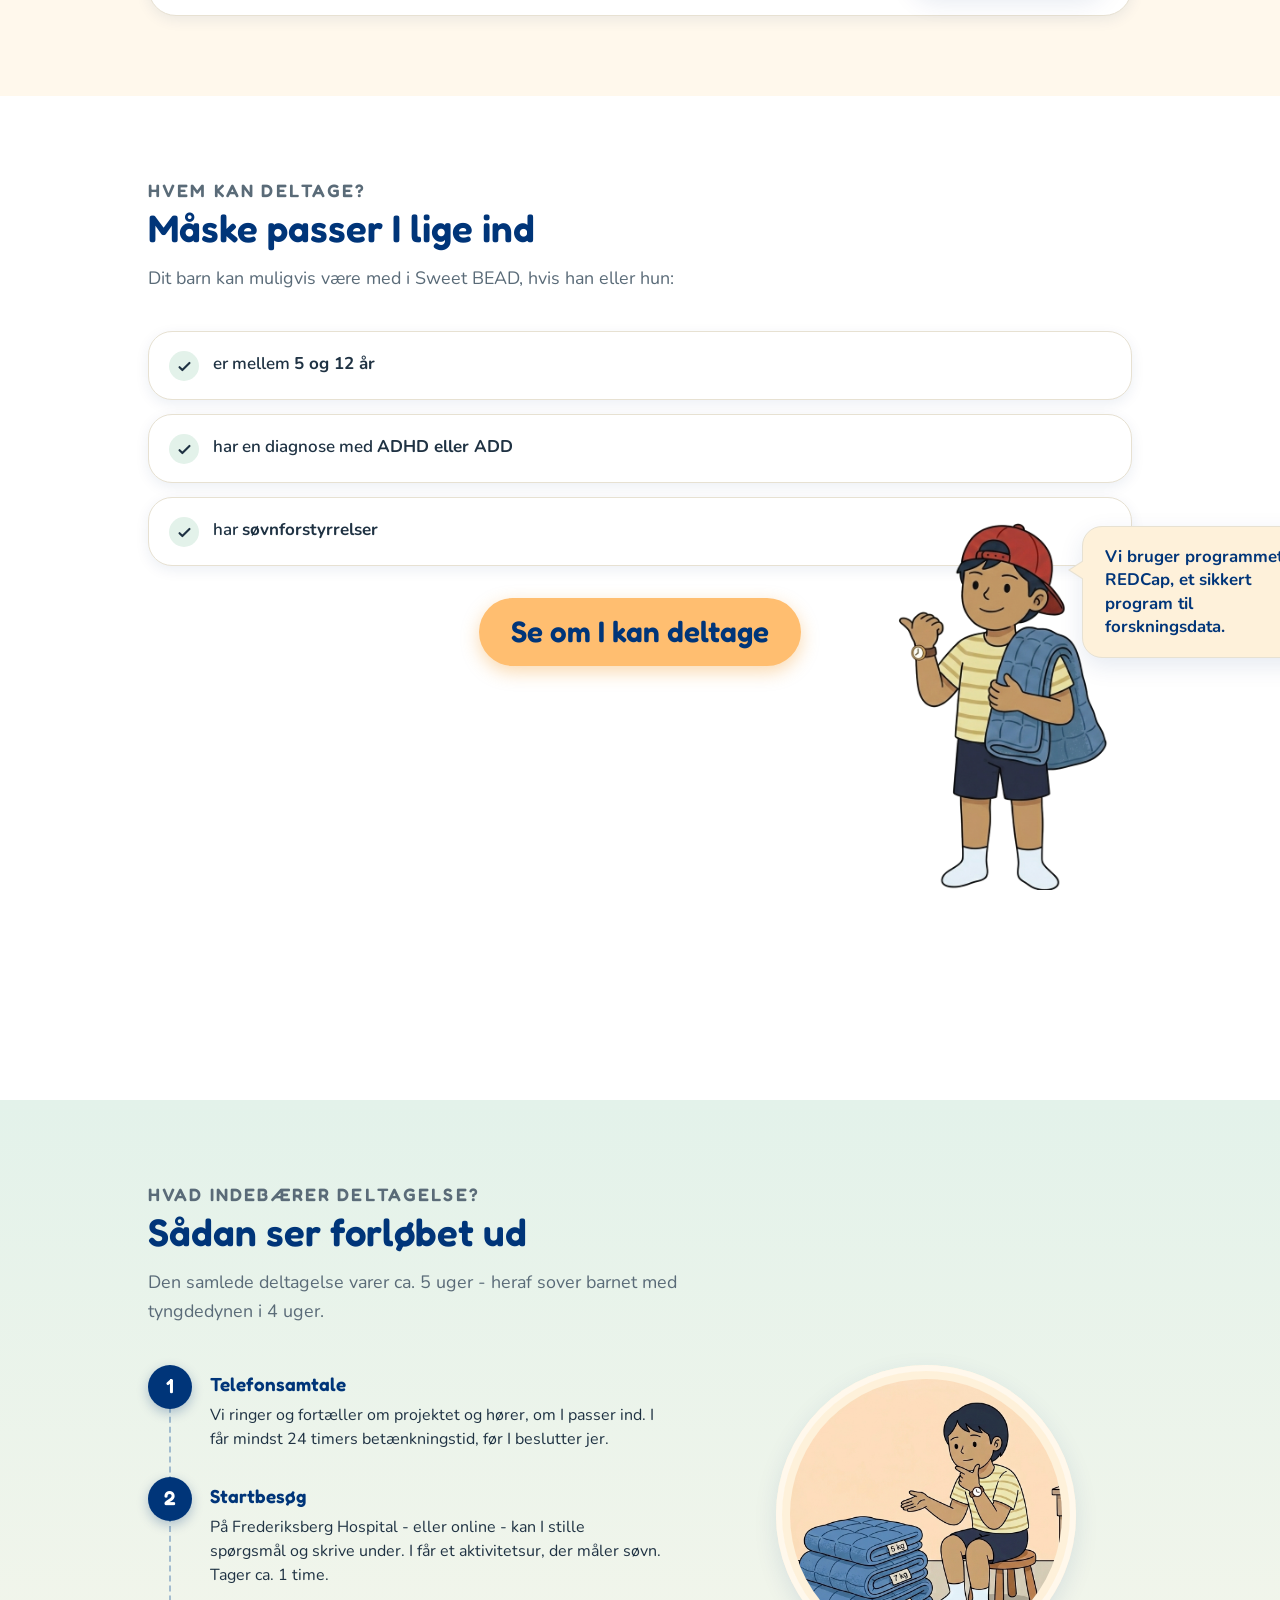
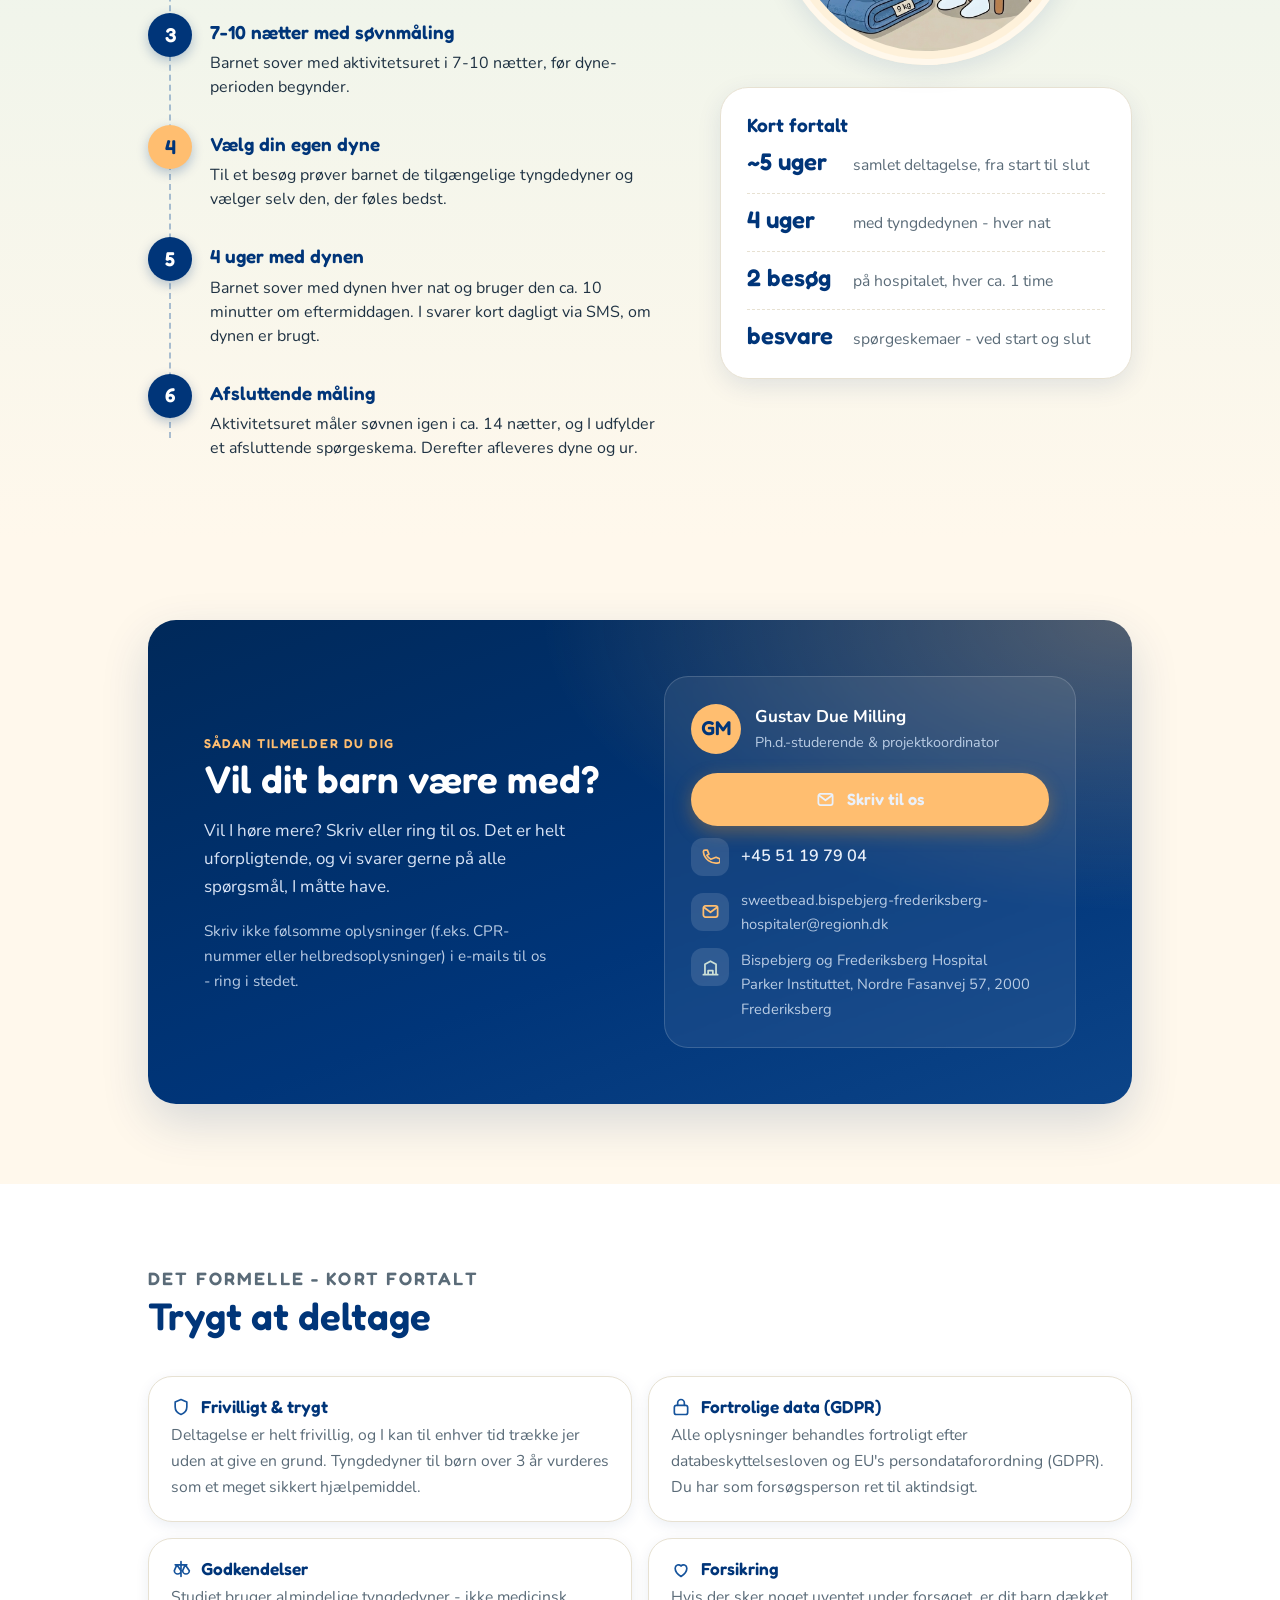
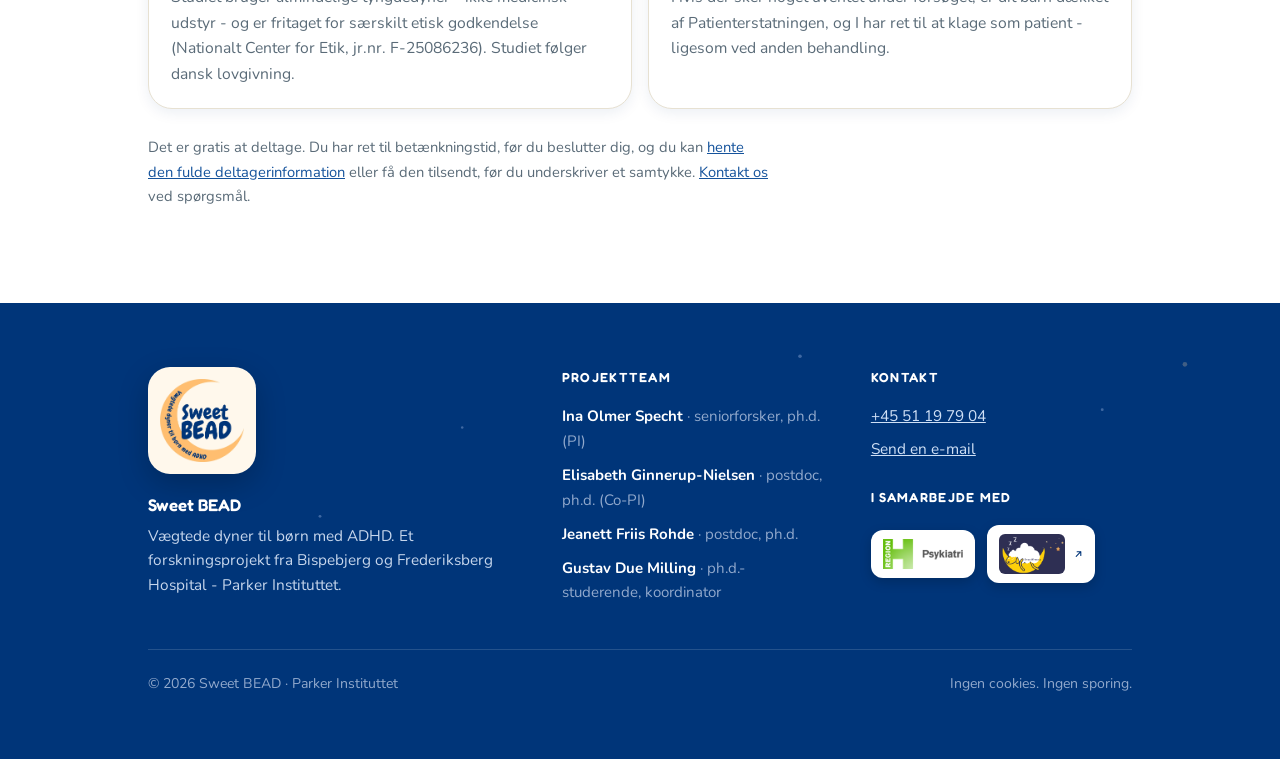
==== commit f2dc6aeb: "Rename hero CTA button to Se om I kan deltage Match the wording of the existing RedCap button furthe" ====
--- a/index.html
+++ b/index.html
@@ -61,7 +61,7 @@
             <svg viewBox="0 0 24 24" fill="none" stroke="currentColor" stroke-width="2.4" stroke-linecap="round" stroke-linejoin="round" aria-hidden="true"><path d="M5 12h14M13 6l6 6-6 6"/></svg>
           </a>
           <a class="btn btn--ghost btn--lg" href="#om">Læs om studiet</a>
-          <a class="btn btn--primary btn--lg" href="https://redcap.regionh.dk/surveys/?s=R7CNFXFAAY9P3TEJ" target="_blank" rel="noopener">Deltag i projektet</a>
+          <a class="btn btn--primary btn--lg" href="https://redcap.regionh.dk/surveys/?s=R7CNFXFAAY9P3TEJ" target="_blank" rel="noopener">Se om I kan deltage</a>
         </div>
         <p class="hero__note">Det er gratis at deltage</p>
       </div>
